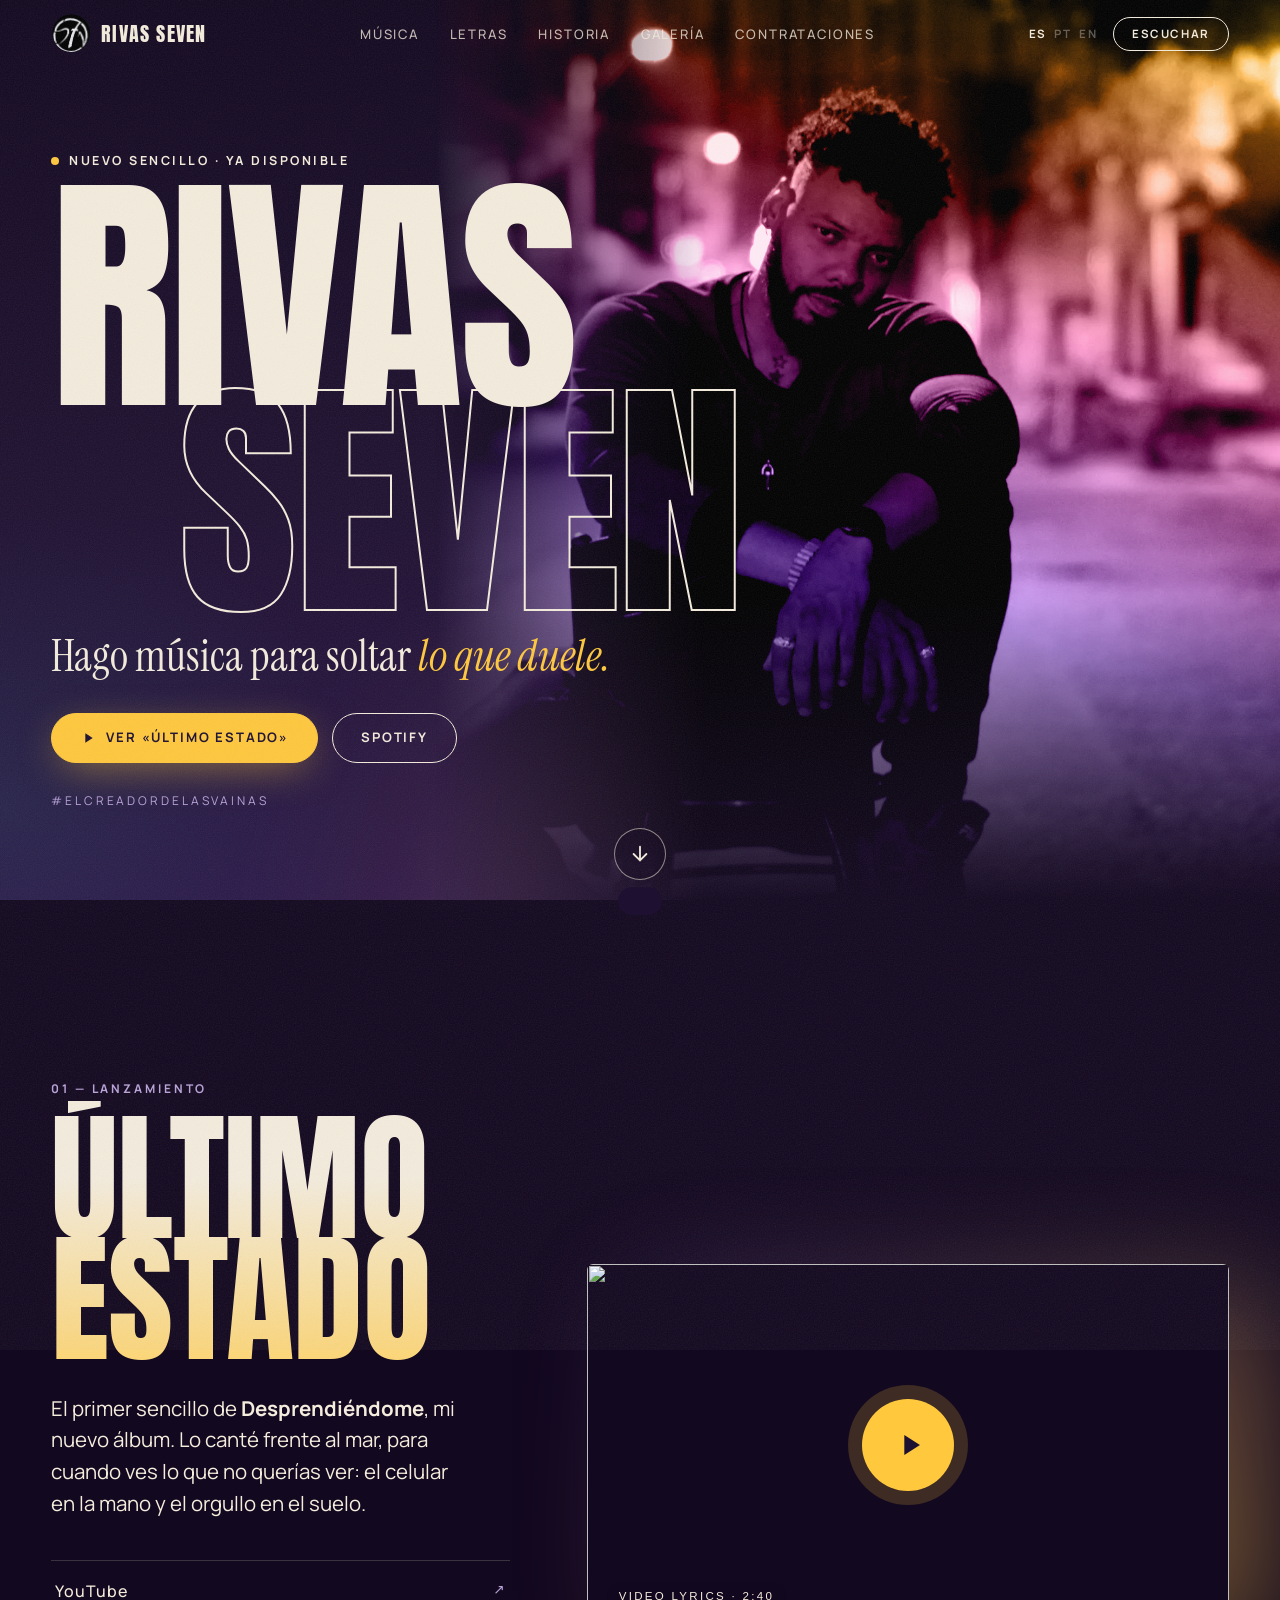
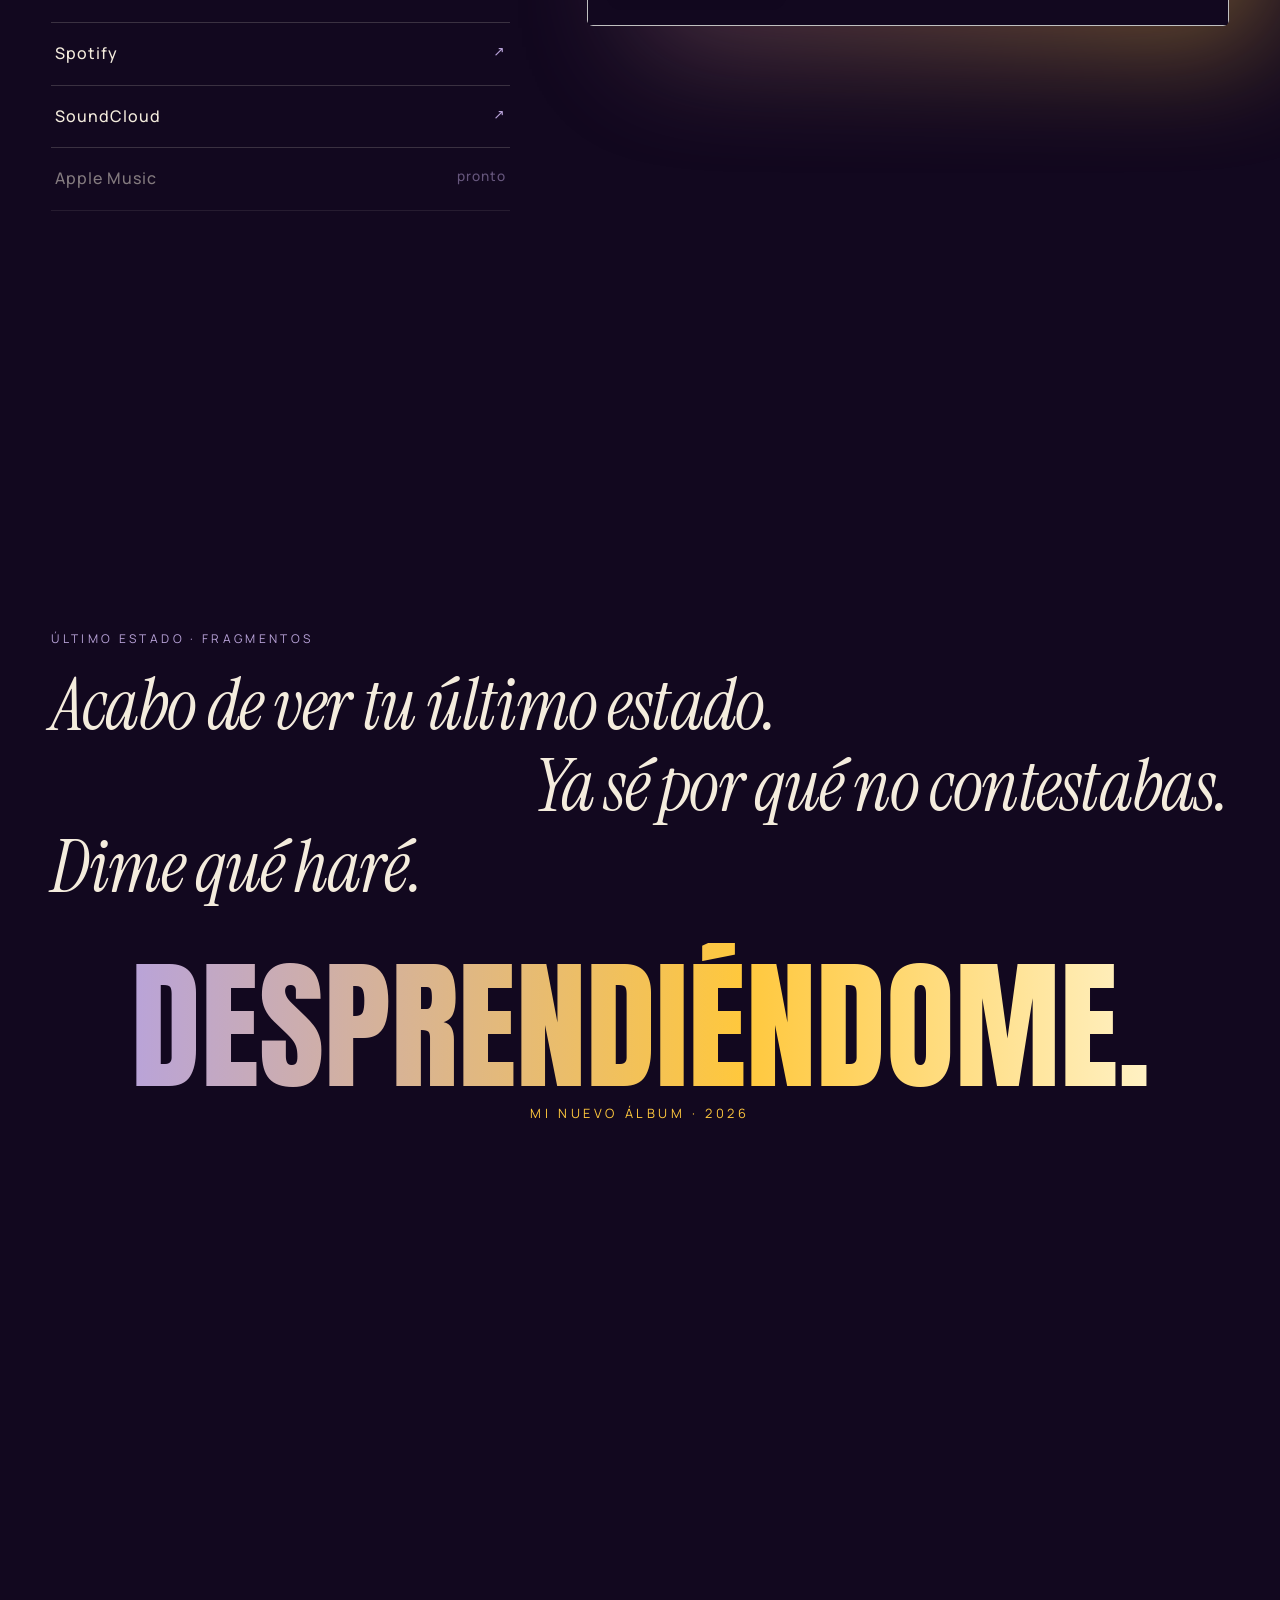
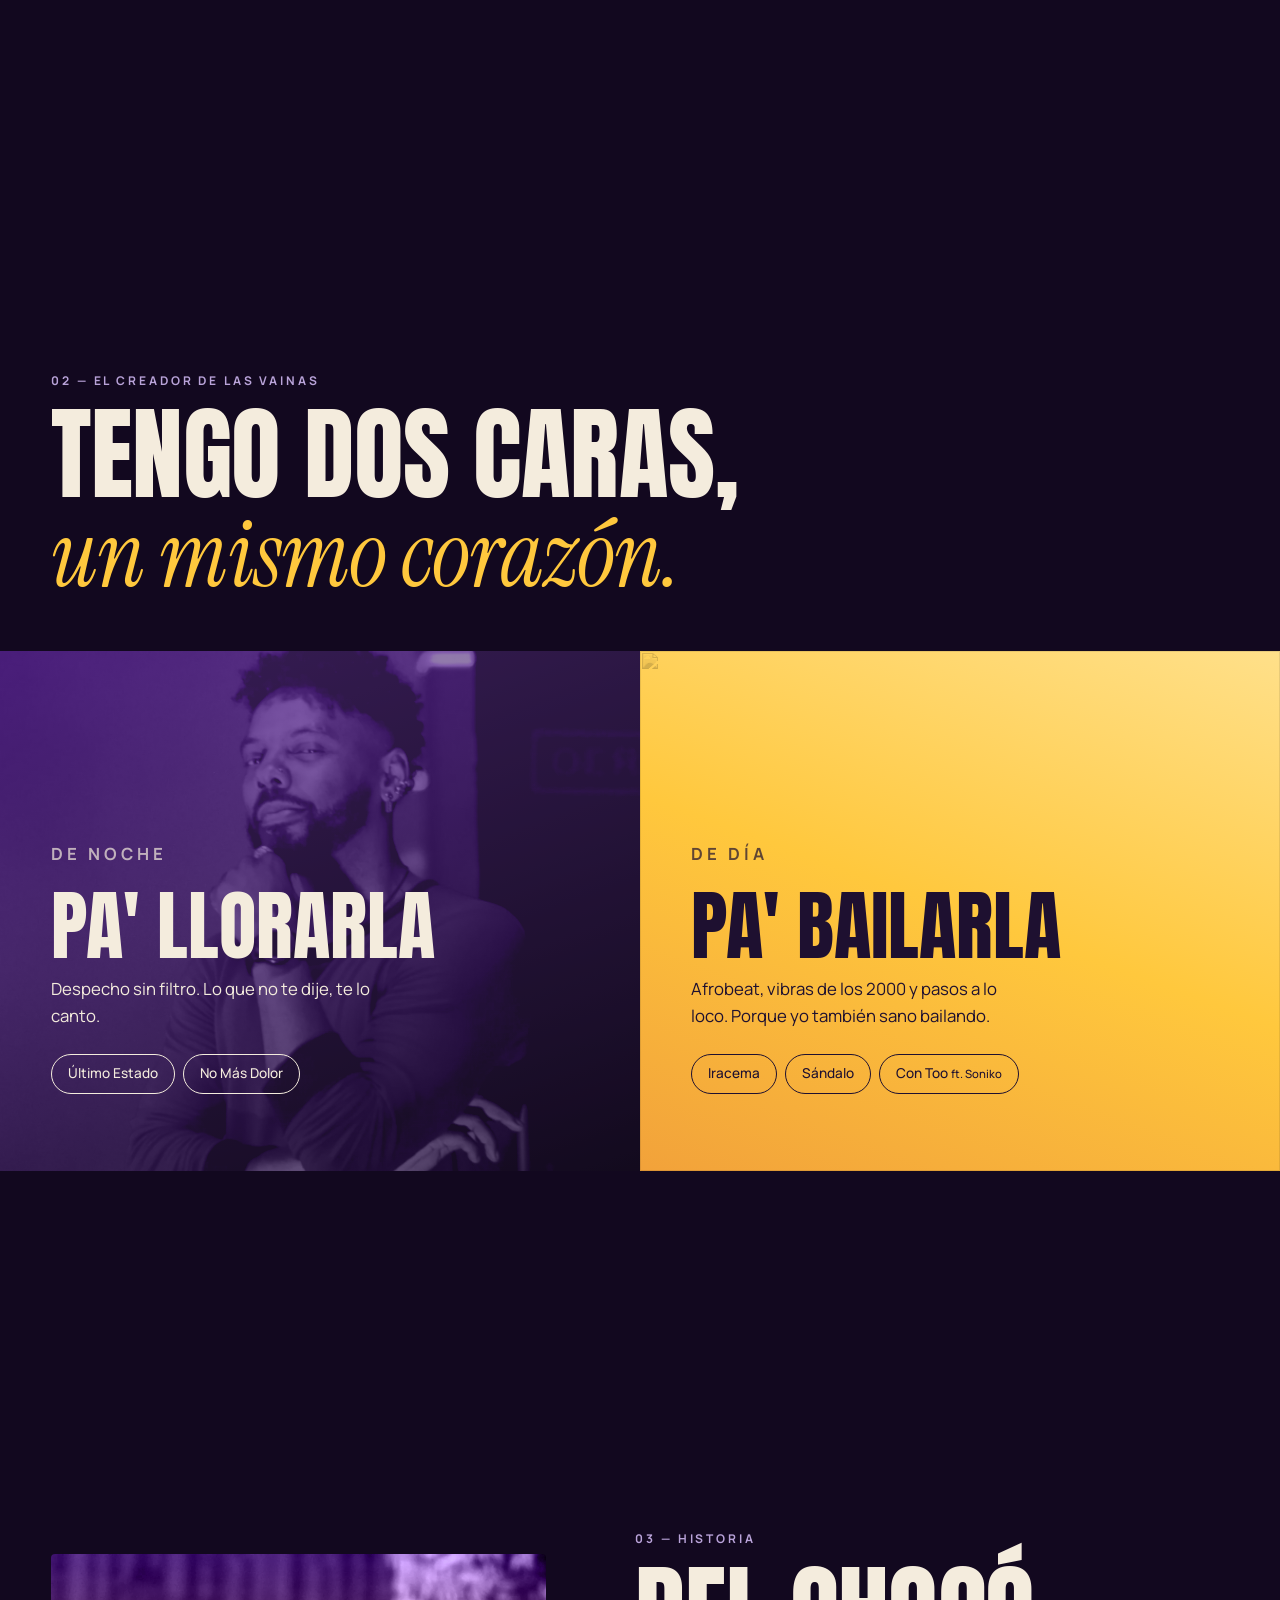
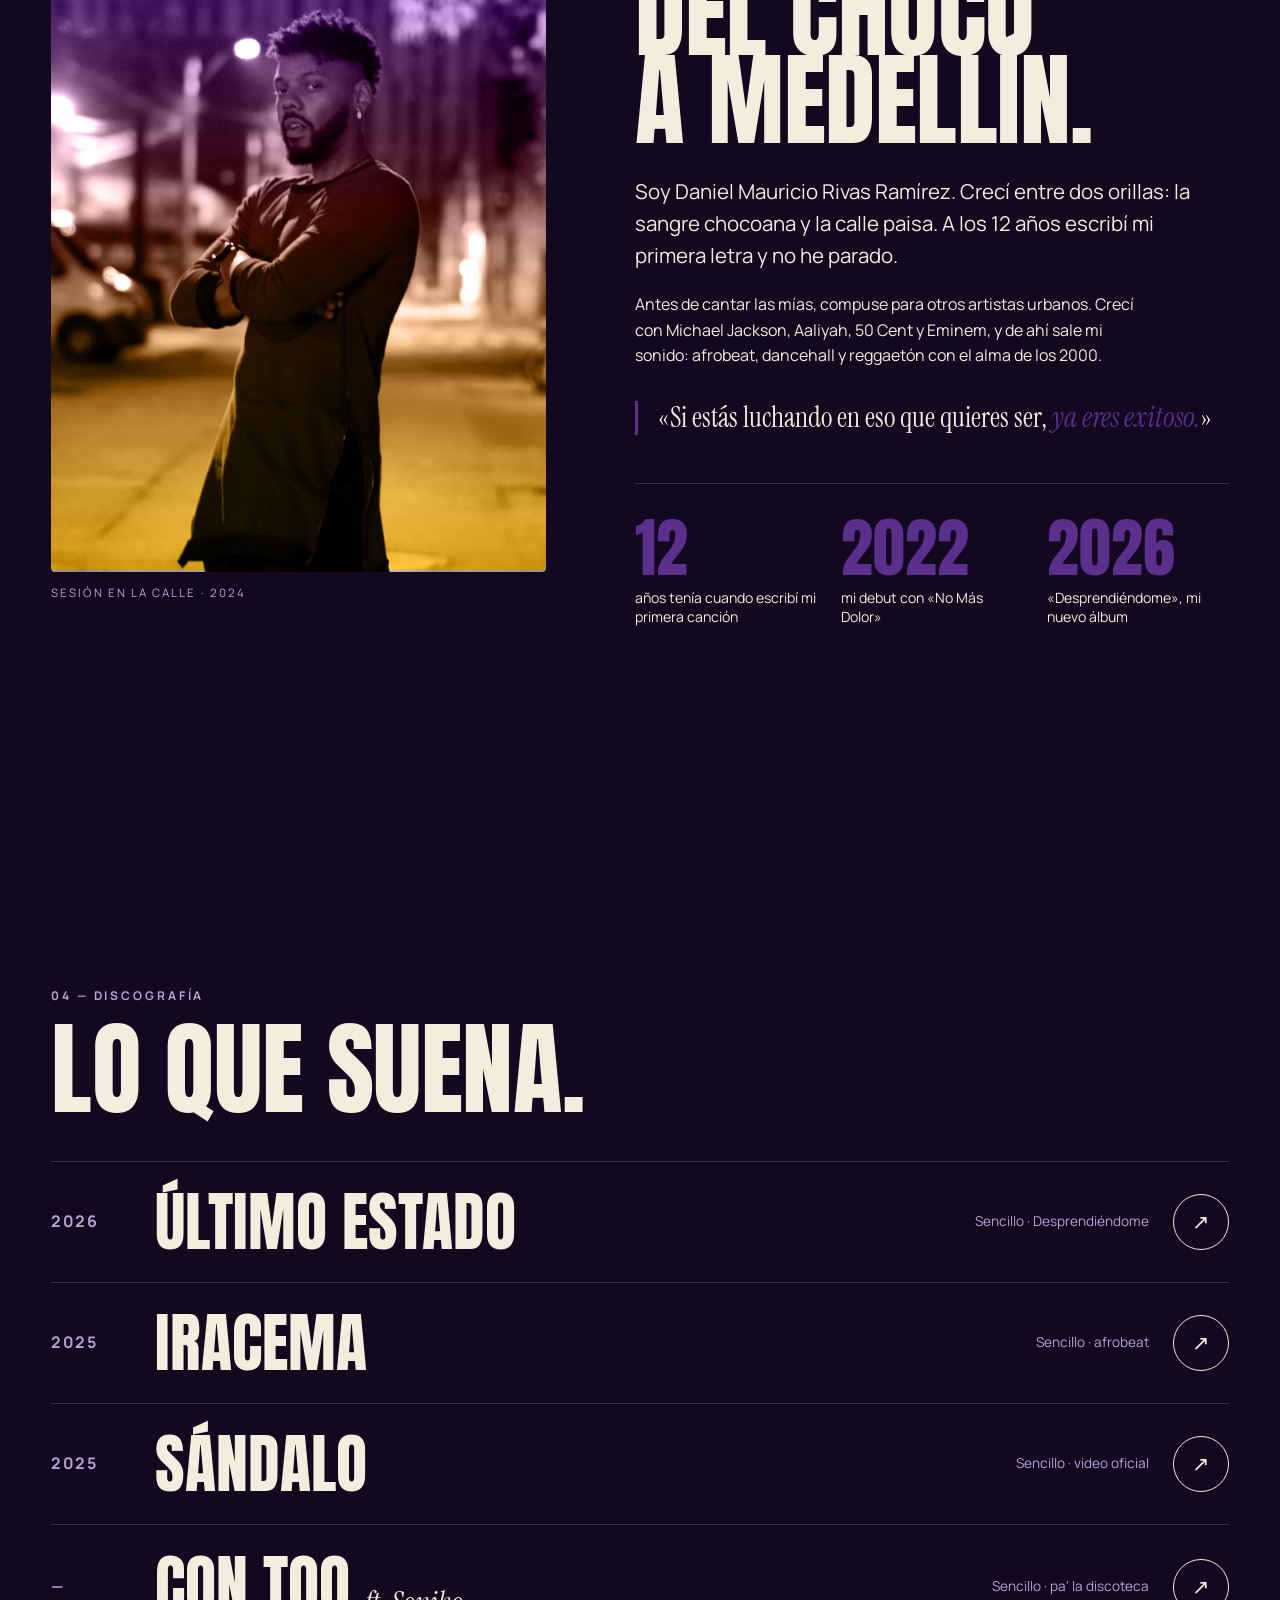
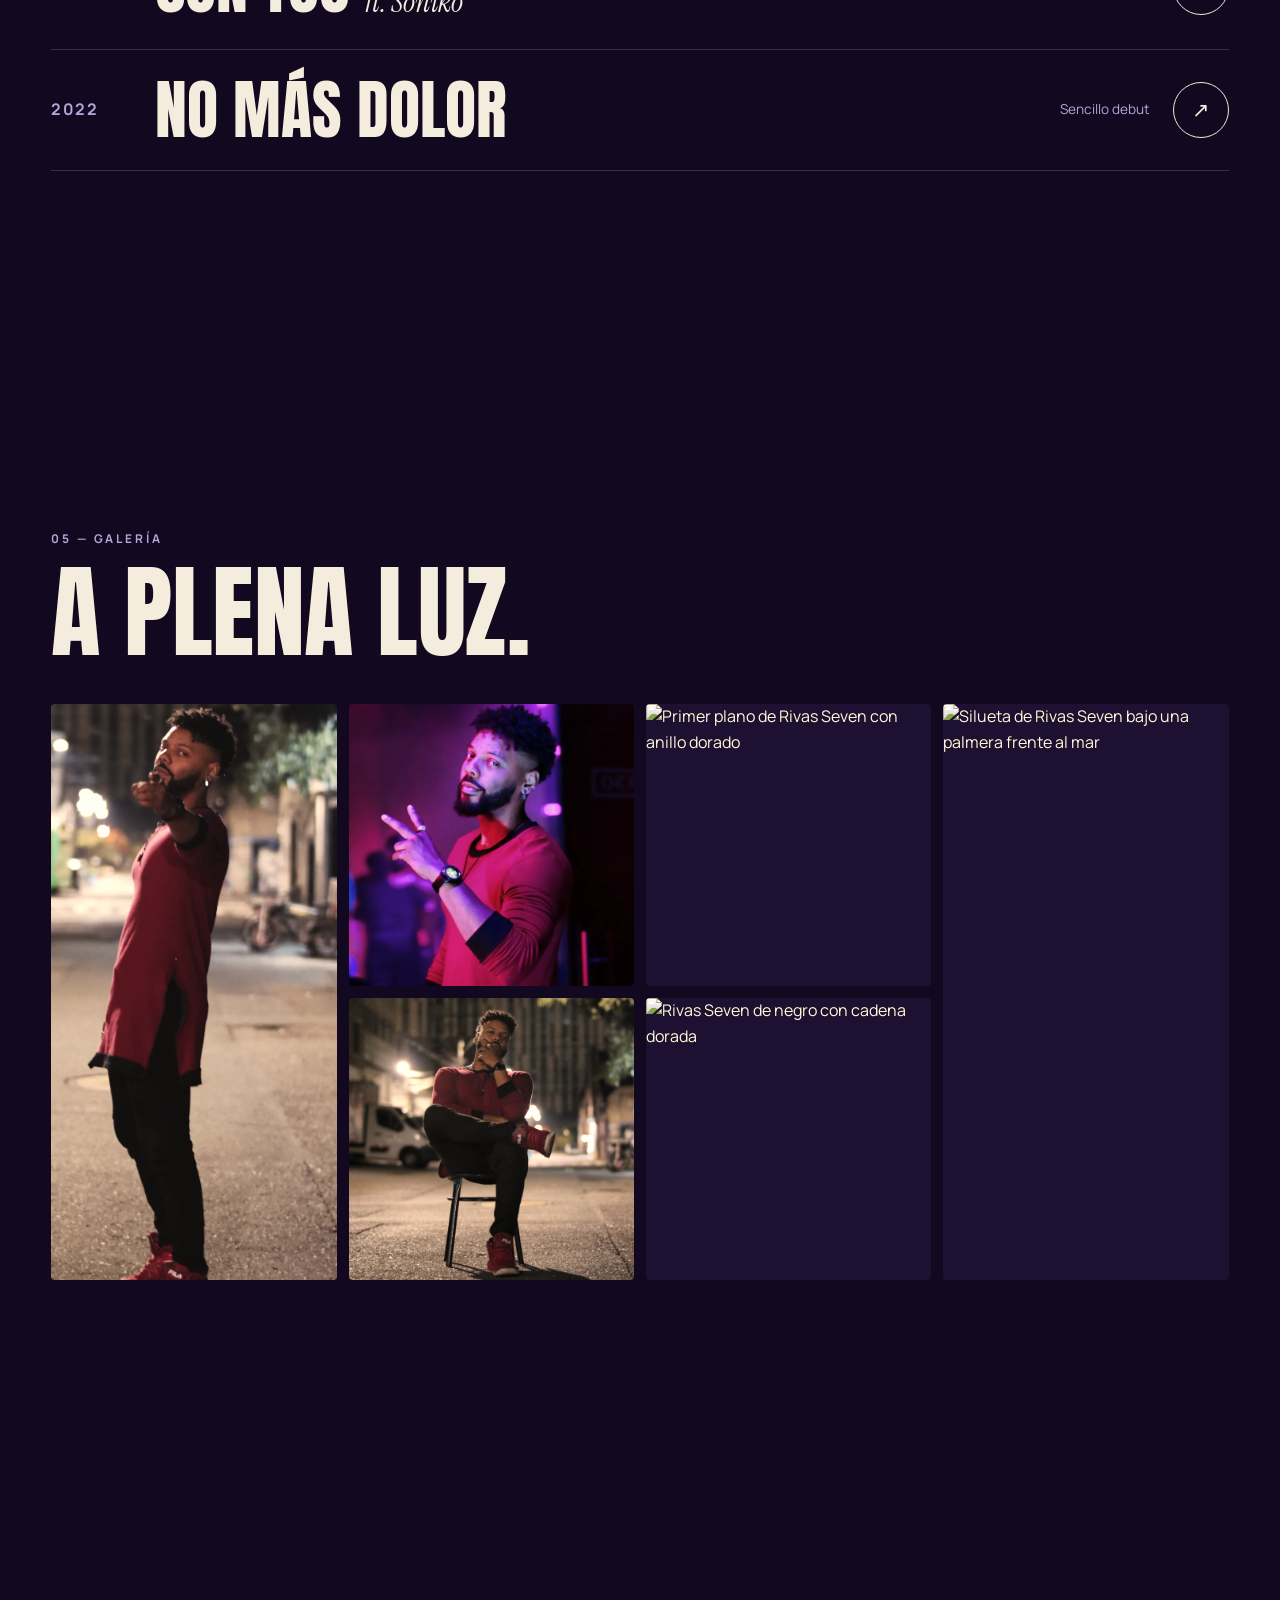
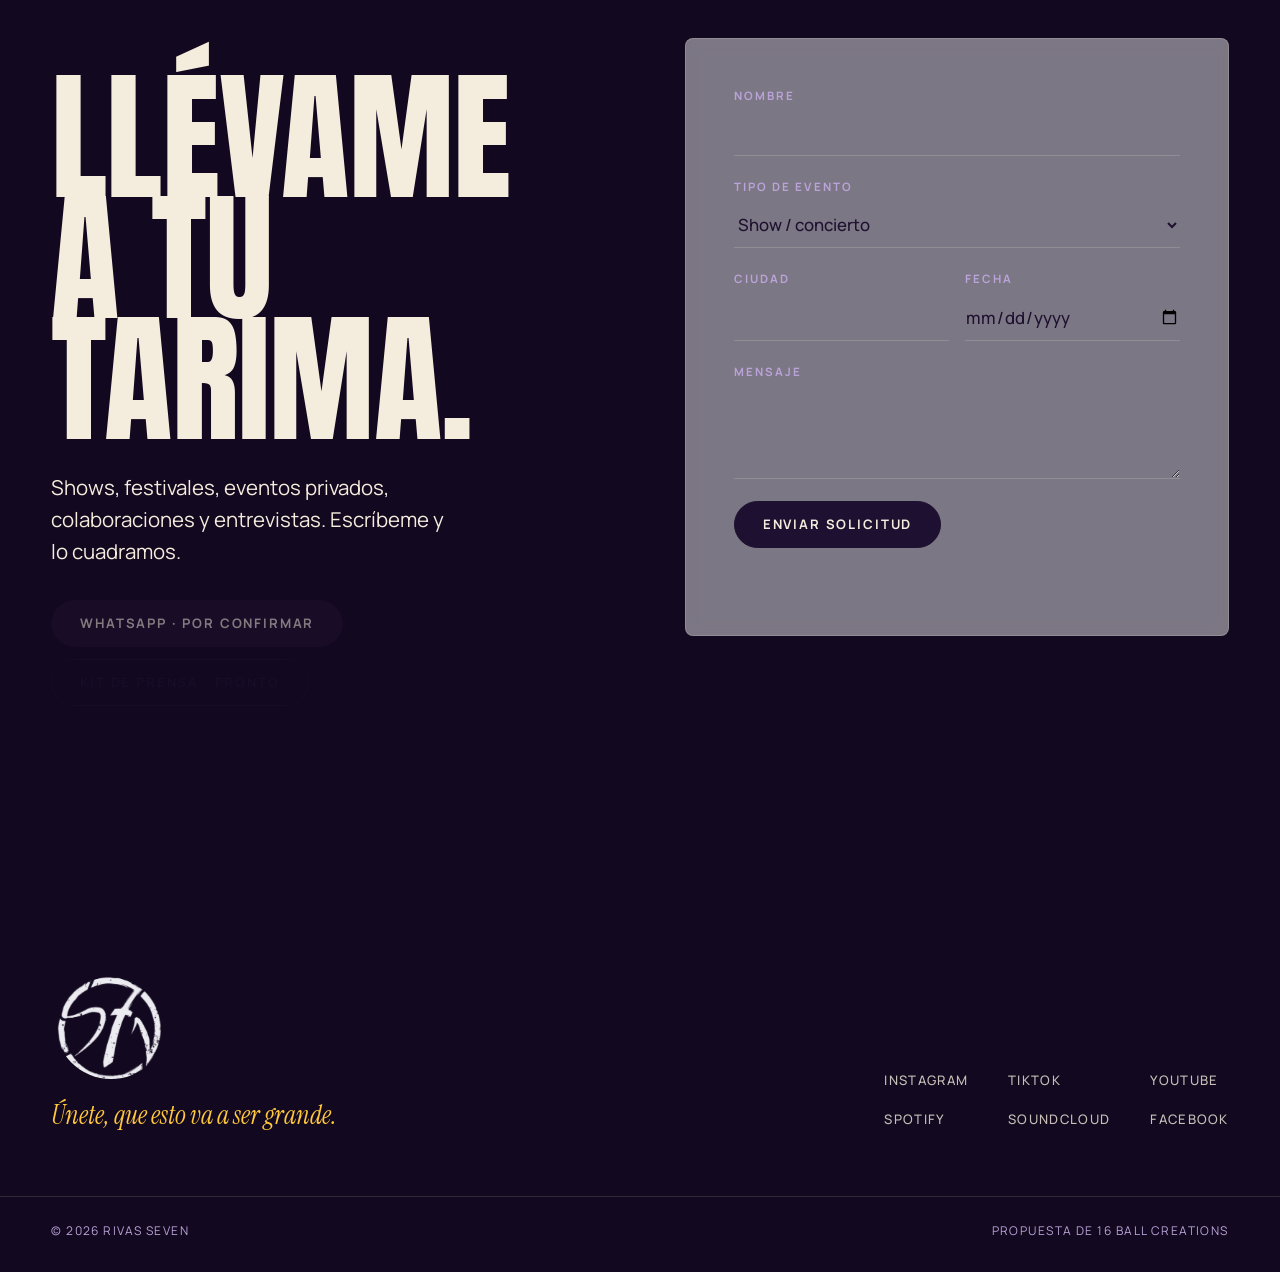
==== index.html @ 0bcccfc1 "Versión en las rutas de CSS y JS para evitar caché vieja GitHub Pages sirve los archivos con max-age" ====
<!doctype html>
<html lang="es">
<head>
  <meta charset="utf-8">
  <meta name="viewport" content="width=device-width, initial-scale=1, viewport-fit=cover">
  <meta name="robots" content="noindex, nofollow">
  <title>Rivas Seven — El creador de las vainas</title>
  <meta name="description" content="Soy Rivas Seven, cantautor de Medellín con raíces chocoanas. Despecho, duelo y superación sobre ritmo tropical urbano. Nuevo sencillo: Último Estado.">
  <meta name="theme-color" content="#12081F">
  <meta property="og:title" content="Rivas Seven — Último Estado">
  <meta property="og:description" content="El primero del álbum Desprendiéndome. Ya disponible.">
  <meta property="og:image" content="https://i.ytimg.com/vi/vY6bYel8ICk/maxres2.jpg">
  <link rel="icon" href="assets/img/logo-s7-original.png">
  <link rel="preconnect" href="https://fonts.googleapis.com">
  <link rel="preconnect" href="https://fonts.gstatic.com" crossorigin>
  <link href="https://fonts.googleapis.com/css2?family=Anton&family=Instrument+Serif:ital@0;1&family=Manrope:wght@400;500;700&display=swap" rel="stylesheet">
  <link rel="stylesheet" href="assets/css/styles.css?v=4">
</head>
<body>
  <!-- Cielo fijo: la noche violeta de fondo, el amanecer que sube y el sol -->
  <div class="sky" aria-hidden="true">
    <div class="sky__night"></div>
    <div class="sky__dawn"></div>
    <div class="sky__sun"></div>
  </div>
  <div class="grain" aria-hidden="true"></div>

  <header class="nav">
    <a class="nav__brand" href="#inicio" aria-label="Rivas Seven, inicio">
      <img class="logo" src="assets/img/logo-s7-original.png" alt="" width="40" height="40">
      <span>Rivas Seven</span>
    </a>
    <nav class="nav__links" id="menu" aria-label="Principal">
      <a href="#lanzamiento">Música</a>
      <a href="#letras">Letras</a>
      <a href="#historia">Historia</a>
      <a href="#galeria">Galería</a>
      <a href="#contacto">Contrataciones</a>
    </nav>
    <div class="nav__end">
      <div class="lang" aria-label="Idioma">
        <span class="lang__on">ES</span>
        <span class="lang__soon" title="Próximamente">PT</span>
        <span class="lang__soon" title="Próximamente">EN</span>
      </div>
      <a class="btn btn--sm" href="https://open.spotify.com/artist/31TrDR3MthlLwIb9Pq3vtr" target="_blank" rel="noopener">Escuchar</a>
      <button class="nav__toggle" aria-expanded="false" aria-controls="menu" aria-label="Abrir menú"><span></span><span></span></button>
    </div>
  </header>

  <main>
    <!-- 1 · PORTADA -->
    <section class="hero" id="inicio" data-theme="dark">
      <figure class="hero__media">
        <img src="assets/img/sesion-2024/rs-sesion-05.jpg" alt="Rivas Seven sentado en una silla en medio de la calle, de noche" fetchpriority="high">
      </figure>
      <div class="hero__content">
        <p class="eyebrow reveal"><span class="dot"></span> Nuevo sencillo · Ya disponible</p>
        <h1 class="hero__name" aria-label="Rivas Seven">
          <span class="hero__line reveal">Rivas</span>
          <span class="hero__line hero__line--outline reveal">Seven</span>
        </h1>
        <p class="hero__tag reveal">Hago música para soltar <em>lo que duele.</em></p>
        <div class="hero__cta reveal">
          <a class="btn btn--sun" href="#lanzamiento"><svg viewBox="0 0 24 24" aria-hidden="true"><path d="M8 5v14l11-7z"/></svg> Ver «Último Estado»</a>
          <a class="btn btn--ghost" href="https://open.spotify.com/artist/31TrDR3MthlLwIb9Pq3vtr" target="_blank" rel="noopener">Spotify</a>
        </div>
        <p class="hero__sign reveal">#ElCreadorDeLasVainas</p>
      </div>
          </section>


    <!-- 2 · LANZAMIENTO -->
    <section class="release section" id="lanzamiento" data-theme="dark">
      <div class="wrap release__grid">
        <div class="release__info">
          <p class="kicker reveal">01 — Lanzamiento</p>
          <h2 class="display reveal">Último<br>Estado</h2>
          <p class="lead reveal">El primer sencillo de <strong>Desprendiéndome</strong>, mi nuevo álbum. Lo canté frente al mar, para cuando ves lo que no querías ver: el celular en la mano y el orgullo en el suelo.</p>
          <ul class="platforms reveal">
            <li><a href="https://www.youtube.com/watch?v=vY6bYel8ICk" target="_blank" rel="noopener">YouTube <span>↗</span></a></li>
            <li><a href="https://open.spotify.com/artist/31TrDR3MthlLwIb9Pq3vtr" target="_blank" rel="noopener">Spotify <span>↗</span></a></li>
            <li><a href="https://soundcloud.com/sevenrivas" target="_blank" rel="noopener">SoundCloud <span>↗</span></a></li>
            <li><a class="is-pending" aria-disabled="true">Apple Music <span>pronto</span></a></li>
          </ul>
        </div>
        <div class="video reveal">
          <button class="video__poster" data-yt="vY6bYel8ICk" aria-label="Reproducir el video de Último Estado">
            <img src="https://i.ytimg.com/vi/vY6bYel8ICk/sddefault.jpg" alt="" loading="lazy">
            <span class="video__play"><svg viewBox="0 0 24 24" aria-hidden="true"><path d="M8 5v14l11-7z"/></svg></span>
            <span class="video__label">Video lyrics · 2:40</span>
          </button>
        </div>
      </div>
    </section>

    <!-- 3 · LETRAS (un solo tramo fijo; las líneas se iluminan palabra a palabra) -->
    <section class="lyrics" id="letras" data-theme="dark" aria-label="Fragmentos de Último Estado">
      <div class="lyrics__stage">
        <p class="lyrics__meta">Último Estado · fragmentos</p>
        <blockquote class="lyrics__lines">
          <p class="lyrics__line" data-line>Acabo de ver tu último estado.</p>
          <p class="lyrics__line lyrics__line--right" data-line>Ya sé por qué no contestabas.</p>
          <p class="lyrics__line" data-line>Dime qué haré.</p>
        </blockquote>
        <p class="lyrics__turn" data-line>Desprendiéndome.</p>
        <p class="lyrics__foot">Mi nuevo álbum · 2026</p>
      </div>
    </section>

    <!-- 4 · LAS DOS CARAS -->
    <section class="faces section" id="caras" data-theme="dark">
      <div class="wrap">
        <p class="kicker reveal">02 — El creador de las vainas</p>
        <h2 class="display display--md reveal">Tengo dos caras,<br><em>un mismo corazón.</em></h2>
      </div>
      <div class="faces__split">
        <article class="face face--night reveal">
          <img class="face__bg" src="assets/img/sesion-2024/rs-sesion-03.jpg" alt="" loading="lazy">
          <p class="face__tag">De noche</p>
          <h3>Pa' llorarla</h3>
          <p>Despecho sin filtro. Lo que no te dije, te lo canto.</p>
          <ul><li>Último Estado</li><li>No Más Dolor</li></ul>
        </article>
        <article class="face face--day reveal">
          <img class="face__bg" src="https://i.ytimg.com/vi/N7aWuVaJMcY/maxres2.jpg" alt="" loading="lazy">
          <p class="face__tag">De día</p>
          <h3>Pa' bailarla</h3>
          <p>Afrobeat, vibras de los 2000 y pasos a lo loco. Porque yo también sano bailando.</p>
          <ul><li>Iracema</li><li>Sándalo</li><li>Con Too <small>ft. Soniko</small></li></ul>
        </article>
      </div>
    </section>

    <!-- 5 · HISTORIA -->
    <section class="story section" id="historia" data-theme="dawn">
      <div class="wrap story__grid">
        <figure class="story__photo reveal">
          <img src="assets/img/sesion-2024/rs-sesion-07.jpg" alt="Rivas Seven de pie en la calle con los brazos cruzados" loading="lazy">
          <figcaption>Sesión en la calle · 2024</figcaption>
        </figure>
        <div class="story__text">
          <p class="kicker reveal">03 — Historia</p>
          <h2 class="display display--md reveal">Del Chocó<br>a Medellín.</h2>
          <p class="lead reveal">Soy Daniel Mauricio Rivas Ramírez. Crecí entre dos orillas: la sangre chocoana y la calle paisa. A los 12 años escribí mi primera letra y no he parado.</p>
          <p class="reveal">Antes de cantar las mías, compuse para otros artistas urbanos. Crecí con Michael Jackson, Aaliyah, 50 Cent y Eminem, y de ahí sale mi sonido: afrobeat, dancehall y reggaetón con el alma de los 2000.</p>
          <blockquote class="story__quote reveal">«Si estás luchando en eso que quieres ser, <em>ya eres exitoso.</em>»</blockquote>
          <dl class="facts reveal">
            <div><dt>12</dt><dd>años tenía cuando escribí mi primera canción</dd></div>
            <div><dt>2022</dt><dd>mi debut con «No Más Dolor»</dd></div>
            <div><dt>2026</dt><dd>«Desprendiéndome», mi nuevo álbum</dd></div>
          </dl>
        </div>
      </div>
    </section>

    <!-- 6 · DISCOGRAFÍA -->
    <section class="discs section" id="musica" data-theme="dawn">
      <div class="wrap">
        <p class="kicker reveal">04 — Discografía</p>
        <h2 class="display display--md reveal">Lo que suena.</h2>
        <ol class="disc-list">
          <li class="disc reveal">
            <span class="disc__year">2026</span>
            <span class="disc__title">Último Estado</span>
            <span class="disc__note">Sencillo · Desprendiéndome</span>
            <a class="disc__link" href="https://www.youtube.com/watch?v=vY6bYel8ICk" target="_blank" rel="noopener" aria-label="Ver Último Estado en YouTube">↗</a>
          </li>
          <li class="disc reveal">
            <span class="disc__year">2025</span>
            <span class="disc__title">Iracema</span>
            <span class="disc__note">Sencillo · afrobeat</span>
            <a class="disc__link" href="https://www.youtube.com/watch?v=N7aWuVaJMcY" target="_blank" rel="noopener" aria-label="Ver Iracema en YouTube">↗</a>
          </li>
          <li class="disc reveal">
            <span class="disc__year">2025</span>
            <span class="disc__title">Sándalo</span>
            <span class="disc__note">Sencillo · video oficial</span>
            <a class="disc__link" href="https://www.youtube.com/watch?v=POrj7cV5PLc" target="_blank" rel="noopener" aria-label="Ver Sándalo en YouTube">↗</a>
          </li>
          <li class="disc reveal">
            <span class="disc__year">—</span>
            <span class="disc__title">Con Too <small>ft. Soniko</small></span>
            <span class="disc__note">Sencillo · pa' la discoteca</span>
            <a class="disc__link" href="https://www.youtube.com/channel/UC889dgw7oIBWYKEC1c_NeDw" target="_blank" rel="noopener" aria-label="Ver Con Too en YouTube">↗</a>
          </li>
          <li class="disc reveal">
            <span class="disc__year">2022</span>
            <span class="disc__title">No Más Dolor</span>
            <span class="disc__note">Sencillo debut</span>
            <a class="disc__link" href="https://open.spotify.com/artist/31TrDR3MthlLwIb9Pq3vtr" target="_blank" rel="noopener" aria-label="Escuchar No Más Dolor en Spotify">↗</a>
          </li>
        </ol>
      </div>
    </section>

    <!-- 7 · GALERÍA -->
    <section class="gallery section" id="galeria" data-theme="light">
      <div class="wrap">
        <p class="kicker reveal">05 — Galería</p>
        <h2 class="display display--md reveal">A plena luz.</h2>
      </div>
      <div class="gallery__grid wrap">
        <figure class="shot shot--tall reveal"><img src="assets/img/sesion-2024/rs-sesion-06.jpg" alt="Rivas Seven de perfil en la calle, de noche" loading="lazy"></figure>
        <figure class="shot reveal"><img src="assets/img/sesion-2024/rs-sesion-01.jpg" alt="Rivas Seven bajo luz violeta" loading="lazy"></figure>
        <figure class="shot reveal"><img src="https://i.ytimg.com/vi/N7aWuVaJMcY/maxres1.jpg" alt="Primer plano de Rivas Seven con anillo dorado" loading="lazy"></figure>
        <figure class="shot shot--tall reveal"><img src="https://i.ytimg.com/vi/N7aWuVaJMcY/maxres3.jpg" alt="Silueta de Rivas Seven bajo una palmera frente al mar" loading="lazy" style="object-position: 38% 50%"></figure>
        <figure class="shot reveal"><img src="assets/img/sesion-2024/rs-sesion-08.jpg" alt="Rivas Seven sentado en la calle, de noche" loading="lazy"></figure>
        <figure class="shot reveal"><img src="https://i.ytimg.com/vi/POrj7cV5PLc/maxres3.jpg" alt="Rivas Seven de negro con cadena dorada" loading="lazy" style="object-position: 62% 50%"></figure>
      </div>
    </section>

    <!-- 8 · CONTRATACIONES -->
    <section class="contact section" id="contacto" data-theme="light">
      <div class="wrap contact__grid">
        <div>
          <p class="kicker reveal">06 — Contrataciones y prensa</p>
          <h2 class="display reveal">Llévame<br>a tu tarima.</h2>
          <p class="lead reveal">Shows, festivales, eventos privados, colaboraciones y entrevistas. Escríbeme y lo cuadramos.</p>
          <div class="contact__actions reveal">
            <a class="btn btn--night is-pending" aria-disabled="true">WhatsApp · por confirmar</a>
            <a class="btn btn--outline is-pending" aria-disabled="true">Kit de prensa · pronto</a>
          </div>
        </div>
        <form class="form reveal" data-demo-form>
          <label>Nombre<input name="nombre" autocomplete="name" required></label>
          <label>Tipo de evento
            <select name="tipo">
              <option>Show / concierto</option>
              <option>Evento privado</option>
              <option>Colaboración</option>
              <option>Prensa / entrevista</option>
            </select>
          </label>
          <div class="form__row">
            <label>Ciudad<input name="ciudad"></label>
            <label>Fecha<input name="fecha" type="date"></label>
          </div>
          <label>Mensaje<textarea name="mensaje" rows="3"></textarea></label>
          <button class="btn btn--night" type="submit">Enviar solicitud</button>
          <p class="form__note" role="status" aria-live="polite"></p>
        </form>
      </div>
    </section>
  </main>

  <footer class="footer" data-theme="dark">
    <div class="wrap footer__grid">
      <div class="footer__brand">
        <img class="logo logo--lg" src="assets/img/logo-s7-original.png" alt="Logo de Rivas Seven" width="120" height="120" loading="lazy">
        <p>Únete, que esto va a ser grande.</p>
      </div>
      <ul class="socials">
        <li><a href="https://www.instagram.com/rivasseven" target="_blank" rel="noopener">Instagram</a></li>
        <li><a href="https://www.tiktok.com/@sevenrivas" target="_blank" rel="noopener">TikTok</a></li>
        <li><a href="https://www.youtube.com/channel/UC889dgw7oIBWYKEC1c_NeDw" target="_blank" rel="noopener">YouTube</a></li>
        <li><a href="https://open.spotify.com/artist/31TrDR3MthlLwIb9Pq3vtr" target="_blank" rel="noopener">Spotify</a></li>
        <li><a href="https://soundcloud.com/sevenrivas" target="_blank" rel="noopener">SoundCloud</a></li>
        <li><a href="https://www.facebook.com/rivas.seven1" target="_blank" rel="noopener">Facebook</a></li>
      </ul>
    </div>
    <div class="wrap footer__base">
      <span>© 2026 Rivas Seven</span>
      <span>Propuesta de 16 Ball Creations</span>
    </div>
  </footer>

  <button class="next" type="button" aria-label="Ir a la siguiente sección">
    <svg viewBox="0 0 24 24" aria-hidden="true"><path d="M12 4v15M5 12l7 7 7-7"/></svg>
  </button>

  <div class="toast" role="status" aria-live="polite"></div>
  <script src="assets/js/main.js?v=4" defer></script>
</body>
</html>
---- assets/css/styles.css ----
/* Rivas Seven — propuesta 16 Ball Creations
   Concepto: «Del duelo a la luz». La página arranca en noche violeta y amanece en amarillo. */

:root {
  /* Paleta */
  --noche: #12081F;
  --violeta-noche: #1E1030;
  --uva: #5B2F8C;
  --lila: #B9A3D9;
  --mango: #FFC83D;
  --ambar: #D99A1E;
  --crema: #F4ECDD;
  --verde-azulado: #2E9C92;

  /* Tema activo (lo cambia main.js según la sección en pantalla) */
  --fg: var(--crema);
  --muted: var(--lila);
  --line: rgba(244, 236, 221, .18);
  --accent: var(--mango);
  --accent-ink: var(--violeta-noche);

  /* Progreso del amanecer 0 → 1 (lo escribe main.js) */
  --dawn: 0;

  --f-display: "Anton", "Impact", sans-serif;
  --f-serif: "Instrument Serif", Georgia, serif;
  --f-body: "Manrope", system-ui, sans-serif;

  --gutter: clamp(16px, 4vw, 56px);
  --maxw: 1320px;
  --ease: cubic-bezier(.2, .7, .1, 1);
}

:root[data-theme="dawn"] {
  --fg: var(--violeta-noche);
  --muted: #5A3A72;
  --line: rgba(30, 16, 48, .2);
  --accent: var(--uva);
  --accent-ink: var(--crema);
}
:root[data-theme="light"] {
  --fg: var(--violeta-noche);
  --muted: #6A4E80;
  --line: rgba(30, 16, 48, .16);
  --accent: var(--uva);
  --accent-ink: var(--crema);
}

*, *::before, *::after { box-sizing: border-box; }
html { scroll-behavior: smooth; -webkit-text-size-adjust: 100%; overflow-x: clip; }
body {
  margin: 0;
  background: var(--noche);
  color: var(--fg);
  font: 400 1rem/1.6 var(--f-body);
  overflow-x: clip;
  transition: color .6s var(--ease);
}
img { display: block; max-width: 100%; }
a { color: inherit; }
em { font-family: var(--f-serif); font-style: italic; font-weight: 400; }
::selection { background: var(--mango); color: var(--violeta-noche); }

.wrap { width: 100%; max-width: var(--maxw); margin: 0 auto; padding: 0 var(--gutter); }
.section { padding: clamp(96px, 14vw, 180px) 0; position: relative; }

/* ───────── Cielo fijo ───────── */
.sky { position: fixed; inset: 0; z-index: -2; overflow: hidden; pointer-events: none; }
.sky__night {
  position: absolute; inset: 0;
  background:
    radial-gradient(60vmax 50vmax at 85% 10%, rgba(91, 47, 140, .55), transparent 60%),
    radial-gradient(50vmax 40vmax at 0% 90%, rgba(46, 156, 146, .12), transparent 60%),
    linear-gradient(180deg, var(--noche) 0%, var(--violeta-noche) 55%, #2A1446 100%);
}
.sky__dawn {
  position: absolute; left: 0; right: 0; bottom: 0; height: 220%;
  background: linear-gradient(180deg,
    rgba(91, 47, 140, 0) 0%,
    rgba(122, 58, 140, .75) 14%,
    #B8578A 24%,
    #F2A23A 34%,
    var(--mango) 44%,
    #FBE3A6 58%,
    var(--crema) 70%,
    var(--crema) 100%);
  transform: translate3d(0, calc((1 - var(--dawn)) * 100%), 0);
  will-change: transform;
}
.sky__sun {
  position: absolute; left: 50%; bottom: 0;
  width: 90vmin; aspect-ratio: 1; border-radius: 50%;
  background: radial-gradient(circle, #FFF1C4 0%, var(--mango) 22%, rgba(255, 200, 61, .35) 45%, rgba(255, 200, 61, 0) 70%);
  transform: translate3d(-50%, calc(55% - var(--dawn) * 60vh), 0);
  opacity: calc(.1 + var(--dawn) * .9);
  mix-blend-mode: screen;
  will-change: transform, opacity;
}
.grain {
  position: fixed; inset: -50%; z-index: 50; pointer-events: none; opacity: .09;
  background-image: url("data:image/svg+xml,%3Csvg xmlns='http://www.w3.org/2000/svg' width='220' height='220'%3E%3Cfilter id='n'%3E%3CfeTurbulence type='fractalNoise' baseFrequency='.85' numOctaves='3' stitchTiles='stitch'/%3E%3C/filter%3E%3Crect width='100%25' height='100%25' filter='url(%23n)'/%3E%3C/svg%3E");
  animation: grain 1.2s steps(6) infinite;
}
@keyframes grain {
  0% { transform: translate(0, 0); } 20% { transform: translate(-3%, 2%); } 40% { transform: translate(2%, -3%); }
  60% { transform: translate(-2%, -1%); } 80% { transform: translate(3%, 3%); } 100% { transform: translate(0, 0); }
}

/* ───────── Logo (PNG blanco sobre negro: se funde con el fondo) ───────── */
.logo { clip-path: circle(47% at 50% 48%); mix-blend-mode: screen; transition: filter .6s; }
:root[data-theme="dawn"] .nav .logo,
:root[data-theme="light"] .nav .logo { filter: invert(1); mix-blend-mode: multiply; }
.logo--lg { width: 120px; height: 120px; }

/* ───────── Navegación ───────── */
.nav {
  position: fixed; inset: 0 0 auto; z-index: 40;
  display: flex; align-items: center; justify-content: space-between; gap: 24px;
  padding: 14px var(--gutter);
  transition: background .4s, backdrop-filter .4s, box-shadow .4s;
}
.nav.is-scrolled {
  background: color-mix(in srgb, var(--noche) 55%, transparent);
  backdrop-filter: blur(14px) saturate(1.2);
  -webkit-backdrop-filter: blur(14px) saturate(1.2);
  box-shadow: 0 1px 0 var(--line);
}
:root[data-theme="dawn"] .nav.is-scrolled,
:root[data-theme="light"] .nav.is-scrolled { background: color-mix(in srgb, var(--crema) 70%, transparent); }
.nav__brand { display: flex; align-items: center; gap: 10px; text-decoration: none; font: 400 1.25rem/1 var(--f-display); letter-spacing: .06em; text-transform: uppercase; }
.nav__links { display: flex; gap: clamp(16px, 2.4vw, 36px); }
.nav__links a { text-decoration: none; font-size: .82rem; font-weight: 500; letter-spacing: .14em; text-transform: uppercase; opacity: .78; transition: opacity .2s; }
.nav__links a:hover { opacity: 1; }
.nav__end { display: flex; align-items: center; gap: 16px; }
.lang { display: flex; gap: 8px; font-size: .72rem; font-weight: 700; letter-spacing: .12em; }
.lang__soon { opacity: .35; cursor: help; }
.nav__toggle { display: none; }

/* ───────── Botones ───────── */
.btn {
  --b-bg: transparent; --b-fg: var(--fg); --b-bd: var(--fg);
  display: inline-flex; align-items: center; gap: 10px;
  padding: 16px 28px; border-radius: 999px;
  background: var(--b-bg); color: var(--b-fg); border: 1.5px solid var(--b-bd);
  font: 700 .82rem/1 var(--f-body); letter-spacing: .14em; text-transform: uppercase; text-decoration: none;
  cursor: pointer; transition: transform .25s var(--ease), background .25s, color .25s;
}
.btn:hover { transform: translateY(-2px); }
.btn svg { width: 16px; height: 16px; fill: currentColor; }
.btn--sm { padding: 10px 18px; font-size: .72rem; }
.btn--sun { --b-bg: var(--mango); --b-fg: var(--violeta-noche); --b-bd: var(--mango); box-shadow: 0 10px 40px -10px rgba(255, 200, 61, .6); }
.btn--ghost:hover { --b-bg: var(--fg); --b-fg: var(--noche); }
.btn--night { --b-bg: var(--violeta-noche); --b-fg: var(--crema); --b-bd: var(--violeta-noche); }
.btn--outline { --b-fg: var(--violeta-noche); --b-bd: var(--violeta-noche); }
.is-pending { opacity: .5; cursor: not-allowed; }
.is-pending:hover { transform: none; }

/* ───────── Tipografía compartida ───────── */
.kicker { margin: 0 0 20px; font-size: .75rem; font-weight: 700; letter-spacing: .24em; text-transform: uppercase; color: var(--muted); }
.display {
  margin: 0 0 32px;
  font: 400 clamp(3.6rem, 11vw, 10rem)/.86 var(--f-display);
  text-transform: uppercase; letter-spacing: -.005em;
}
.display--md { font-size: clamp(3rem, 8vw, 7rem); }
.display em { text-transform: none; font-size: .9em; letter-spacing: -.01em; color: var(--accent); }
.lead { font-size: clamp(1.1rem, 1.6vw, 1.35rem); line-height: 1.55; max-width: 34ch; }
.eyebrow { display: inline-flex; align-items: center; gap: 10px; margin: 0 0 24px; font-size: .78rem; font-weight: 700; letter-spacing: .2em; text-transform: uppercase; }
.dot { width: 8px; height: 8px; border-radius: 50%; background: var(--mango); box-shadow: 0 0 0 0 rgba(255, 200, 61, .7); animation: pulse 2s infinite; }
@keyframes pulse { 70% { box-shadow: 0 0 0 12px rgba(255, 200, 61, 0); } 100% { box-shadow: 0 0 0 0 rgba(255, 200, 61, 0); } }

/* ───────── 1 · Portada ───────── */
.hero { position: relative; min-height: 100svh; display: flex; align-items: flex-end; padding: 120px var(--gutter) clamp(72px, 10vh, 120px); overflow: hidden; }
.hero__media { position: absolute; inset: 0; margin: 0; z-index: -1; }
.hero__media img {
  width: 100%; height: 100%; object-fit: cover; object-position: 50% 45%;
  filter: grayscale(1) contrast(1.15) brightness(.95);
  transform: scale(1.06); animation: breathe 18s ease-in-out infinite alternate;
}
/* Duotono violeta → mango sobre la foto en blanco y negro */
.hero__media::before {
  content: ""; position: absolute; inset: 0; z-index: 1;
  background: linear-gradient(200deg, var(--mango) 0%, #B8578A 35%, var(--uva) 60%, var(--violeta-noche) 100%);
  mix-blend-mode: color;
}
.hero__media::after {
  content: ""; position: absolute; inset: 0; z-index: 2;
  background:
    linear-gradient(90deg, rgba(18, 8, 31, .92) 0%, rgba(18, 8, 31, .55) 45%, rgba(18, 8, 31, 0) 75%),
    linear-gradient(0deg, var(--noche) 0%, rgba(18, 8, 31, 0) 40%);
}
@media (min-width: 901px) {
  .hero__media { left: 34%; overflow: hidden; -webkit-mask-image: linear-gradient(90deg, transparent 0%, #000 32%); mask-image: linear-gradient(90deg, transparent 0%, #000 32%); }
  .hero__media::after { background: linear-gradient(0deg, var(--noche) 0%, rgba(18, 8, 31, 0) 35%); }
}
@keyframes breathe { to { transform: scale(1.14) translateX(-1.5%); } }
.hero__content { position: relative; max-width: var(--maxw); width: 100%; margin: 0 auto; }
.hero__name { margin: 0; font: 400 clamp(5.2rem, 20vw, 18rem)/.8 var(--f-display); text-transform: uppercase; letter-spacing: -.01em; }
.hero__line { display: block; }
.hero__line--outline { color: transparent; -webkit-text-stroke: 2px var(--crema); padding-left: .5em; }
.hero__tag { margin: 28px 0 32px; font: 400 clamp(1.6rem, 3.4vw, 2.8rem)/1.1 var(--f-serif); }
.hero__tag em { color: var(--mango); }
.hero__cta { display: flex; flex-wrap: wrap; gap: 14px; }
.hero__sign { margin: 28px 0 0; font-size: .75rem; letter-spacing: .24em; text-transform: uppercase; color: var(--lila); }

/* ───────── 2 · Lanzamiento ───────── */
.release__grid { display: grid; grid-template-columns: 5fr 7fr; gap: clamp(32px, 6vw, 96px); align-items: center; }
.release .display { padding-top: .12em; margin-top: -.12em; background: linear-gradient(180deg, var(--crema) 30%, var(--mango) 140%); -webkit-background-clip: text; background-clip: text; color: transparent; }
.platforms { list-style: none; margin: 40px 0 0; padding: 0; border-top: 1px solid var(--line); }
.platforms a { display: flex; justify-content: space-between; padding: 18px 4px; border-bottom: 1px solid var(--line); text-decoration: none; font-weight: 500; letter-spacing: .06em; transition: padding .3s var(--ease), color .3s; }
.platforms a:not(.is-pending):hover { padding-left: 16px; color: var(--mango); }
.platforms span { color: var(--muted); font-size: .85rem; }
.video { position: relative; }
.video::before { content: ""; position: absolute; inset: 8% -6% -6% 8%; background: linear-gradient(135deg, var(--uva), var(--mango)); filter: blur(60px); opacity: .45; z-index: -1; }
.video__poster, .video iframe { display: block; width: 100%; aspect-ratio: 16 / 9; border: 0; border-radius: 6px; overflow: hidden; }
.video__poster { position: relative; padding: 0; cursor: pointer; background: var(--noche); }
.video__poster img { width: 100%; height: 100%; object-fit: cover; transition: transform .8s var(--ease), filter .8s; filter: saturate(.8); }
.video__poster:hover img { transform: scale(1.04); filter: saturate(1.1); }
.video__play { position: absolute; left: 50%; top: 50%; width: 92px; height: 92px; margin: -46px 0 0 -46px; border-radius: 50%; display: grid; place-items: center; background: var(--mango); color: var(--violeta-noche); box-shadow: 0 0 0 14px rgba(255, 200, 61, .18); transition: transform .3s var(--ease); }
.video__poster:hover .video__play { transform: scale(1.08); }
.video__play svg { width: 34px; fill: currentColor; margin-left: 4px; }
.video__label { position: absolute; left: 20px; bottom: 16px; font-size: .72rem; letter-spacing: .2em; text-transform: uppercase; color: var(--crema); background: rgba(18, 8, 31, .6); padding: 8px 12px; border-radius: 999px; }

/* ───────── 3 · Letras ───────── */
.lyrics { height: 170vh; height: 170svh; position: relative; }
.lyrics__stage { position: sticky; top: 0; height: 100vh; height: 100svh; display: flex; flex-direction: column; justify-content: center; gap: clamp(8px, 1.5vh, 16px); padding: 72px var(--gutter) 0; max-width: var(--maxw); margin: 0 auto; }
.lyrics__meta { margin: 0 0 8px; font-size: .75rem; letter-spacing: .28em; text-transform: uppercase; color: var(--lila); }
.lyrics__lines { margin: 0; display: grid; gap: clamp(4px, 1vh, 12px); }
.lyrics__line { margin: 0; font: italic 400 clamp(2.2rem, 5.6vw, 5.6rem)/1 var(--f-serif); letter-spacing: -.02em; }
.lyrics__line--right { text-align: right; }
.lyrics .w { opacity: .14; transition: opacity .3s linear; }
.lyrics .w.on { opacity: 1; }
.lyrics__turn { margin: clamp(12px, 3vh, 32px) 0 0; text-align: center; font: 400 clamp(3.2rem, 11vw, 11rem)/.9 var(--f-display); text-transform: uppercase; }
.lyrics__turn .w { display: inline-block; padding-top: .14em; background: linear-gradient(90deg, var(--lila), var(--mango) 60%, #FFF1C4); -webkit-background-clip: text; background-clip: text; color: transparent; }
.lyrics__foot { margin: 0; text-align: center; font-size: .8rem; letter-spacing: .28em; text-transform: uppercase; color: var(--mango); }

/* ───────── 4 · Dos caras ───────── */
/* Las letras ya dejan aire arriba: la sección siguiente arranca más cerca */
.faces.section { padding-top: clamp(24px, 4vw, 64px); }
.faces__split { display: grid; grid-template-columns: 1fr 1fr; margin-top: 56px; }
.face { position: relative; isolation: isolate; overflow: hidden; padding: clamp(40px, 6vw, 88px) var(--gutter); min-height: 520px; display: flex; flex-direction: column; justify-content: flex-end; }
.face--night { background: linear-gradient(160deg, var(--uva), var(--violeta-noche)); color: var(--crema); }
.face--day { background: linear-gradient(200deg, #FFE08A, var(--mango) 50%, #F2A23A); color: var(--violeta-noche); }
.face__bg { position: absolute; inset: 0; z-index: -1; width: 100%; height: 100%; object-fit: cover; filter: grayscale(1) contrast(1.1); transition: transform 1.2s var(--ease); }
.face--night .face__bg { mix-blend-mode: luminosity; opacity: .38; object-position: 80% 30%; }
.face--day .face__bg { mix-blend-mode: multiply; opacity: .4; object-position: 60% 30%; }
.face:hover .face__bg { transform: scale(1.05); }
.face__tag { margin: 0 0 12px; font-size: .75rem; font-weight: 700; letter-spacing: .24em; text-transform: uppercase; opacity: .7; }
.face h3 { margin: 0 0 16px; font: 400 clamp(3rem, 6vw, 5.5rem)/.9 var(--f-display); text-transform: uppercase; }
.face p { max-width: 32ch; margin: 0 0 24px; font-size: 1.05rem; }
.face ul { list-style: none; margin: 0; padding: 0; display: flex; flex-wrap: wrap; gap: 8px; }
.face li { padding: 8px 16px; border: 1px solid currentColor; border-radius: 999px; font-size: .85rem; font-weight: 500; }

/* ───────── 5 · Historia ───────── */
.story__grid { display: grid; grid-template-columns: 5fr 6fr; gap: clamp(32px, 7vw, 112px); align-items: center; }
.story__photo { margin: 0; position: relative; }
.story__photo img { width: 100%; aspect-ratio: 4 / 5; object-fit: cover; object-position: 35% 50%; border-radius: 4px; filter: grayscale(1) contrast(1.1); }
.story__photo::before { content: ""; position: absolute; inset: 0 0 32px; z-index: 1; border-radius: 4px; background: linear-gradient(180deg, var(--uva), var(--mango)); mix-blend-mode: color; pointer-events: none; }
.story__photo figcaption { margin-top: 12px; font-size: .72rem; letter-spacing: .18em; text-transform: uppercase; color: var(--muted); }
.story__text p:not(.kicker) { max-width: 52ch; }
.story__quote { margin: 32px 0 0; padding-left: 20px; border-left: 3px solid var(--uva); font: 400 clamp(1.4rem, 2.2vw, 1.9rem)/1.2 var(--f-serif); }
.story__quote em { color: var(--uva); }
.facts { display: grid; grid-template-columns: repeat(3, 1fr); gap: 24px; margin: 48px 0 0; padding-top: 32px; border-top: 1px solid var(--line); }
.facts dt { font: 400 clamp(2.6rem, 5vw, 4.2rem)/1 var(--f-display); color: var(--uva); }
.facts dd { margin: 8px 0 0; font-size: .88rem; line-height: 1.4; }

/* ───────── 6 · Discografía ───────── */
.disc-list { list-style: none; margin: 48px 0 0; padding: 0; border-top: 1px solid var(--line); }
.disc { display: grid; grid-template-columns: 80px 1fr auto 56px; align-items: center; gap: 24px; padding: 28px 0; border-bottom: 1px solid var(--line); transition: padding .4s var(--ease); }
.disc:hover { padding-left: 16px; }
.disc__year { font-weight: 700; letter-spacing: .1em; color: var(--muted); }
.disc__title { font: 400 clamp(2rem, 5vw, 4.4rem)/1 var(--f-display); text-transform: uppercase; }
.disc__title small { font: italic 400 .45em var(--f-serif); text-transform: none; }
.disc__note { font-size: .85rem; color: var(--muted); }
.disc__link { width: 56px; height: 56px; border-radius: 50%; border: 1.5px solid var(--fg); display: grid; place-items: center; text-decoration: none; font-size: 1.3rem; transition: background .3s, color .3s; }
.disc__link:hover { background: var(--fg); color: var(--crema); }

/* ───────── 7 · Galería ───────── */
.gallery__grid { display: grid; grid-template-columns: repeat(4, 1fr); grid-auto-rows: clamp(180px, 22vw, 300px); grid-auto-flow: dense; gap: 12px; margin-top: 48px; }
.shot { margin: 0; position: relative; overflow: hidden; border-radius: 4px; background: var(--violeta-noche); }
.shot img { width: 100%; height: 100%; object-fit: cover; filter: sepia(.35) saturate(1.2) hue-rotate(-12deg); transition: transform 1s var(--ease); }
.shot:hover img { transform: scale(1.05); }
.shot--tall { grid-row: span 2; }
.shot--wide { grid-column: span 2; }

/* ───────── 8 · Contrataciones ───────── */
.contact__grid { display: grid; grid-template-columns: 1fr 1fr; gap: clamp(40px, 7vw, 112px); align-items: start; }
.contact__actions { display: flex; flex-wrap: wrap; gap: 12px; margin-top: 32px; }
.form { display: grid; gap: 22px; padding: clamp(24px, 4vw, 48px); background: rgba(255, 255, 255, .45); border: 1px solid var(--line); border-radius: 8px; backdrop-filter: blur(8px); }
.form label { display: grid; gap: 6px; font-size: .72rem; font-weight: 700; letter-spacing: .18em; text-transform: uppercase; color: var(--muted); }
.form input, .form select, .form textarea { width: 100%; padding: 10px 0; border: 0; border-bottom: 1.5px solid var(--line); background: transparent; color: var(--violeta-noche); font: 500 1.05rem/1.4 var(--f-body); letter-spacing: 0; text-transform: none; border-radius: 0; }
.form input:focus, .form select:focus, .form textarea:focus { outline: none; border-color: var(--uva); }
.form__row { display: grid; grid-template-columns: 1fr 1fr; gap: 16px; }
.form .btn { justify-self: start; }
.form__note { margin: 0; font-size: .85rem; color: var(--uva); min-height: 1.2em; }

/* ───────── Pie ───────── */
.footer { position: relative; background: var(--noche); color: var(--crema); padding: 80px 0 32px; }
.footer__grid { display: flex; justify-content: space-between; align-items: flex-end; gap: 40px; flex-wrap: wrap; }
.footer__brand p { margin: 16px 0 0; font: italic 400 1.6rem/1.2 var(--f-serif); color: var(--mango); }
.socials { list-style: none; margin: 0; padding: 0; display: grid; grid-template-columns: repeat(3, auto); gap: 14px 40px; }
.socials a { text-decoration: none; font-weight: 500; letter-spacing: .1em; text-transform: uppercase; font-size: .82rem; opacity: .8; }
.socials a:hover { opacity: 1; color: var(--mango); }
.footer__base { display: flex; justify-content: space-between; gap: 16px; flex-wrap: wrap; margin-top: 64px; padding-top: 24px; border-top: 1px solid rgba(244, 236, 221, .14); font-size: .75rem; letter-spacing: .12em; text-transform: uppercase; color: var(--lila); }

/* ───────── Botón «siguiente sección» ───────── */
.next {
  position: fixed; left: 50%; bottom: 20px; z-index: 45;
  width: 52px; height: 52px; border-radius: 50%; padding: 0;
  display: grid; place-items: center; cursor: pointer;
  color: var(--fg); background: color-mix(in srgb, var(--noche) 35%, transparent);
  border: 1.5px solid color-mix(in srgb, var(--fg) 55%, transparent);
  backdrop-filter: blur(10px); -webkit-backdrop-filter: blur(10px);
  transform: translateX(-50%); transition: background .3s, color .6s, border-color .6s, transform .3s var(--ease);
}
:root[data-theme="dawn"] .next, :root[data-theme="light"] .next { background: color-mix(in srgb, var(--crema) 55%, transparent); }
.next:hover { background: var(--mango); color: var(--violeta-noche); border-color: var(--mango); }
.next svg { width: 22px; height: 22px; fill: none; stroke: currentColor; stroke-width: 2; stroke-linecap: round; stroke-linejoin: round; transition: transform .4s var(--ease); animation: nudge 2.4s var(--ease) infinite; }
.next.is-last svg { transform: rotate(180deg); animation: none; }
@keyframes nudge { 0%, 60%, 100% { translate: 0 0; } 30% { translate: 0 4px; } }
.nav.is-open ~ .next { opacity: 0; pointer-events: none; }

.toast { position: fixed; left: 50%; bottom: 24px; z-index: 60; transform: translate(-50%, 140%); padding: 14px 22px; border-radius: 999px; background: var(--violeta-noche); color: var(--crema); font-size: .9rem; transition: transform .4s var(--ease); }
.toast.show { transform: translate(-50%, 0); }

/* ───────── Aparición ───────── */
.reveal { opacity: 0; transform: translateY(28px); transition: opacity 1s var(--ease), transform 1s var(--ease); }
.reveal.in { opacity: 1; transform: none; }
.hero .reveal:nth-child(2) { transition-delay: .1s; }
.hero__line:nth-child(2) { transition-delay: .2s; }
.hero .reveal:nth-child(3) { transition-delay: .35s; }
.hero .reveal:nth-child(4) { transition-delay: .5s; }
.hero .reveal:nth-child(5) { transition-delay: .65s; }

/* ───────── Responsive ───────── */
@media (max-width: 900px) {
  .nav__links {
    position: fixed; inset: 0; z-index: -1; flex-direction: column; justify-content: center; align-items: flex-start; gap: 8px;
    padding: 0 var(--gutter); background: var(--noche); color: var(--crema);
    opacity: 0; pointer-events: none; transition: opacity .35s var(--ease);
  }
  .nav__links a { font: 400 clamp(2.6rem, 12vw, 4rem)/1.1 var(--f-display); letter-spacing: .02em; opacity: 1; }
  .nav.is-open .nav__links { opacity: 1; pointer-events: auto; }
  .nav.is-open { color: var(--crema); }
  .nav.is-open .logo { filter: none !important; mix-blend-mode: screen !important; }
  .nav__toggle { display: grid; gap: 6px; width: 44px; height: 44px; place-content: center; padding: 0; border: 0; background: none; color: inherit; cursor: pointer; }
  .nav__toggle span { display: block; width: 24px; height: 2px; background: currentColor; transition: transform .3s var(--ease); }
  .nav.is-open .nav__toggle span:first-child { transform: translateY(4px) rotate(45deg); }
  .nav.is-open .nav__toggle span:last-child { transform: translateY(-4px) rotate(-45deg); }
  .lang { display: none; }
  .release__grid, .story__grid, .contact__grid { grid-template-columns: 1fr; }
  .faces__split { grid-template-columns: 1fr; }
  .face { min-height: 340px; }
  .gallery__grid { grid-template-columns: 1fr 1fr; }
  .disc { grid-template-columns: 1fr 48px; gap: 4px 16px; }
  .disc__year { grid-column: 1; grid-row: 1; font-size: .8rem; }
  .disc__title { grid-column: 1; grid-row: 2; }
  .disc__note { grid-column: 1; grid-row: 3; }
  .disc__link { grid-column: 2; grid-row: 1 / span 3; width: 48px; height: 48px; }
  .hero__media img { object-position: 78% 40%; }
  .hero__media::after { background: linear-gradient(0deg, var(--noche) 5%, rgba(18, 8, 31, .7) 45%, rgba(18, 8, 31, .15) 100%); }
}
@media (max-width: 560px) {
  .section { padding: 72px 0; }
  .nav { padding-top: 10px; padding-bottom: 10px; }
  .nav__end { gap: 8px; }

  /* Portada: la cara arriba, el texto sobre el cuerpo y aire para el botón inferior */
  .hero { padding-bottom: 104px; }
  .hero__media img { object-position: 35% 12%; }
  .hero__tag { margin: 20px 0 24px; }
  .hero__cta { flex-wrap: nowrap; gap: 10px; }
  .hero__cta .btn { padding: 14px 18px; font-size: .74rem; letter-spacing: .1em; white-space: nowrap; }
  .hero__sign { margin-top: 20px; }

  /* Letras: «Desprendiéndome.» cabe completo en el ancho */
  .lyrics__turn { font-size: calc((100vw - 2 * var(--gutter)) / 7.6); }

  .face { min-height: 380px; }
  .story__grid { gap: 32px; }
  .facts { grid-template-columns: repeat(3, minmax(0, 1fr)); gap: 12px; }
  .facts dt { font-size: 2.2rem; }
  .facts dd { font-size: .76rem; hyphens: auto; overflow-wrap: anywhere; }
  .disc { padding: 22px 0; }
  .contact__actions .btn { width: 100%; justify-content: center; }
  .form { padding: 24px 20px; }
  .footer { padding-bottom: calc(96px + env(safe-area-inset-bottom)); }
  .footer__base { flex-direction: column; gap: 6px; }

  .next { width: 46px; height: 46px; bottom: calc(14px + env(safe-area-inset-bottom)); }
  .nav__brand span { display: none; }
  .form__row { grid-template-columns: repeat(2, minmax(0, 1fr)); gap: 12px; }
  .socials { grid-template-columns: repeat(2, auto); }
  .shot--wide { grid-column: span 2; }
  .hero__line--outline { -webkit-text-stroke-width: 1.5px; }
  .lyrics { height: 160vh; height: 160svh; }
  .lyrics__line--right { text-align: left; }
}

@media (max-width: 360px) {
  .hero__cta { flex-wrap: wrap; }
  .hero__name { font-size: 4.6rem; }
}

@media (prefers-reduced-motion: reduce) {
  html { scroll-behavior: auto; }
  *, *::before, *::after { animation: none !important; transition: none !important; }
  .reveal { opacity: 1; transform: none; }
  .lyrics .w { opacity: 1; }
}
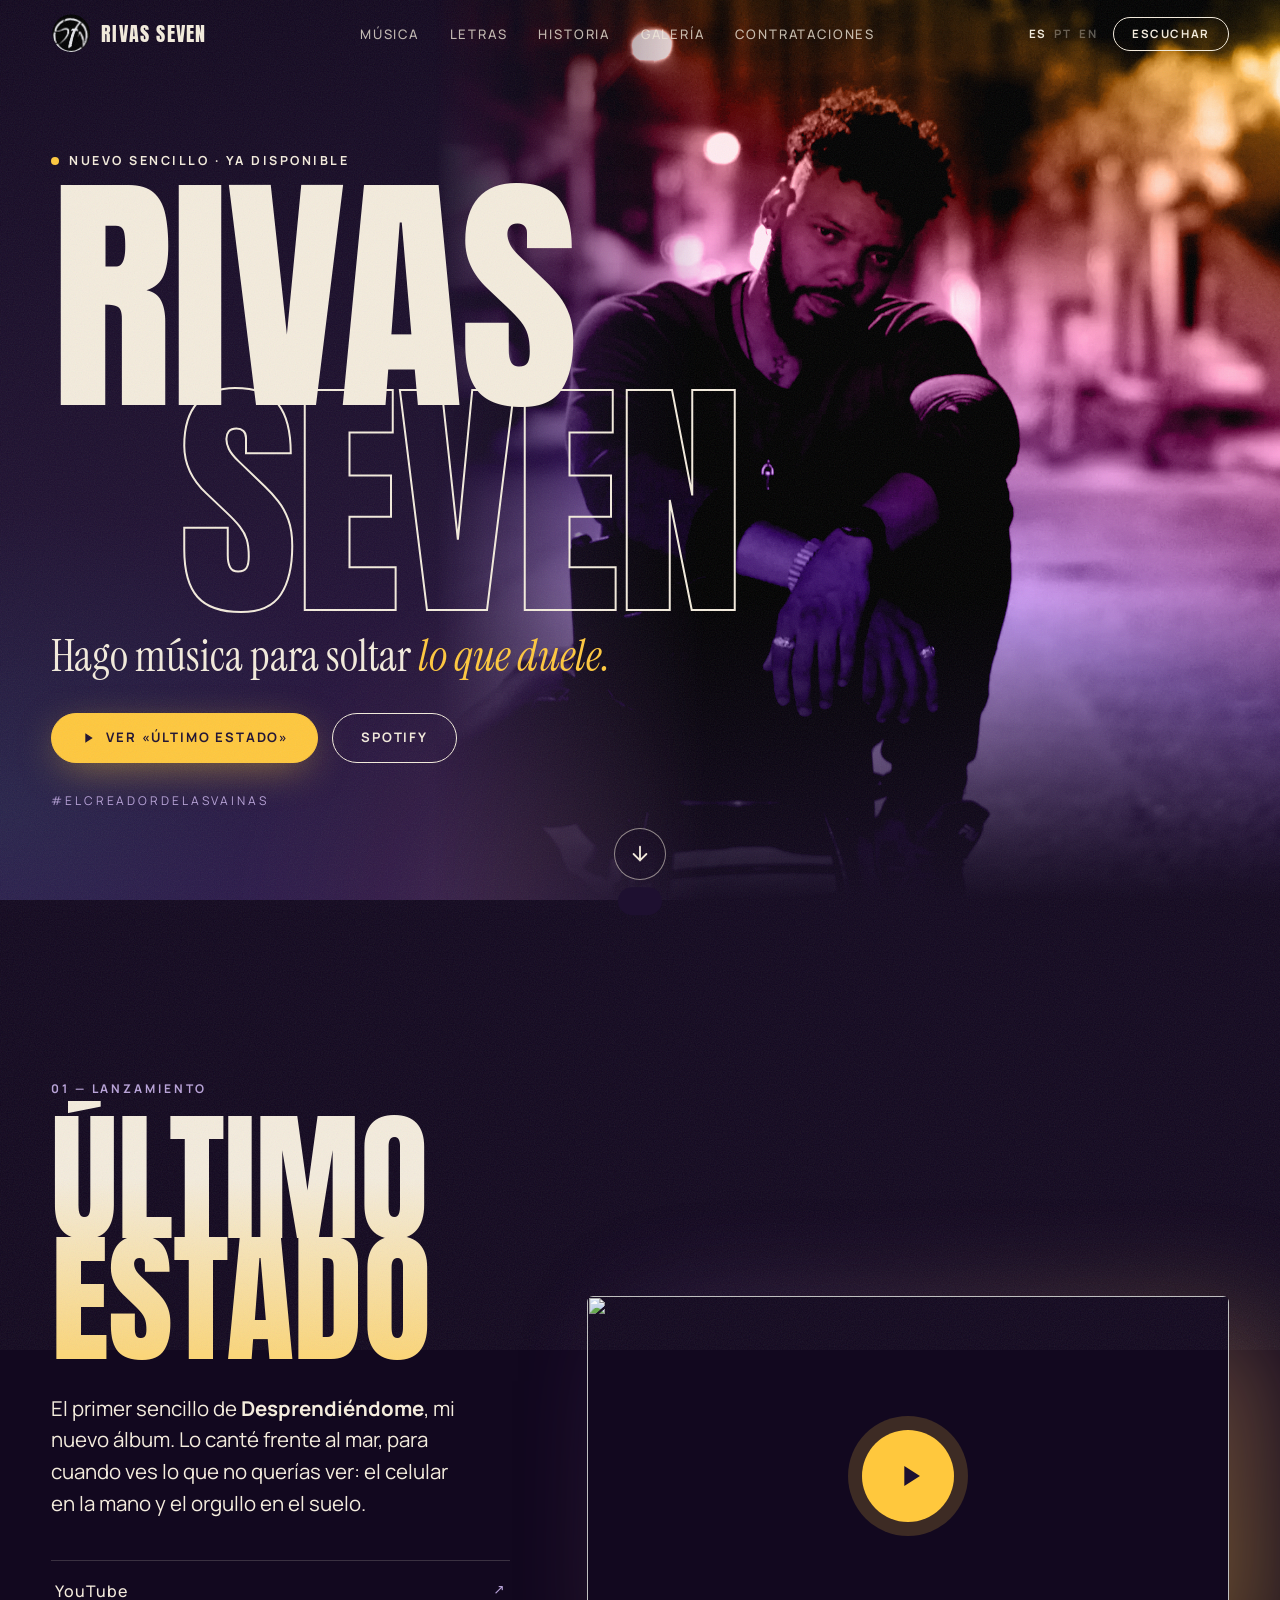
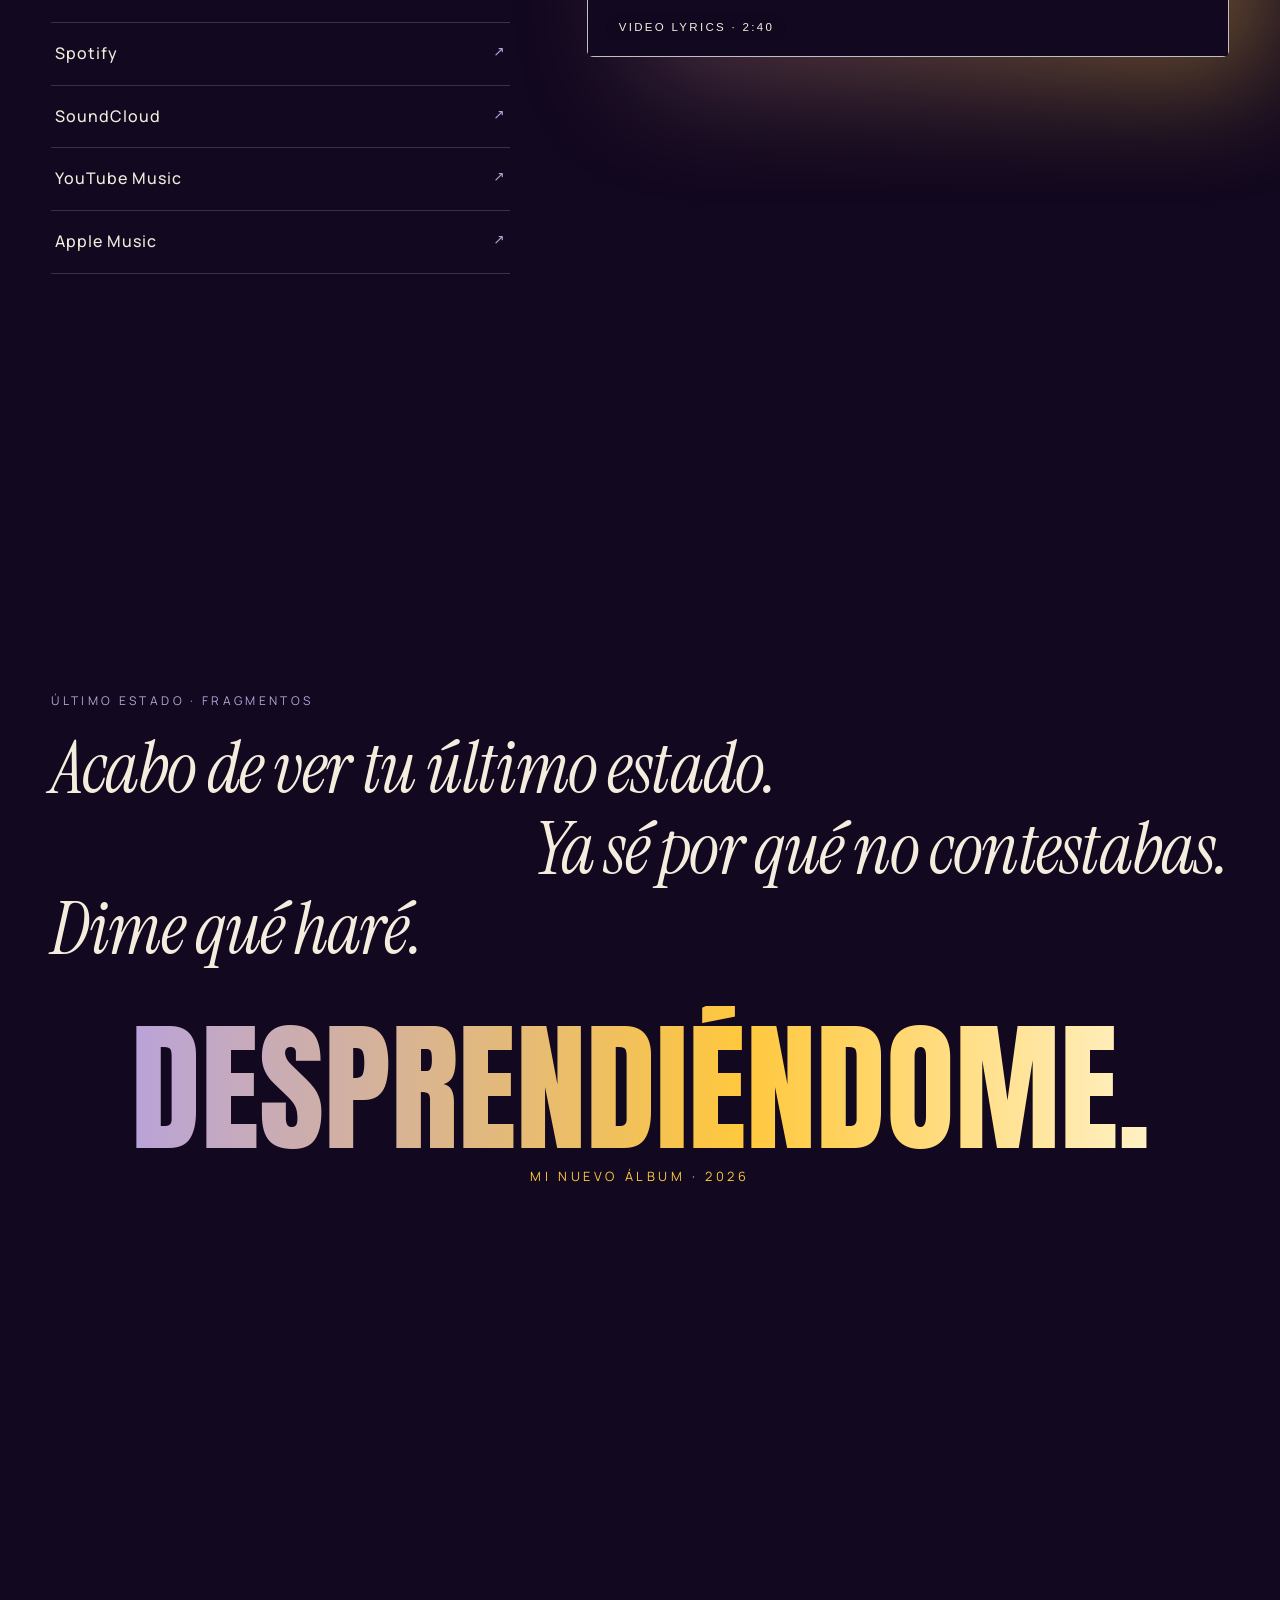
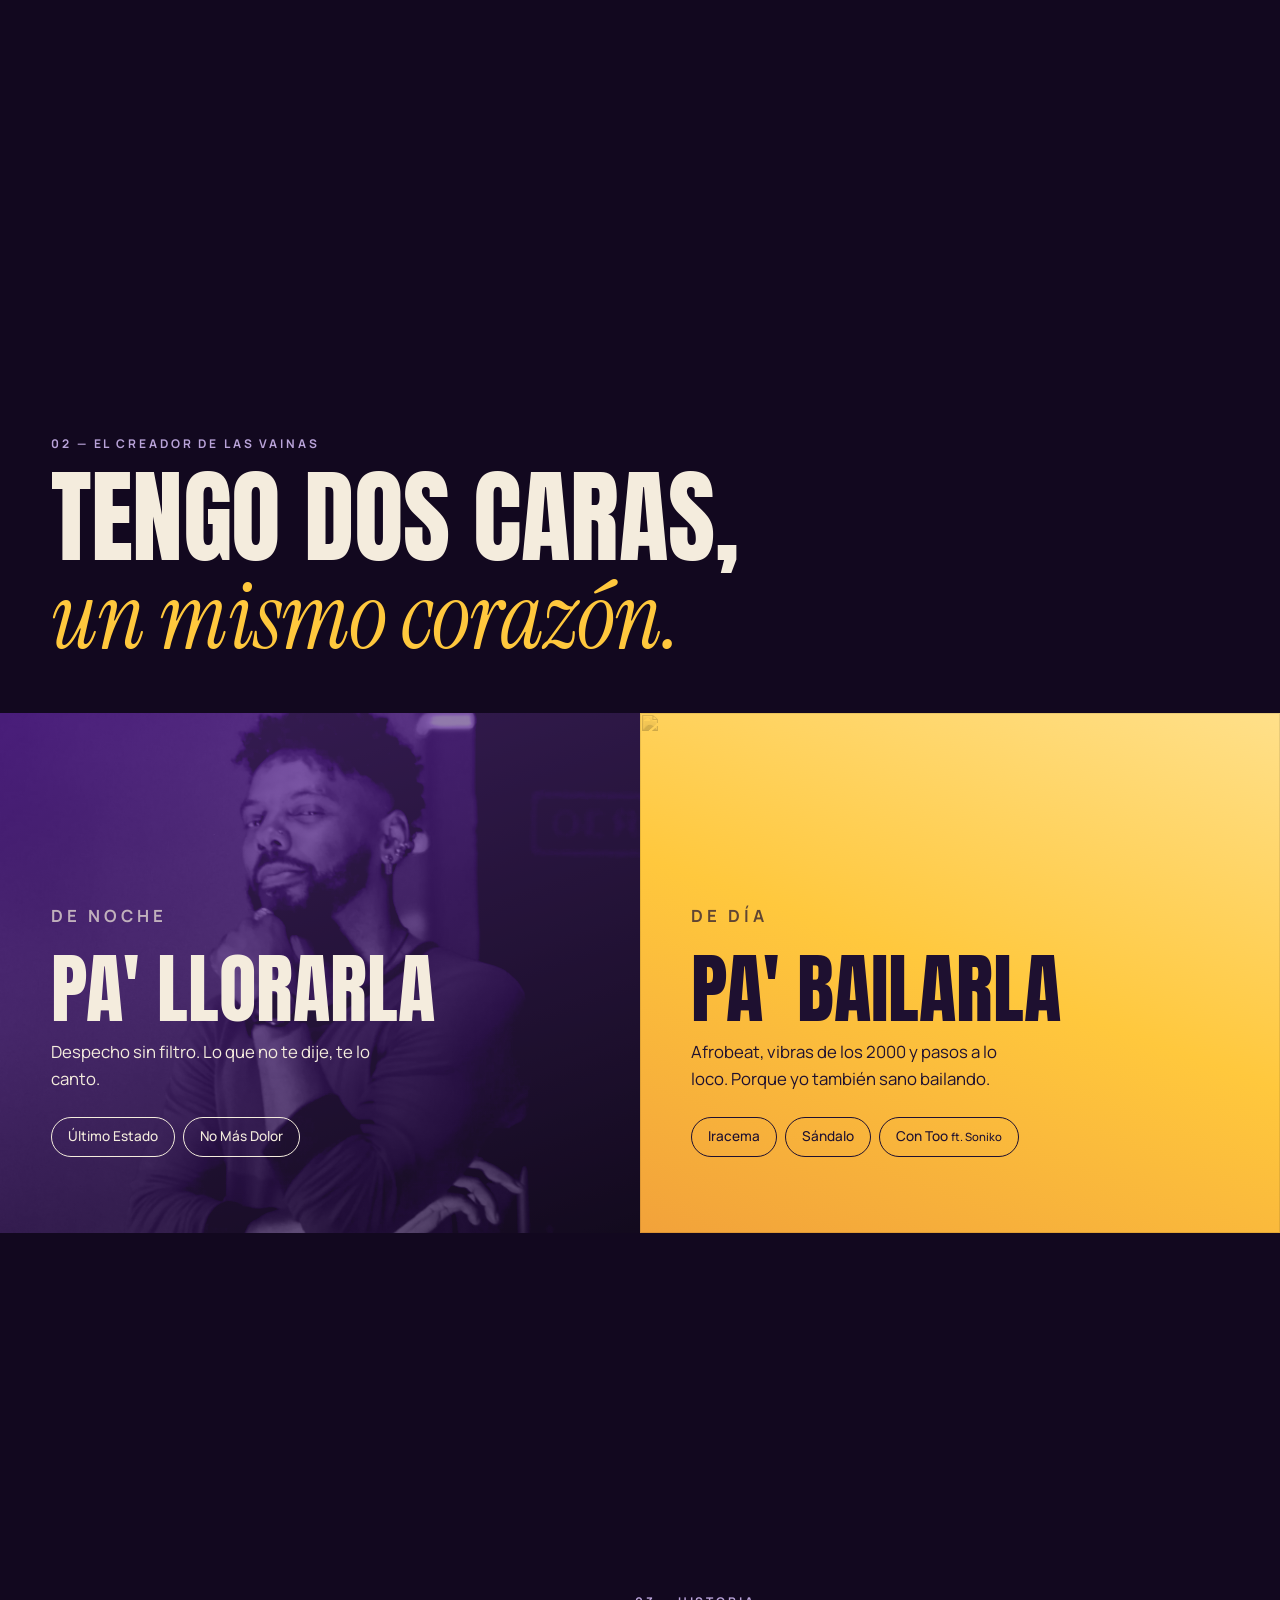
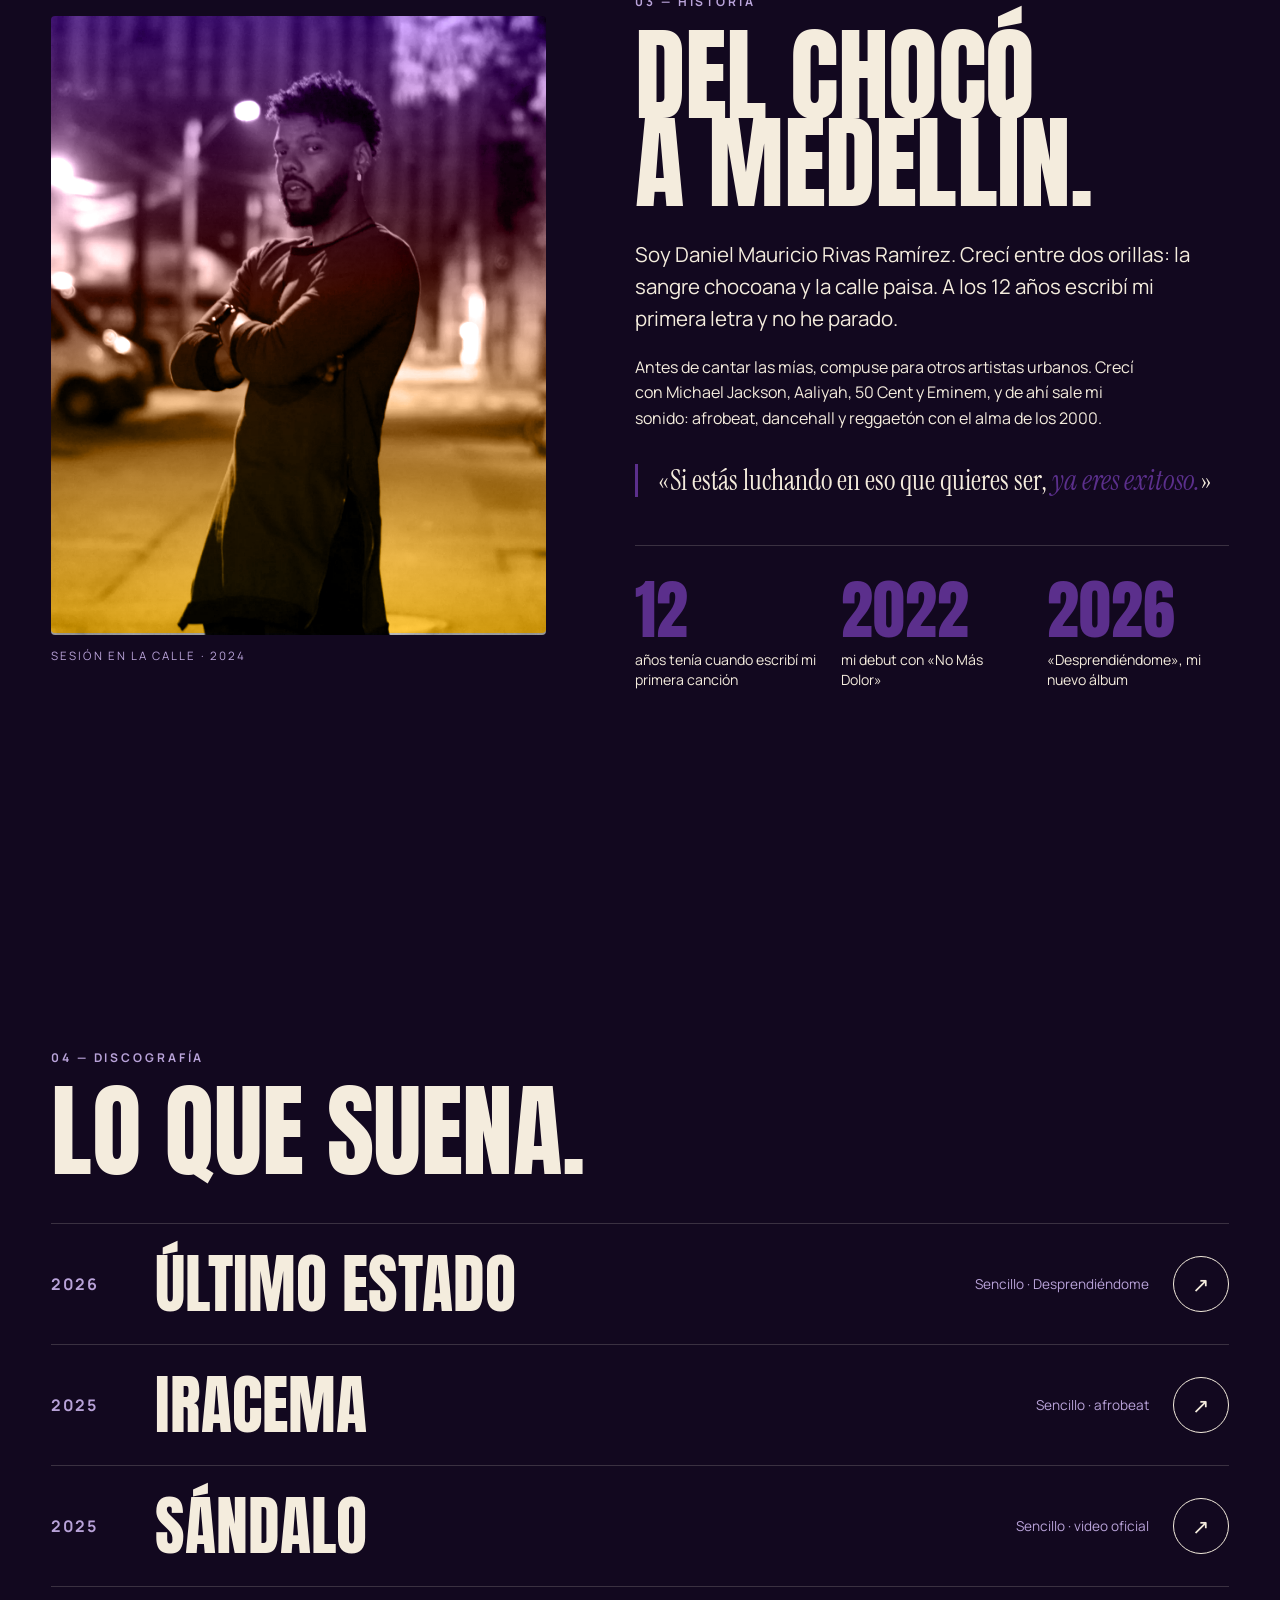
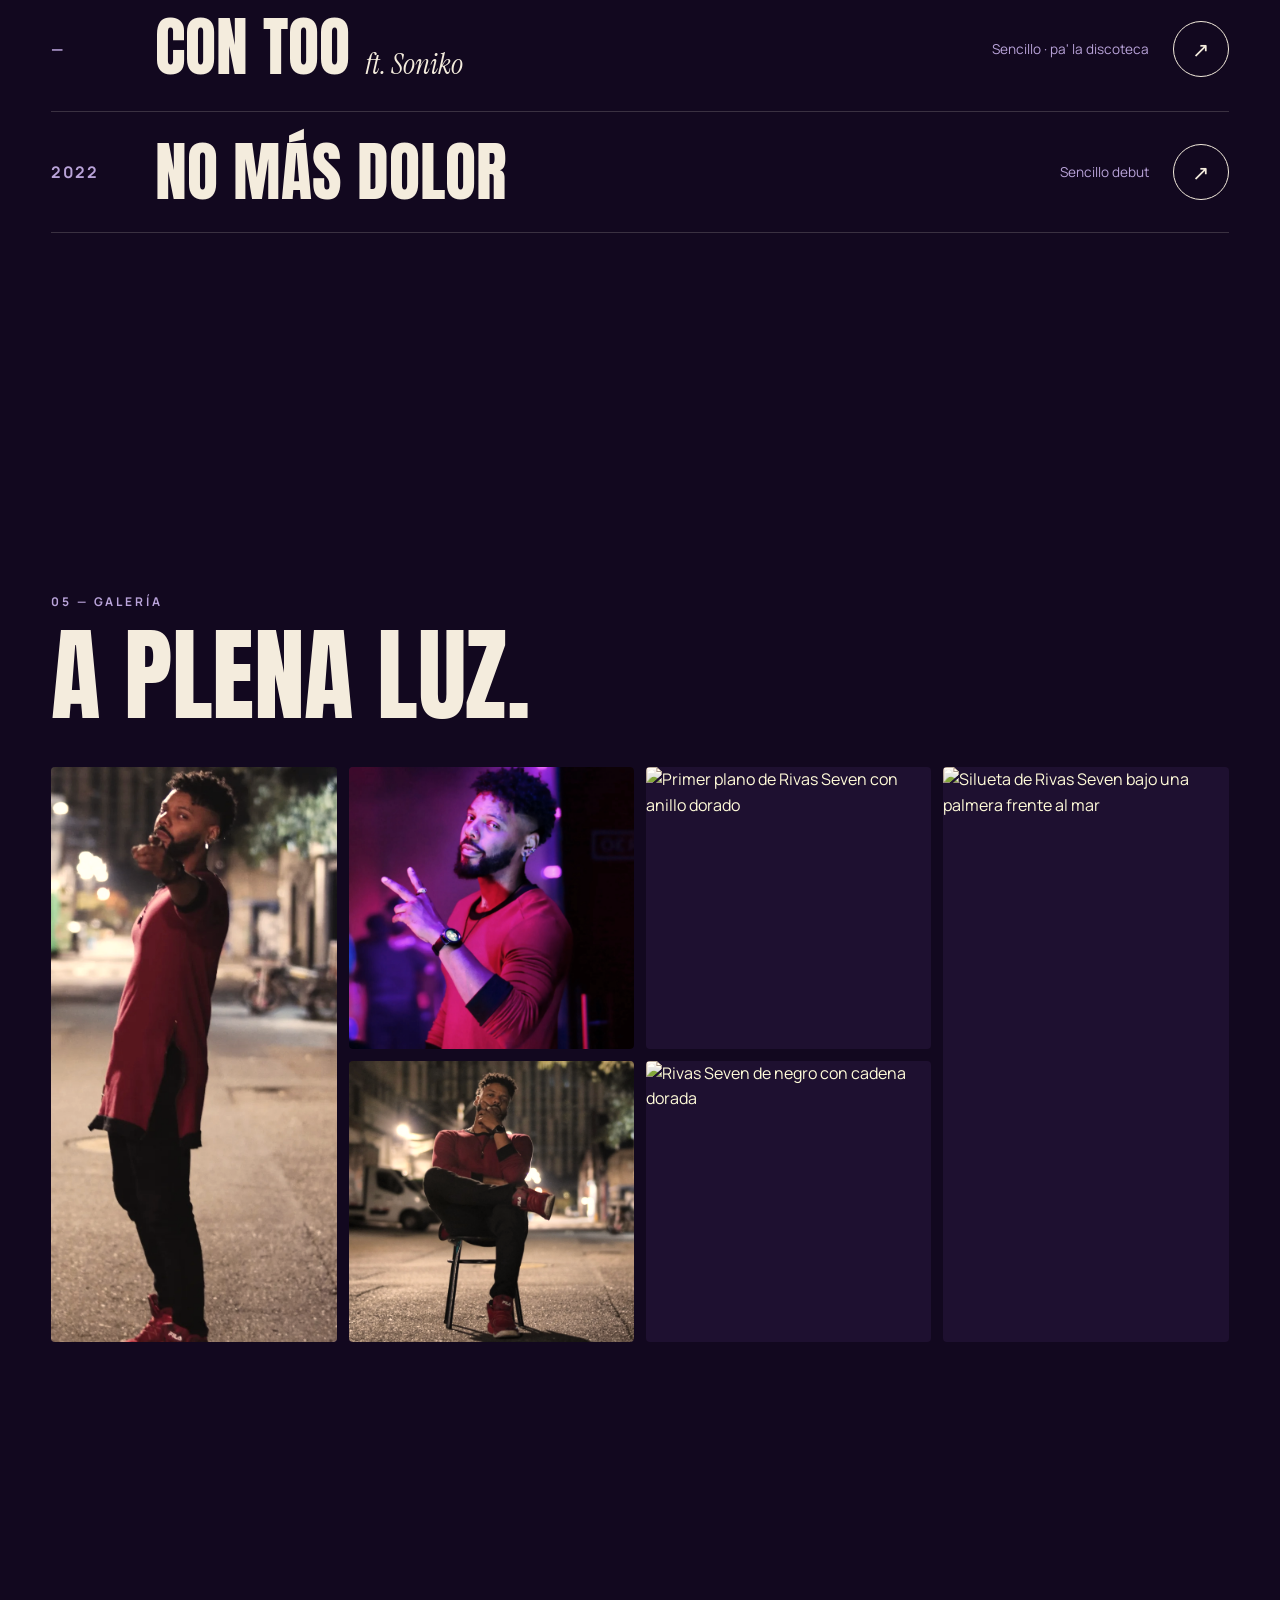
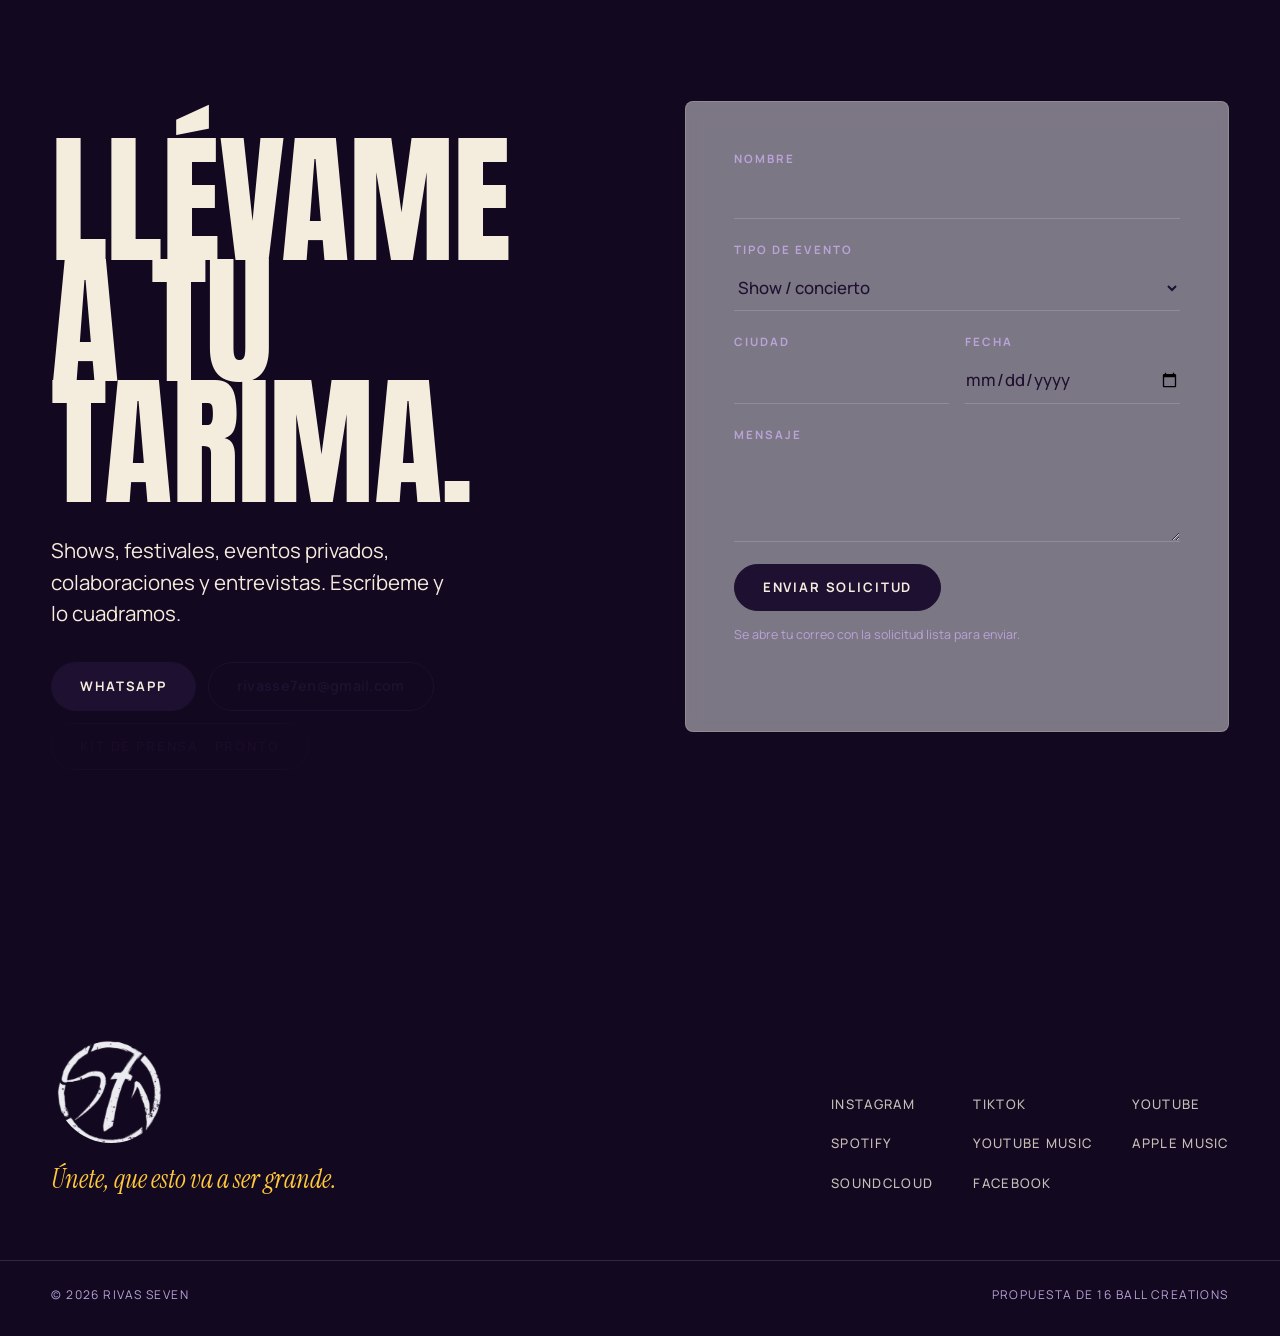
==== commit cb41c231: "Enlaces oficiales, WhatsApp y correo de contrataciones - Spotify con el perfil oficial (6YUF1P1IFRbF" ====
--- a/index.html
+++ b/index.html
@@ -14,7 +14,7 @@
   <link rel="preconnect" href="https://fonts.googleapis.com">
   <link rel="preconnect" href="https://fonts.gstatic.com" crossorigin>
   <link href="https://fonts.googleapis.com/css2?family=Anton&family=Instrument+Serif:ital@0;1&family=Manrope:wght@400;500;700&display=swap" rel="stylesheet">
-  <link rel="stylesheet" href="assets/css/styles.css?v=4">
+  <link rel="stylesheet" href="assets/css/styles.css?v=5">
 </head>
 <body>
   <!-- Cielo fijo: la noche violeta de fondo, el amanecer que sube y el sol -->
@@ -43,7 +43,7 @@
         <span class="lang__soon" title="Próximamente">PT</span>
         <span class="lang__soon" title="Próximamente">EN</span>
       </div>
-      <a class="btn btn--sm" href="https://open.spotify.com/artist/31TrDR3MthlLwIb9Pq3vtr" target="_blank" rel="noopener">Escuchar</a>
+      <a class="btn btn--sm" href="https://open.spotify.com/artist/6YUF1P1IFRbFpZ4d5OzjZp" target="_blank" rel="noopener">Escuchar</a>
       <button class="nav__toggle" aria-expanded="false" aria-controls="menu" aria-label="Abrir menú"><span></span><span></span></button>
     </div>
   </header>
@@ -63,7 +63,7 @@
         <p class="hero__tag reveal">Hago música para soltar <em>lo que duele.</em></p>
         <div class="hero__cta reveal">
           <a class="btn btn--sun" href="#lanzamiento"><svg viewBox="0 0 24 24" aria-hidden="true"><path d="M8 5v14l11-7z"/></svg> Ver «Último Estado»</a>
-          <a class="btn btn--ghost" href="https://open.spotify.com/artist/31TrDR3MthlLwIb9Pq3vtr" target="_blank" rel="noopener">Spotify</a>
+          <a class="btn btn--ghost" href="https://open.spotify.com/artist/6YUF1P1IFRbFpZ4d5OzjZp" target="_blank" rel="noopener">Spotify</a>
         </div>
         <p class="hero__sign reveal">#ElCreadorDeLasVainas</p>
       </div>
@@ -79,9 +79,10 @@
           <p class="lead reveal">El primer sencillo de <strong>Desprendiéndome</strong>, mi nuevo álbum. Lo canté frente al mar, para cuando ves lo que no querías ver: el celular en la mano y el orgullo en el suelo.</p>
           <ul class="platforms reveal">
             <li><a href="https://www.youtube.com/watch?v=vY6bYel8ICk" target="_blank" rel="noopener">YouTube <span>↗</span></a></li>
-            <li><a href="https://open.spotify.com/artist/31TrDR3MthlLwIb9Pq3vtr" target="_blank" rel="noopener">Spotify <span>↗</span></a></li>
+            <li><a href="https://open.spotify.com/artist/6YUF1P1IFRbFpZ4d5OzjZp" target="_blank" rel="noopener">Spotify <span>↗</span></a></li>
             <li><a href="https://soundcloud.com/sevenrivas" target="_blank" rel="noopener">SoundCloud <span>↗</span></a></li>
-            <li><a class="is-pending" aria-disabled="true">Apple Music <span>pronto</span></a></li>
+            <li><a href="https://music.youtube.com/channel/UCDO9CcWB3xydVqA3aUYBrKQ" target="_blank" rel="noopener">YouTube Music <span>↗</span></a></li>
+            <li><a href="https://music.apple.com/es/artist/rivas-seven/1716807733" target="_blank" rel="noopener">Apple Music <span>↗</span></a></li>
           </ul>
         </div>
         <div class="video reveal">
@@ -188,7 +189,7 @@
             <span class="disc__year">2022</span>
             <span class="disc__title">No Más Dolor</span>
             <span class="disc__note">Sencillo debut</span>
-            <a class="disc__link" href="https://open.spotify.com/artist/31TrDR3MthlLwIb9Pq3vtr" target="_blank" rel="noopener" aria-label="Escuchar No Más Dolor en Spotify">↗</a>
+            <a class="disc__link" href="https://open.spotify.com/artist/6YUF1P1IFRbFpZ4d5OzjZp" target="_blank" rel="noopener" aria-label="Escuchar No Más Dolor en Spotify">↗</a>
           </li>
         </ol>
       </div>
@@ -218,11 +219,12 @@
           <h2 class="display reveal">Llévame<br>a tu tarima.</h2>
           <p class="lead reveal">Shows, festivales, eventos privados, colaboraciones y entrevistas. Escríbeme y lo cuadramos.</p>
           <div class="contact__actions reveal">
-            <a class="btn btn--night is-pending" aria-disabled="true">WhatsApp · por confirmar</a>
+            <a class="btn btn--night" href="https://wa.me/573166992531?text=Hola%20Rivas%20Seven%2C%20quiero%20hablar%20de%20una%20contrataci%C3%B3n" target="_blank" rel="noopener">WhatsApp</a>
+            <a class="btn btn--outline btn--email" href="mailto:rivasse7en@gmail.com?subject=Solicitud%20de%20contrataci%C3%B3n">rivasse7en@gmail.com</a>
             <a class="btn btn--outline is-pending" aria-disabled="true">Kit de prensa · pronto</a>
           </div>
         </div>
-        <form class="form reveal" data-demo-form>
+        <form class="form reveal" data-mail-form data-to="rivasse7en@gmail.com">
           <label>Nombre<input name="nombre" autocomplete="name" required></label>
           <label>Tipo de evento
             <select name="tipo">
@@ -238,6 +240,7 @@
           </div>
           <label>Mensaje<textarea name="mensaje" rows="3"></textarea></label>
           <button class="btn btn--night" type="submit">Enviar solicitud</button>
+          <p class="form__hint">Se abre tu correo con la solicitud lista para enviar.</p>
           <p class="form__note" role="status" aria-live="polite"></p>
         </form>
       </div>
@@ -254,9 +257,11 @@
         <li><a href="https://www.instagram.com/rivasseven" target="_blank" rel="noopener">Instagram</a></li>
         <li><a href="https://www.tiktok.com/@sevenrivas" target="_blank" rel="noopener">TikTok</a></li>
         <li><a href="https://www.youtube.com/channel/UC889dgw7oIBWYKEC1c_NeDw" target="_blank" rel="noopener">YouTube</a></li>
-        <li><a href="https://open.spotify.com/artist/31TrDR3MthlLwIb9Pq3vtr" target="_blank" rel="noopener">Spotify</a></li>
+        <li><a href="https://open.spotify.com/artist/6YUF1P1IFRbFpZ4d5OzjZp" target="_blank" rel="noopener">Spotify</a></li>
+        <li><a href="https://music.youtube.com/channel/UCDO9CcWB3xydVqA3aUYBrKQ" target="_blank" rel="noopener">YouTube Music</a></li>
+        <li><a href="https://music.apple.com/es/artist/rivas-seven/1716807733" target="_blank" rel="noopener">Apple Music</a></li>
         <li><a href="https://soundcloud.com/sevenrivas" target="_blank" rel="noopener">SoundCloud</a></li>
-        <li><a href="https://www.facebook.com/rivas.seven1" target="_blank" rel="noopener">Facebook</a></li>
+        <li><a href="https://www.facebook.com/share/1d1JmTCosF/" target="_blank" rel="noopener">Facebook</a></li>
       </ul>
     </div>
     <div class="wrap footer__base">
@@ -270,6 +275,6 @@
   </button>
 
   <div class="toast" role="status" aria-live="polite"></div>
-  <script src="assets/js/main.js?v=4" defer></script>
+  <script src="assets/js/main.js?v=5" defer></script>
 </body>
 </html>
--- a/assets/css/styles.css
+++ b/assets/css/styles.css
@@ -292,6 +292,8 @@
 .form input:focus, .form select:focus, .form textarea:focus { outline: none; border-color: var(--uva); }
 .form__row { display: grid; grid-template-columns: 1fr 1fr; gap: 16px; }
 .form .btn { justify-self: start; }
+.btn--email { text-transform: none; letter-spacing: .02em; font-size: .9rem; }
+.form__hint { margin: -8px 0 0; font-size: .78rem; color: var(--muted); }
 .form__note { margin: 0; font-size: .85rem; color: var(--uva); min-height: 1.2em; }
 
 /* ───────── Pie ───────── */
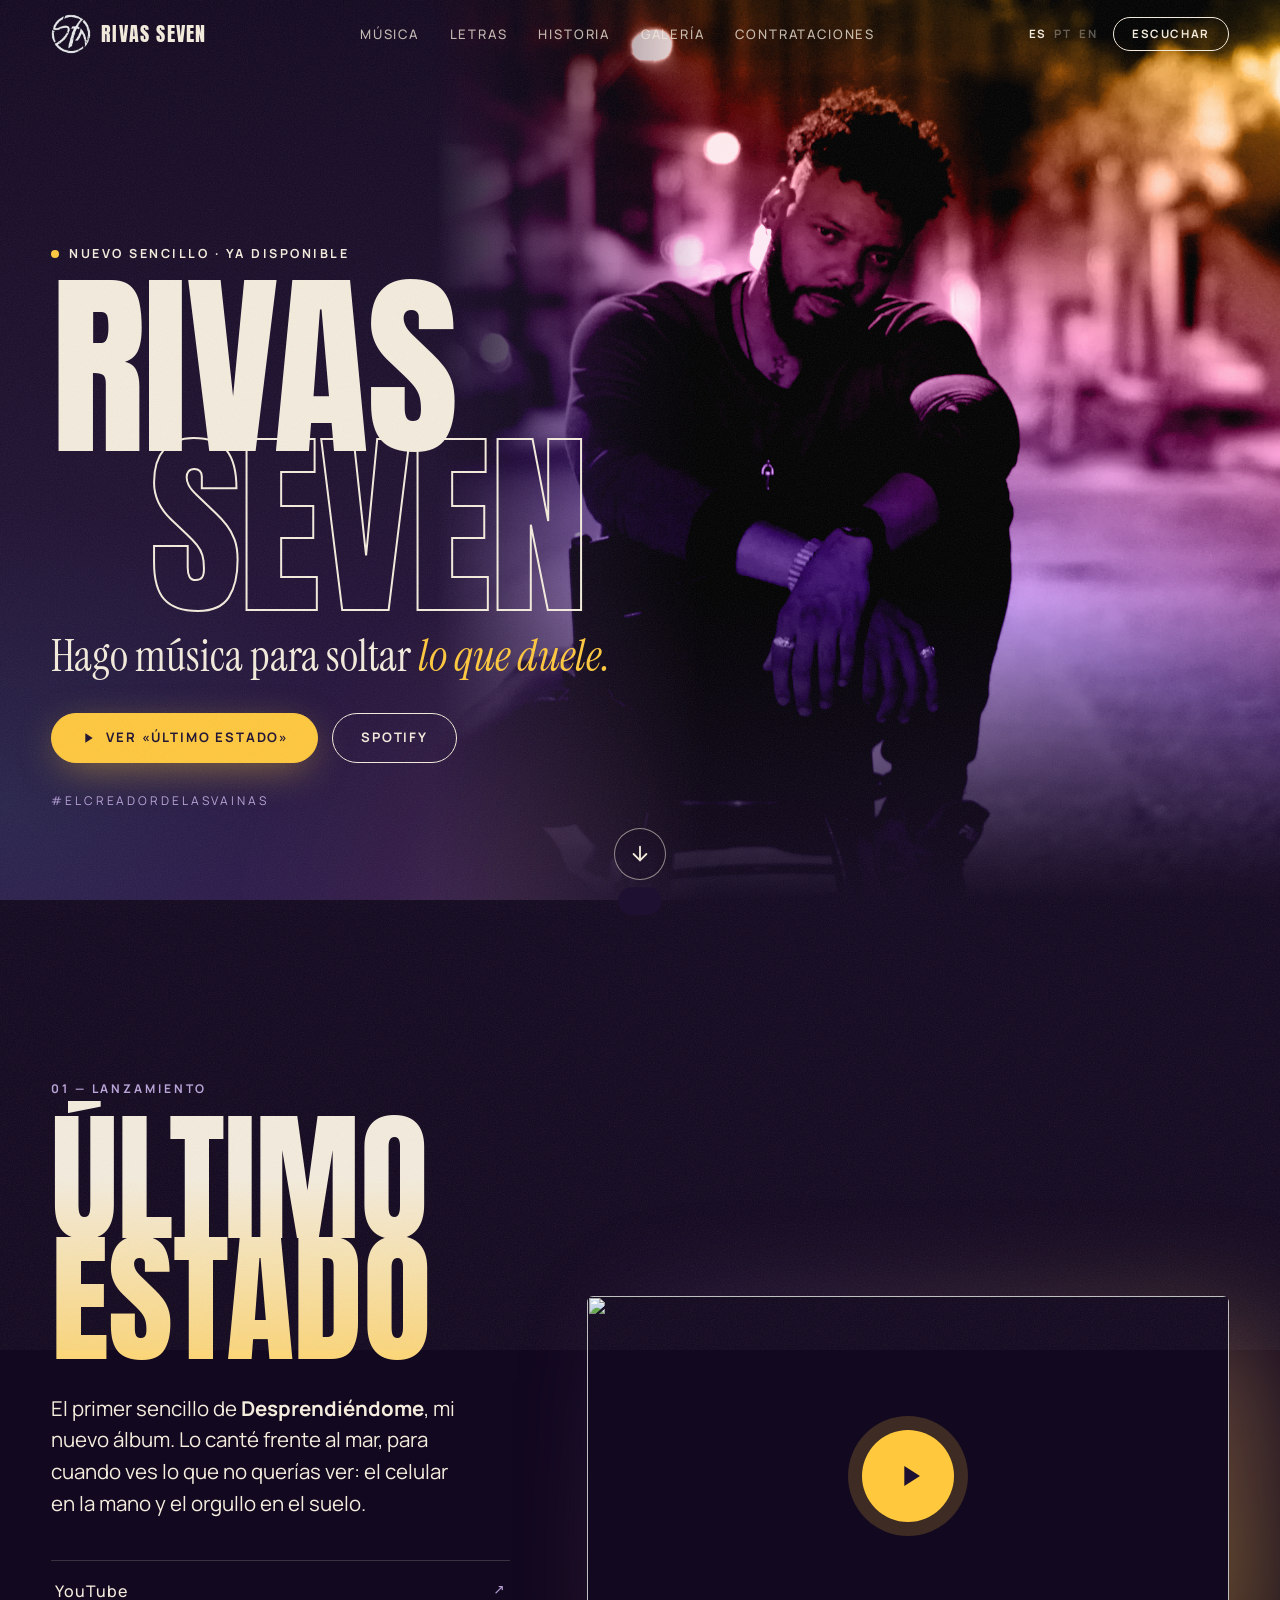
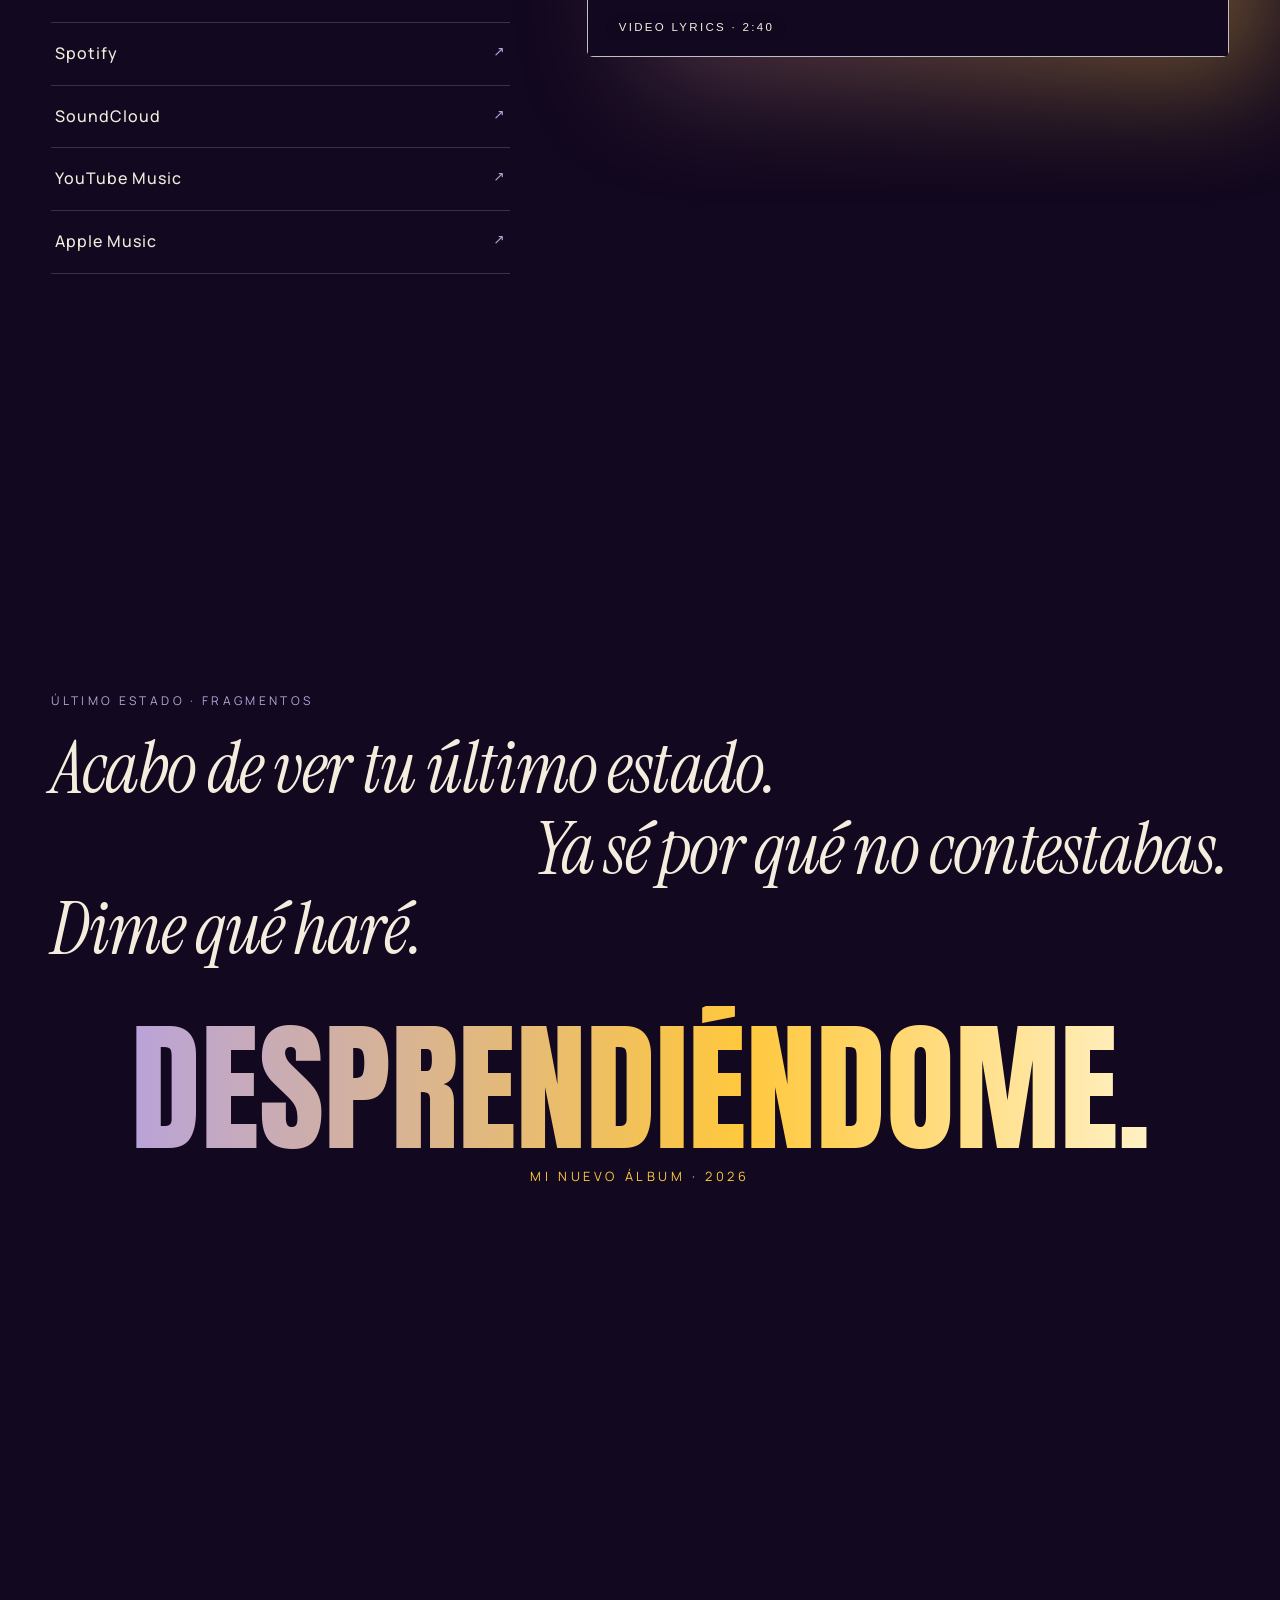
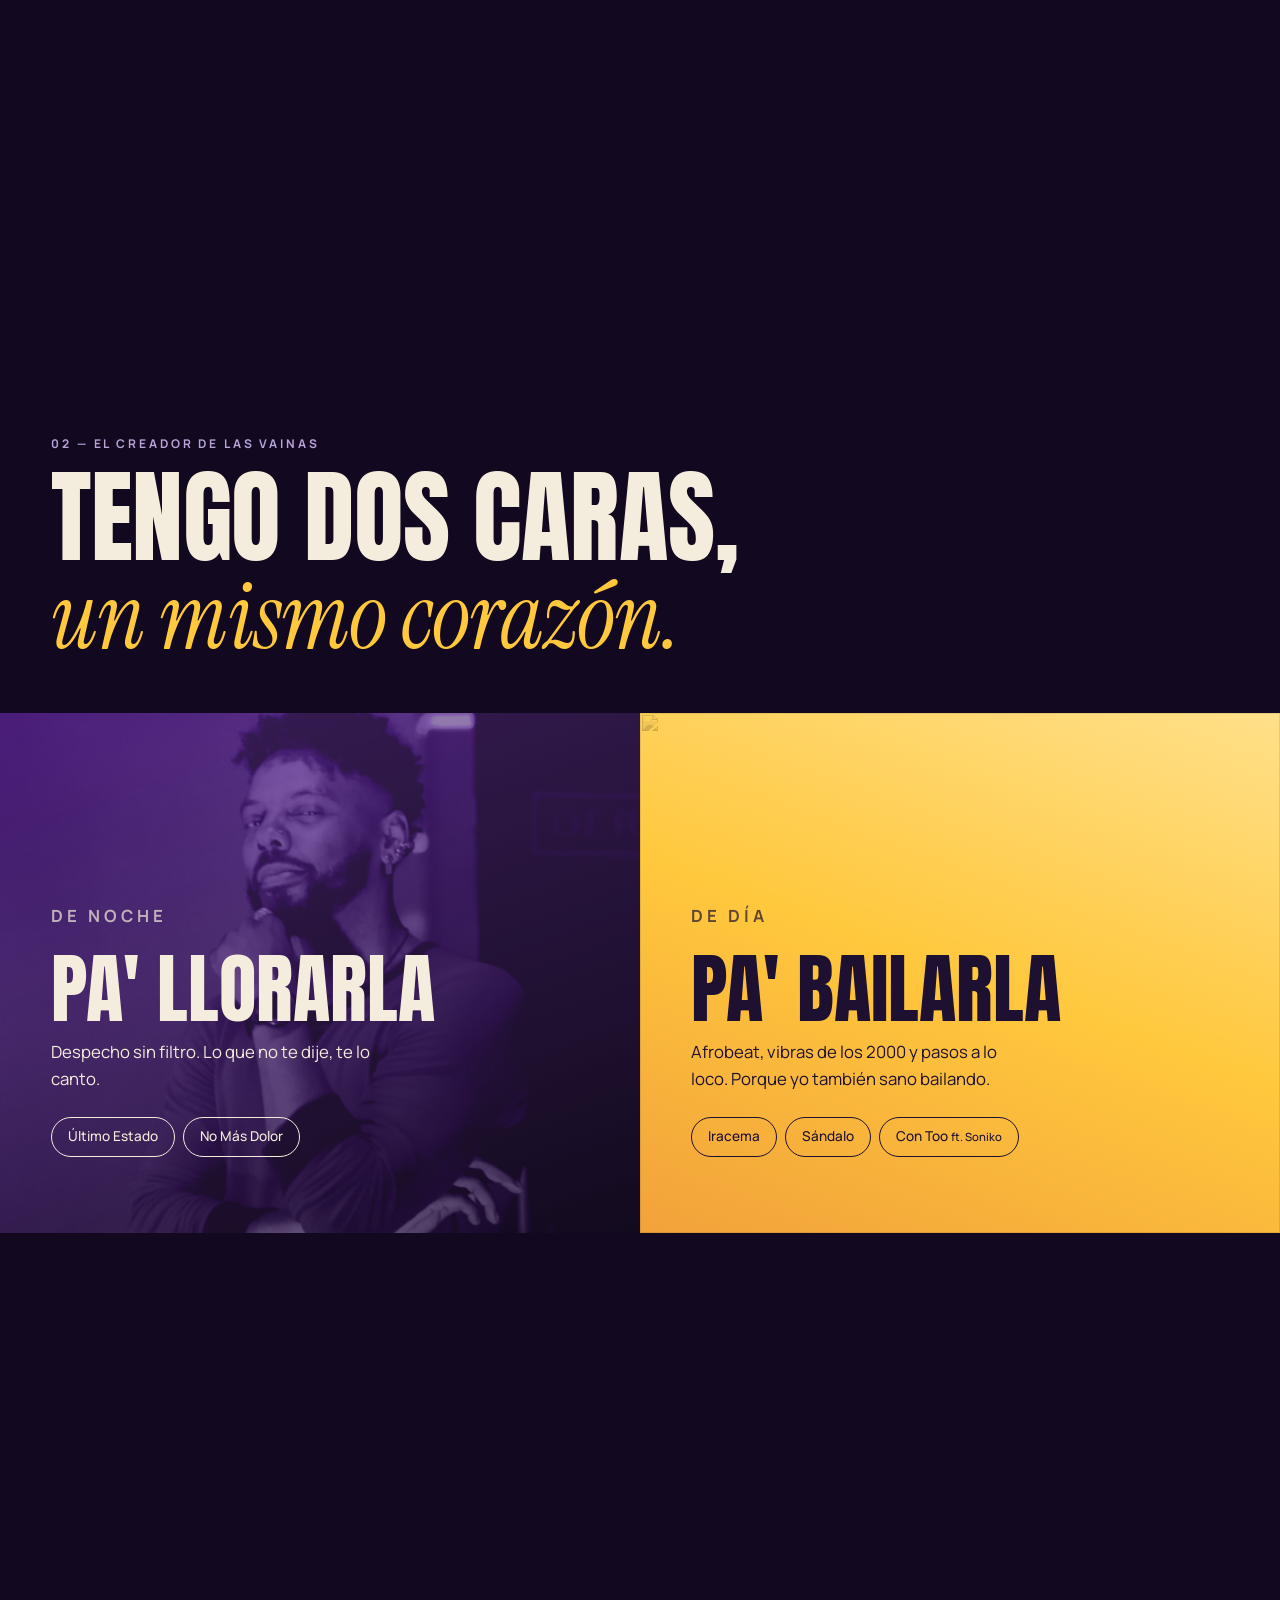
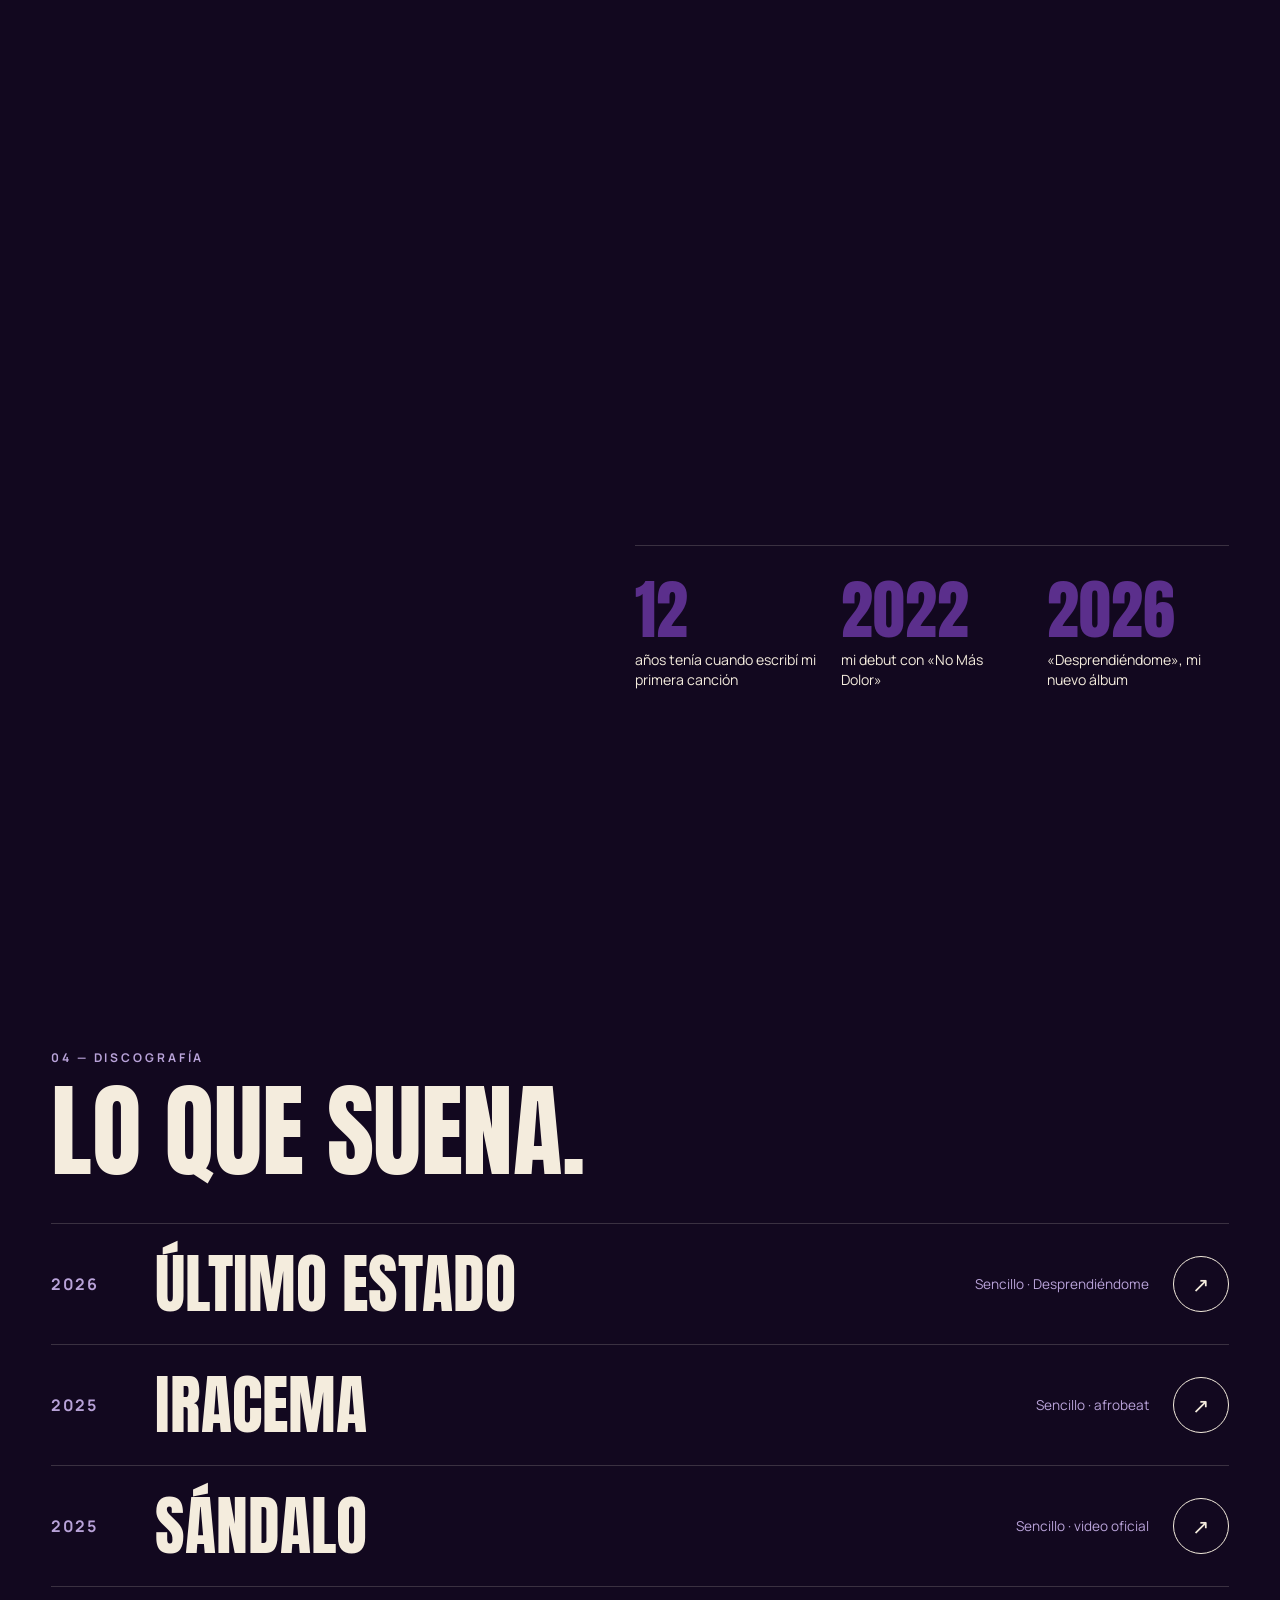
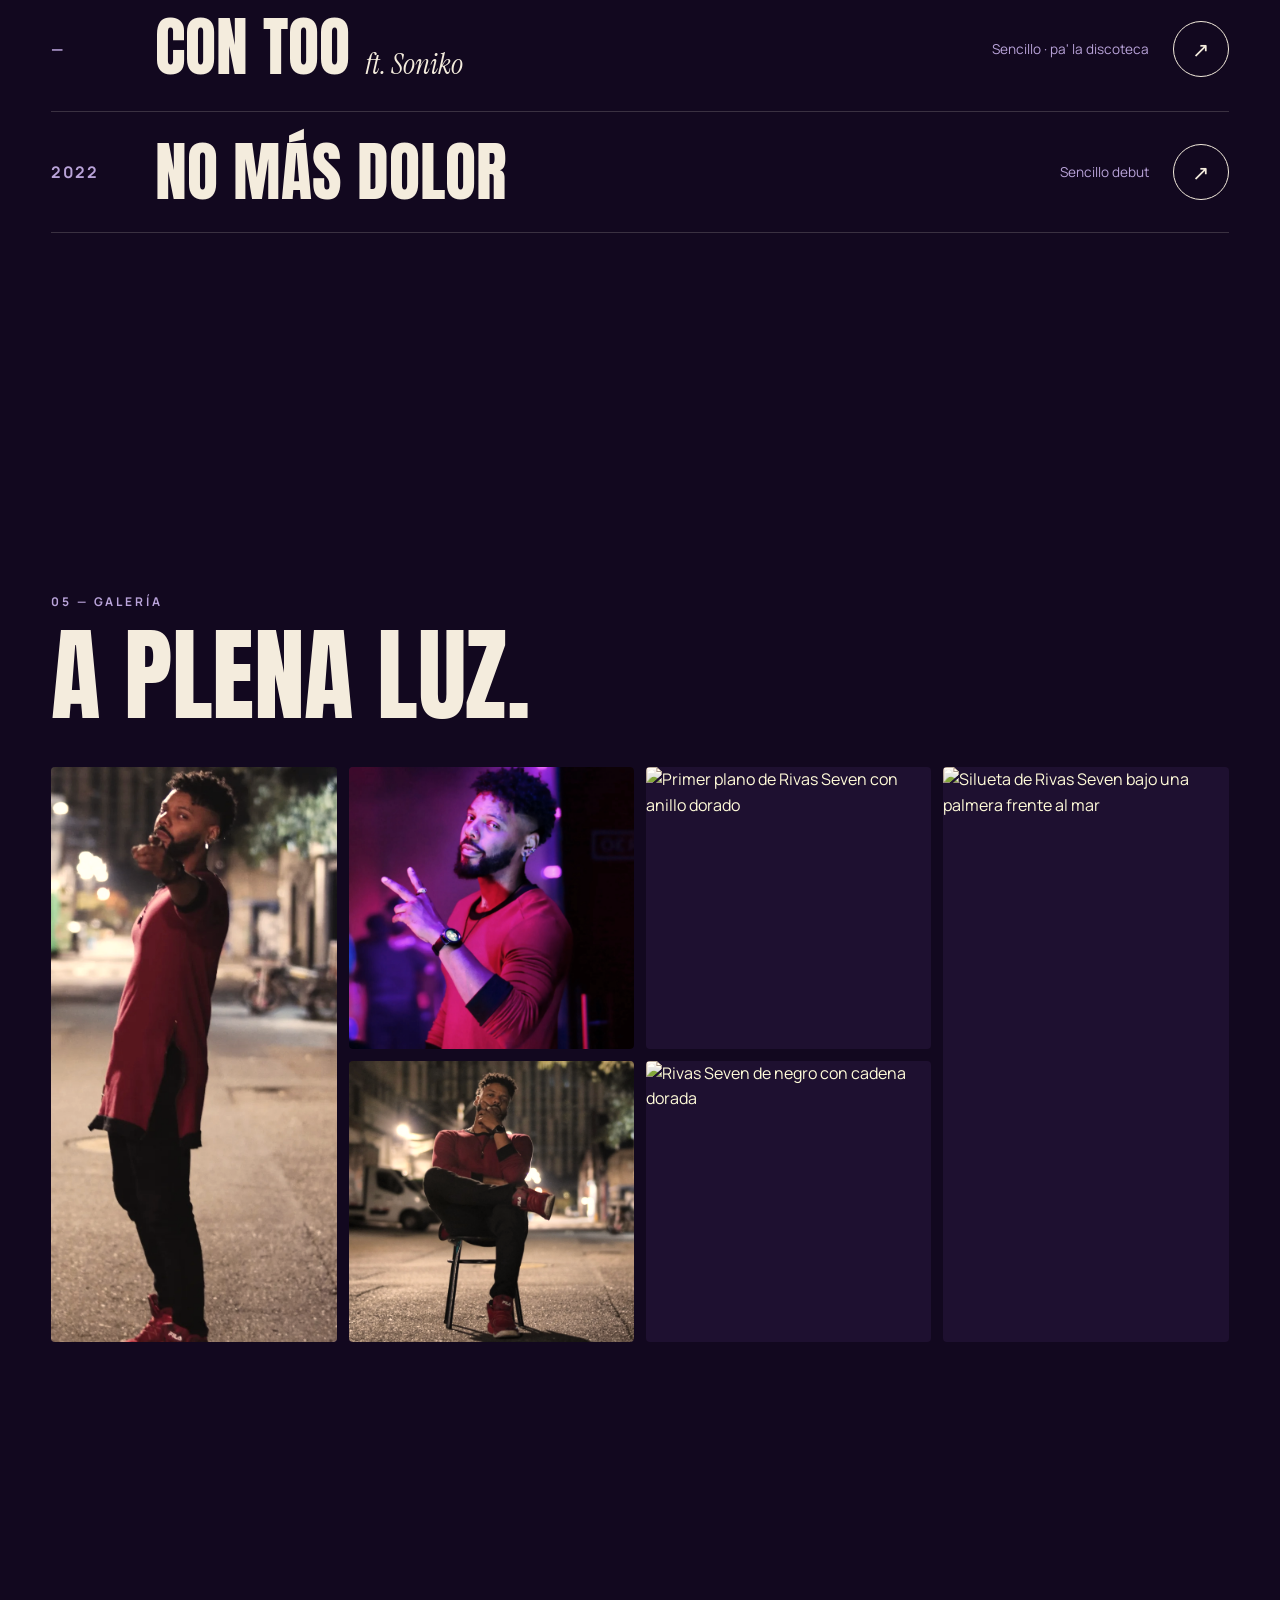
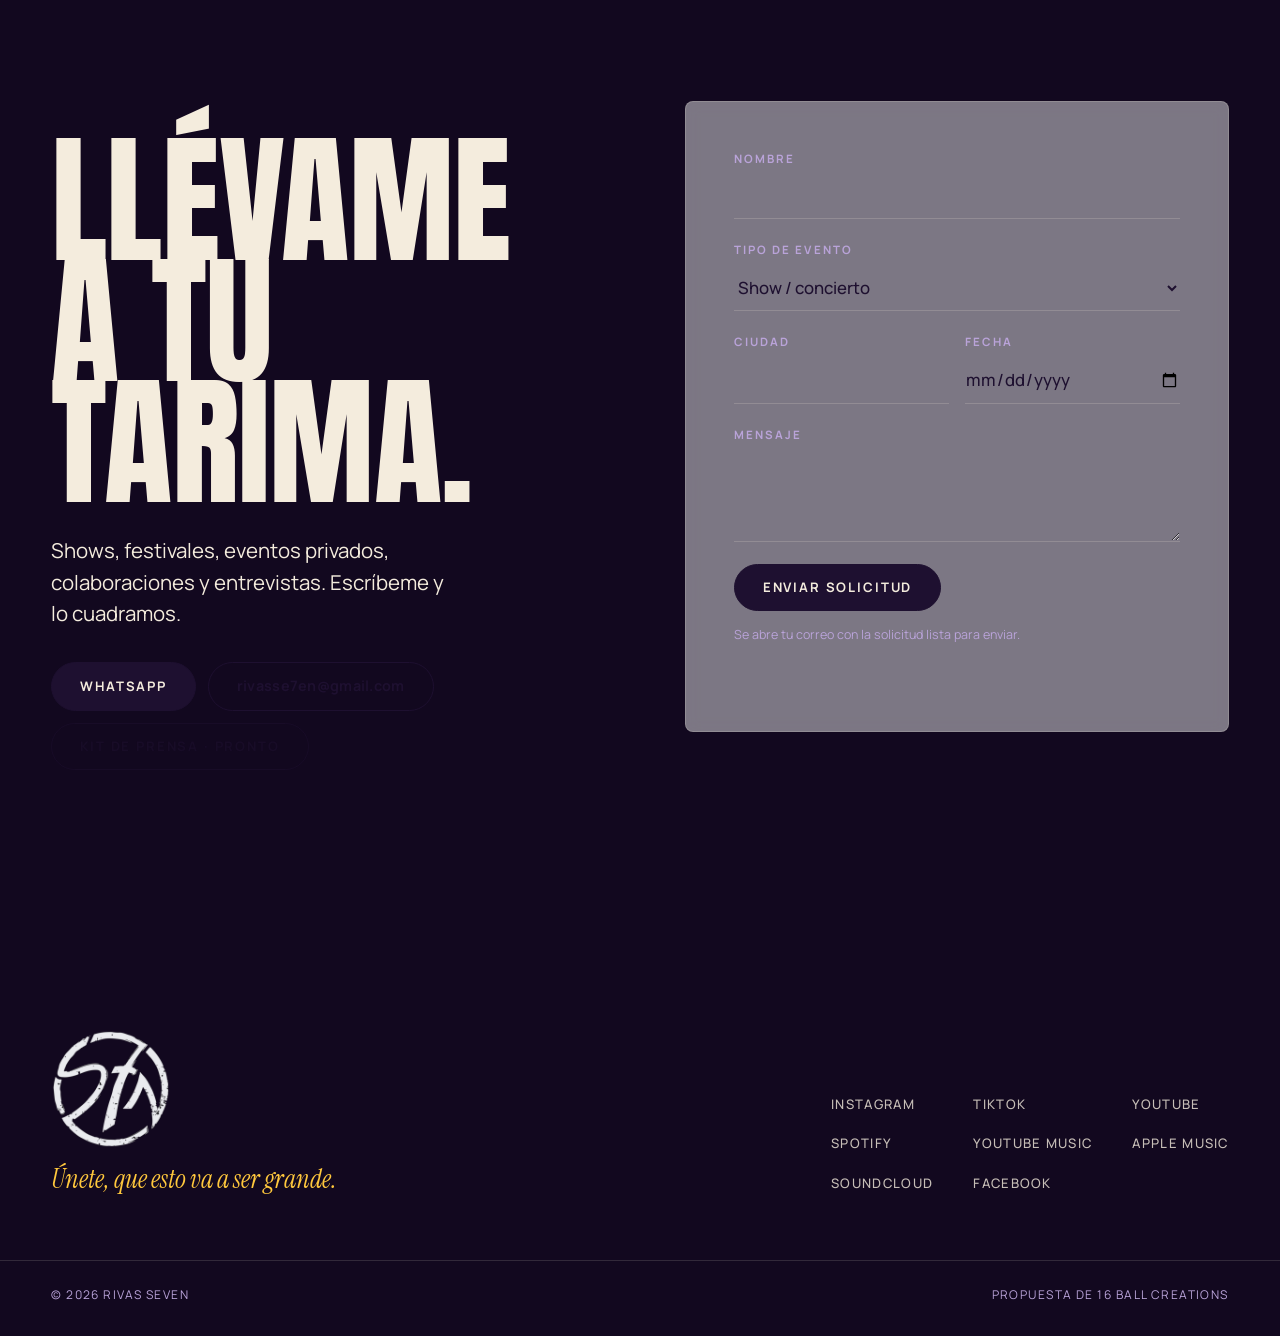
==== commit 927d389f: "Logo oficial y animación del logo en la portada - Logo recortado al círculo (sin márgenes ni manchas" ====
--- a/index.html
+++ b/index.html
@@ -10,11 +10,12 @@
   <meta property="og:title" content="Rivas Seven — Último Estado">
   <meta property="og:description" content="El primero del álbum Desprendiéndome. Ya disponible.">
   <meta property="og:image" content="https://i.ytimg.com/vi/vY6bYel8ICk/maxres2.jpg">
-  <link rel="icon" href="assets/img/logo-s7-original.png">
+  <link rel="icon" type="image/png" sizes="64x64" href="assets/img/favicon-64.png">
+  <link rel="apple-touch-icon" href="assets/img/apple-touch-icon.png">
   <link rel="preconnect" href="https://fonts.googleapis.com">
   <link rel="preconnect" href="https://fonts.gstatic.com" crossorigin>
   <link href="https://fonts.googleapis.com/css2?family=Anton&family=Instrument+Serif:ital@0;1&family=Manrope:wght@400;500;700&display=swap" rel="stylesheet">
-  <link rel="stylesheet" href="assets/css/styles.css?v=5">
+  <link rel="stylesheet" href="assets/css/styles.css?v=6">
 </head>
 <body>
   <!-- Cielo fijo: la noche violeta de fondo, el amanecer que sube y el sol -->
@@ -27,7 +28,7 @@
 
   <header class="nav">
     <a class="nav__brand" href="#inicio" aria-label="Rivas Seven, inicio">
-      <img class="logo" src="assets/img/logo-s7-original.png" alt="" width="40" height="40">
+      <img class="logo" src="assets/img/logo-s7-512.png" alt="" width="40" height="40">
       <span>Rivas Seven</span>
     </a>
     <nav class="nav__links" id="menu" aria-label="Principal">
@@ -55,6 +56,11 @@
         <img src="assets/img/sesion-2024/rs-sesion-05.jpg" alt="Rivas Seven sentado en una silla en medio de la calle, de noche" fetchpriority="high">
       </figure>
       <div class="hero__content">
+        <div class="hero__mark" aria-hidden="true">
+          <video class="hero__anim" muted playsinline autoplay preload="auto" width="480" height="480">
+            <source src="assets/video/logo-animacion.mp4" type="video/mp4">
+          </video>
+        </div>
         <p class="eyebrow reveal"><span class="dot"></span> Nuevo sencillo · Ya disponible</p>
         <h1 class="hero__name" aria-label="Rivas Seven">
           <span class="hero__line reveal">Rivas</span>
@@ -250,7 +256,7 @@
   <footer class="footer" data-theme="dark">
     <div class="wrap footer__grid">
       <div class="footer__brand">
-        <img class="logo logo--lg" src="assets/img/logo-s7-original.png" alt="Logo de Rivas Seven" width="120" height="120" loading="lazy">
+        <img class="logo logo--lg" src="assets/img/logo-s7-512.png" alt="Logo de Rivas Seven" width="120" height="120" loading="lazy">
         <p>Únete, que esto va a ser grande.</p>
       </div>
       <ul class="socials">
@@ -275,6 +281,6 @@
   </button>
 
   <div class="toast" role="status" aria-live="polite"></div>
-  <script src="assets/js/main.js?v=5" defer></script>
+  <script src="assets/js/main.js?v=6" defer></script>
 </body>
 </html>
--- a/assets/css/styles.css
+++ b/assets/css/styles.css
@@ -107,9 +107,9 @@
 }
 
 /* ───────── Logo (PNG blanco sobre negro: se funde con el fondo) ───────── */
-.logo { clip-path: circle(47% at 50% 48%); mix-blend-mode: screen; transition: filter .6s; }
+.logo { transition: filter .6s; }
 :root[data-theme="dawn"] .nav .logo,
-:root[data-theme="light"] .nav .logo { filter: invert(1); mix-blend-mode: multiply; }
+:root[data-theme="light"] .nav .logo { filter: invert(1); }
 .logo--lg { width: 120px; height: 120px; }
 
 /* ───────── Navegación ───────── */
@@ -170,7 +170,7 @@
 @keyframes pulse { 70% { box-shadow: 0 0 0 12px rgba(255, 200, 61, 0); } 100% { box-shadow: 0 0 0 0 rgba(255, 200, 61, 0); } }
 
 /* ───────── 1 · Portada ───────── */
-.hero { position: relative; min-height: 100svh; display: flex; align-items: flex-end; padding: 120px var(--gutter) clamp(72px, 10vh, 120px); overflow: hidden; }
+.hero { position: relative; min-height: 100svh; display: flex; align-items: flex-end; padding: 96px var(--gutter) clamp(72px, 10vh, 120px); overflow: hidden; }
 .hero__media { position: absolute; inset: 0; margin: 0; z-index: -1; }
 .hero__media img {
   width: 100%; height: 100%; object-fit: cover; object-position: 50% 45%;
@@ -194,8 +194,13 @@
   .hero__media::after { background: linear-gradient(0deg, var(--noche) 0%, rgba(18, 8, 31, 0) 35%); }
 }
 @keyframes breathe { to { transform: scale(1.14) translateX(-1.5%); } }
+/* Animación del logo sobre el nombre. El video es blanco sobre negro: screen deja ver solo el trazo.
+   El logo ocupa el 70 % central del cuadro, los márgenes negativos lo alinean con el texto. */
+.hero__mark { --mark: clamp(104px, min(12vw, 17vh), 200px); width: var(--mark); aspect-ratio: 1; margin: calc(var(--mark) * -.12) 0 calc(var(--mark) * -.1) calc(var(--mark) * -.147); }
+.hero__anim, .hero__mark img { display: block; width: 100%; height: 100%; mix-blend-mode: screen; }
+.hero__mark img { padding: 14.7%; mix-blend-mode: normal; }
 .hero__content { position: relative; max-width: var(--maxw); width: 100%; margin: 0 auto; }
-.hero__name { margin: 0; font: 400 clamp(5.2rem, 20vw, 18rem)/.8 var(--f-display); text-transform: uppercase; letter-spacing: -.01em; }
+.hero__name { margin: 0; font: 400 clamp(5.2rem, min(19vw, 22vh), 18rem)/.8 var(--f-display); text-transform: uppercase; letter-spacing: -.01em; }
 .hero__line { display: block; }
 .hero__line--outline { color: transparent; -webkit-text-stroke: 2px var(--crema); padding-left: .5em; }
 .hero__tag { margin: 28px 0 32px; font: 400 clamp(1.6rem, 3.4vw, 2.8rem)/1.1 var(--f-serif); }
@@ -344,7 +349,7 @@
   .nav__links a { font: 400 clamp(2.6rem, 12vw, 4rem)/1.1 var(--f-display); letter-spacing: .02em; opacity: 1; }
   .nav.is-open .nav__links { opacity: 1; pointer-events: auto; }
   .nav.is-open { color: var(--crema); }
-  .nav.is-open .logo { filter: none !important; mix-blend-mode: screen !important; }
+  .nav.is-open .logo { filter: none !important; }
   .nav__toggle { display: grid; gap: 6px; width: 44px; height: 44px; place-content: center; padding: 0; border: 0; background: none; color: inherit; cursor: pointer; }
   .nav__toggle span { display: block; width: 24px; height: 2px; background: currentColor; transition: transform .3s var(--ease); }
   .nav.is-open .nav__toggle span:first-child { transform: translateY(4px) rotate(45deg); }
@@ -369,6 +374,7 @@
 
   /* Portada: la cara arriba, el texto sobre el cuerpo y aire para el botón inferior */
   .hero { padding-bottom: 104px; }
+  .hero__mark { --mark: 104px; }
   .hero__media img { object-position: 35% 12%; }
   .hero__tag { margin: 20px 0 24px; }
   .hero__cta { flex-wrap: nowrap; gap: 10px; }
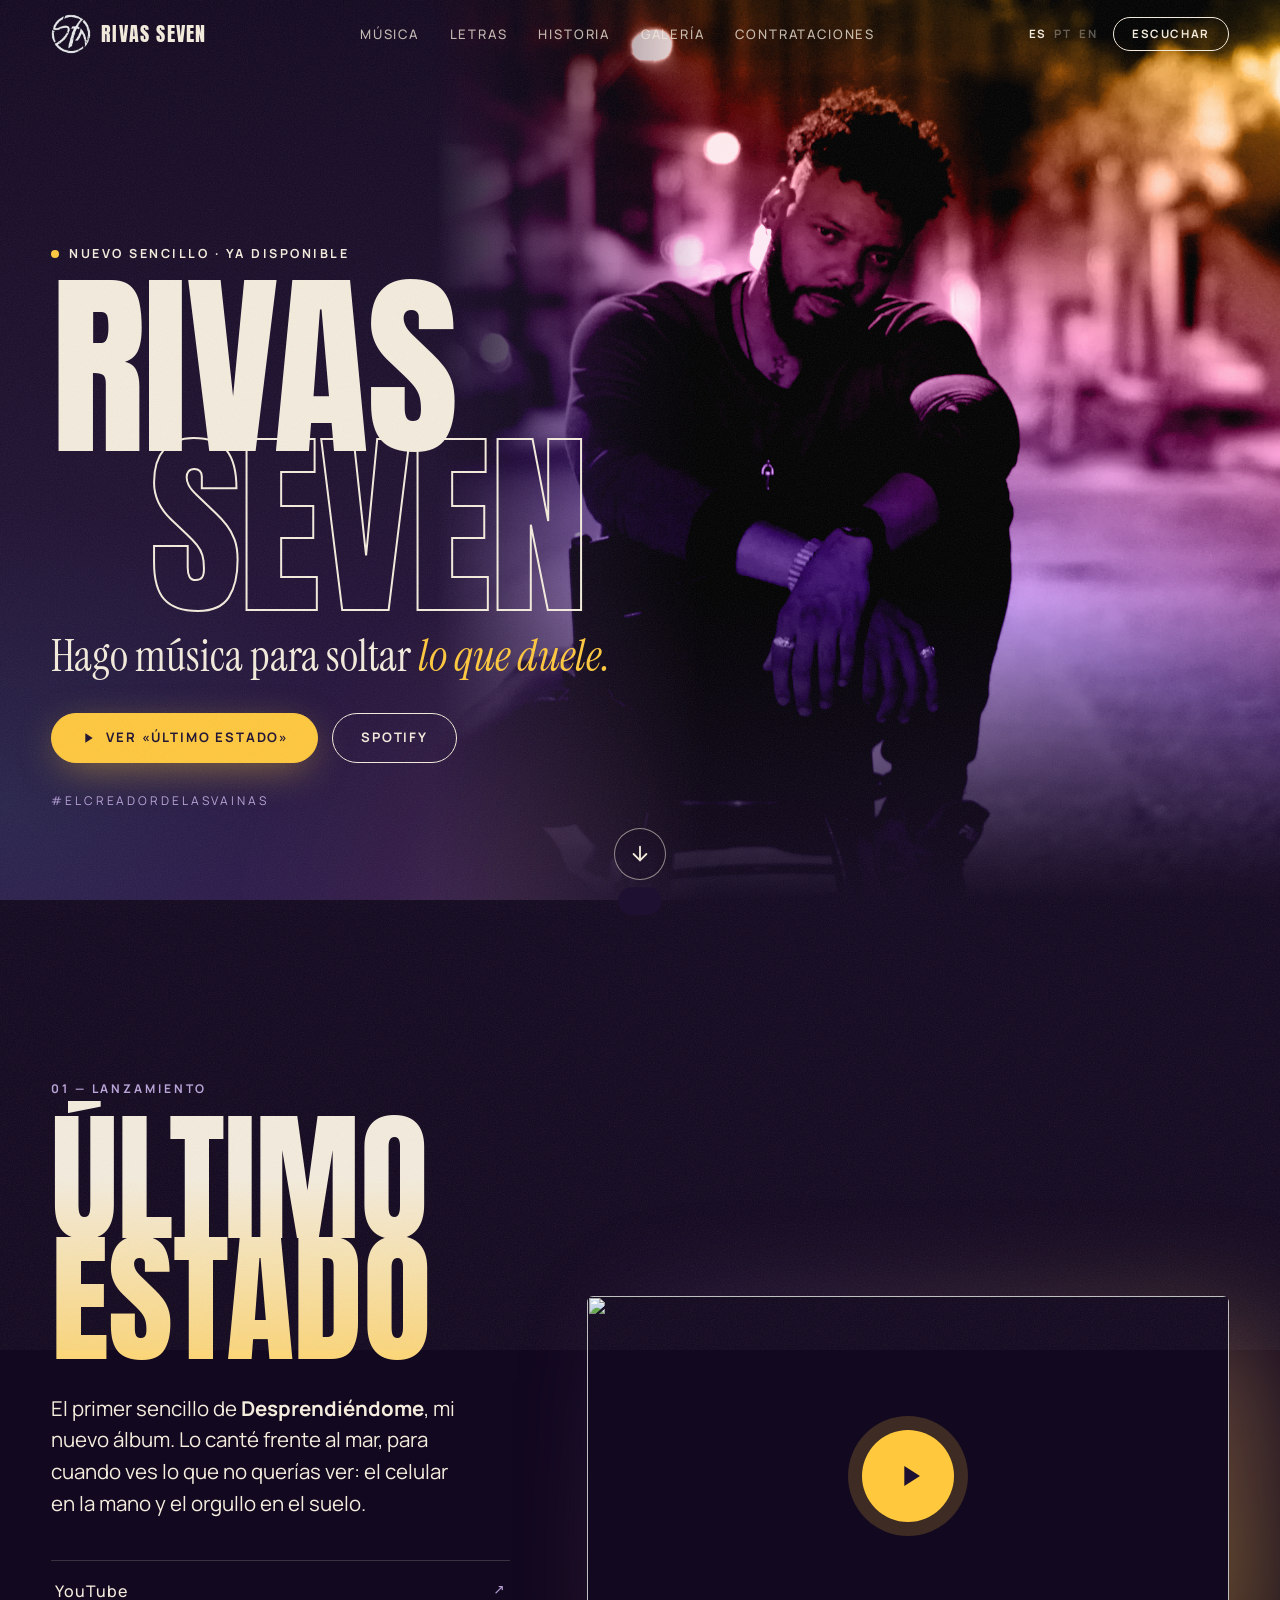
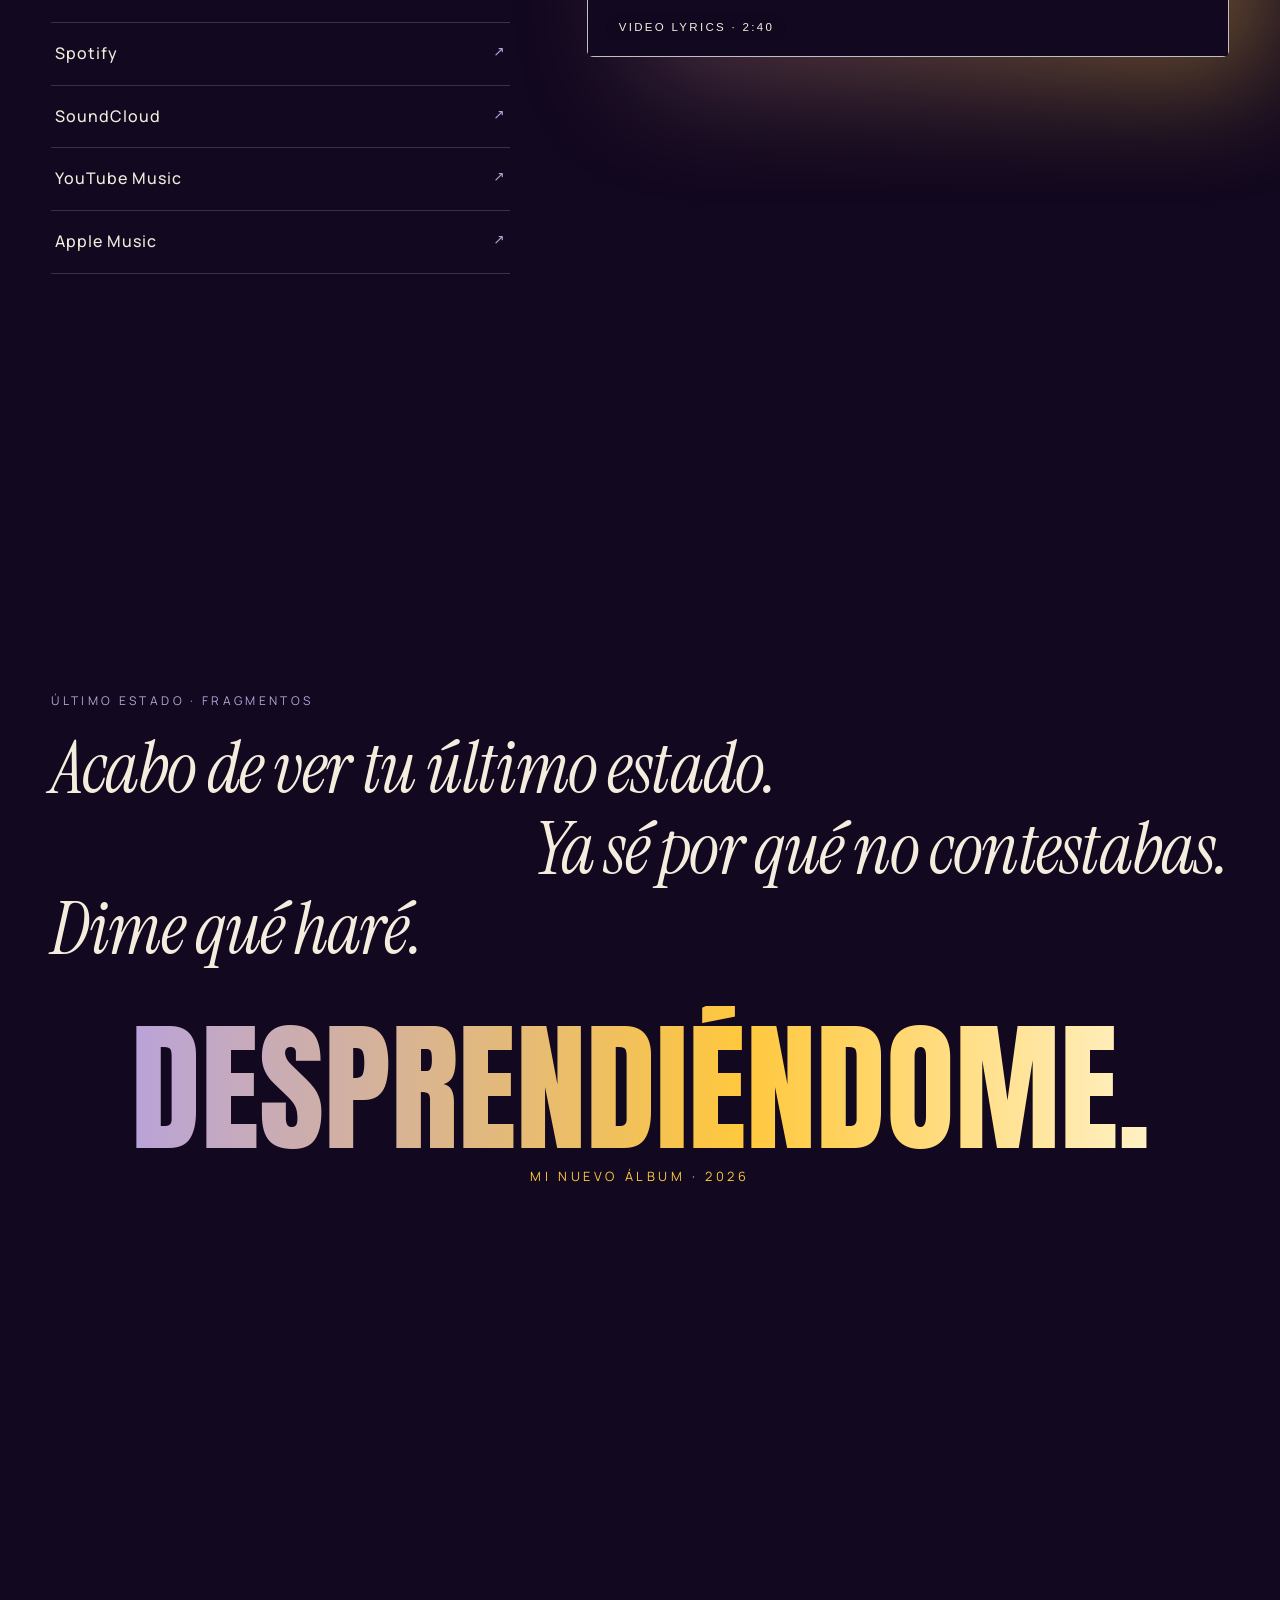
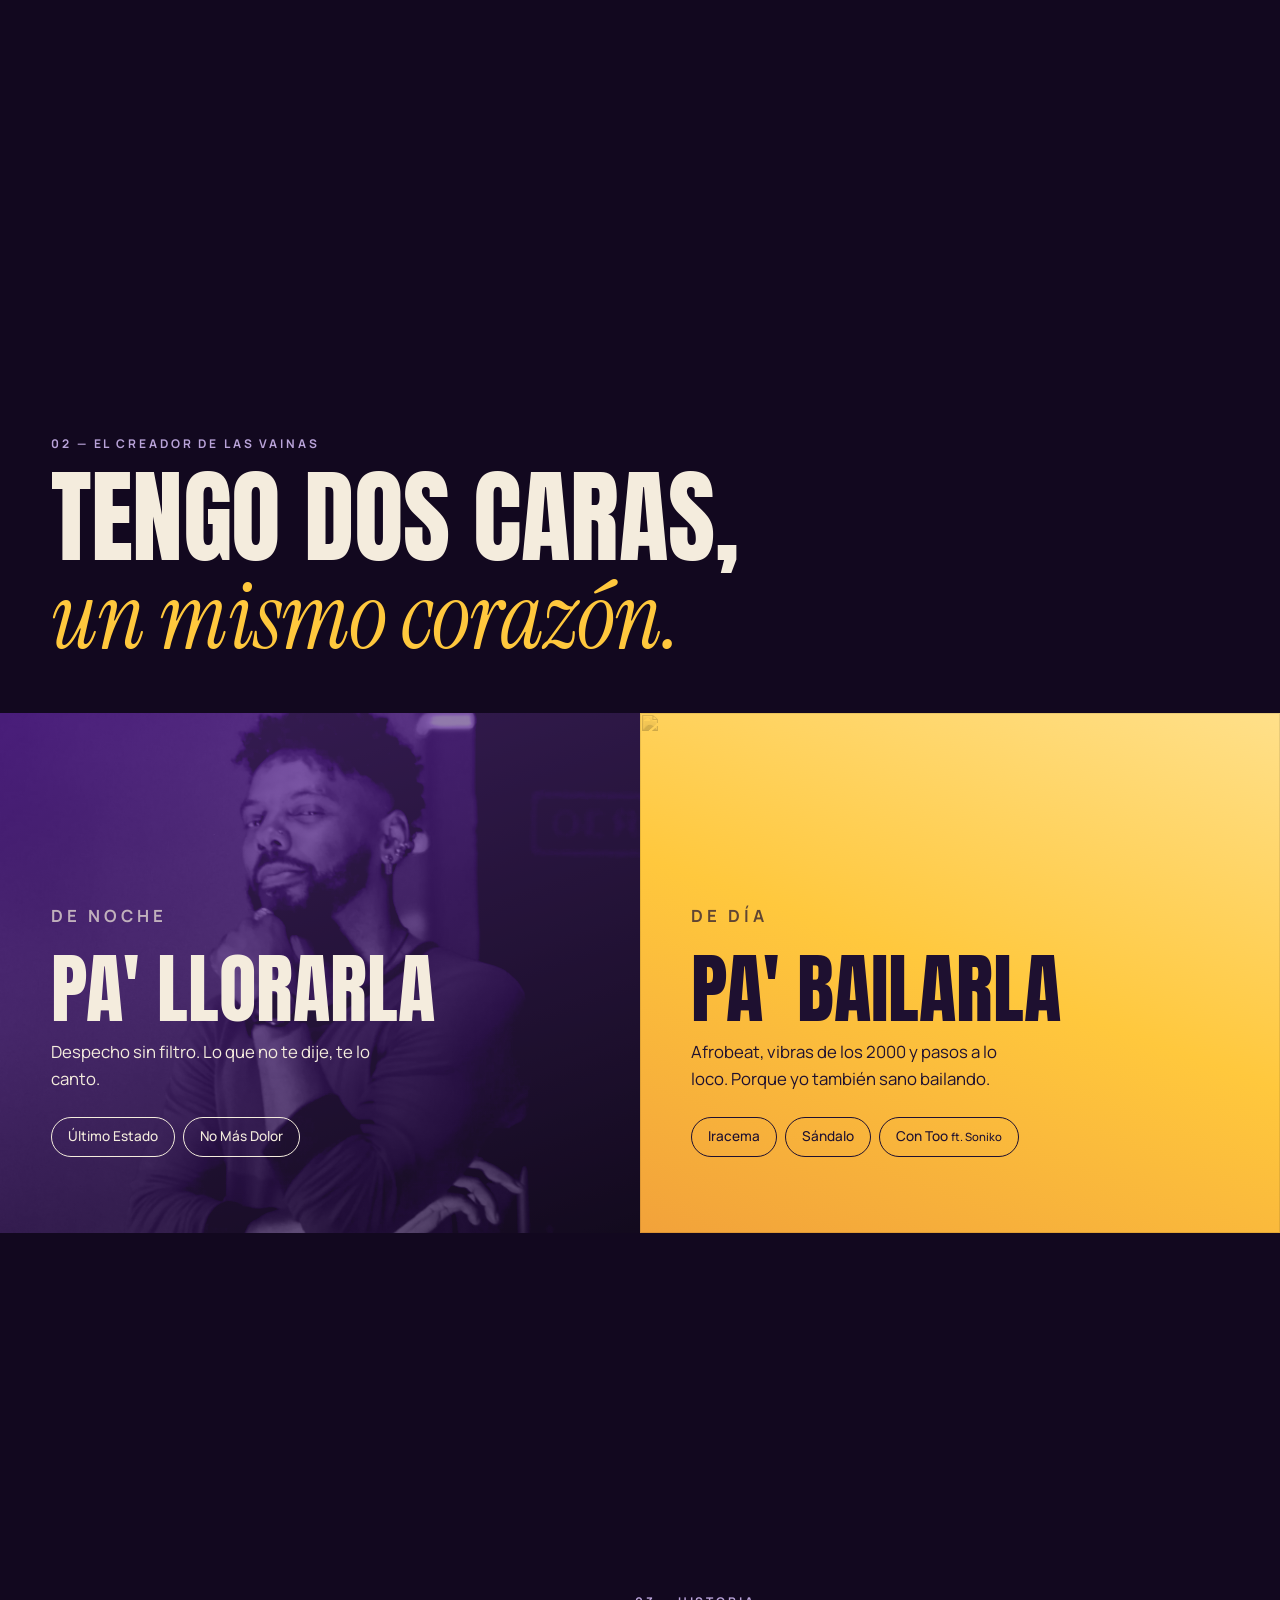
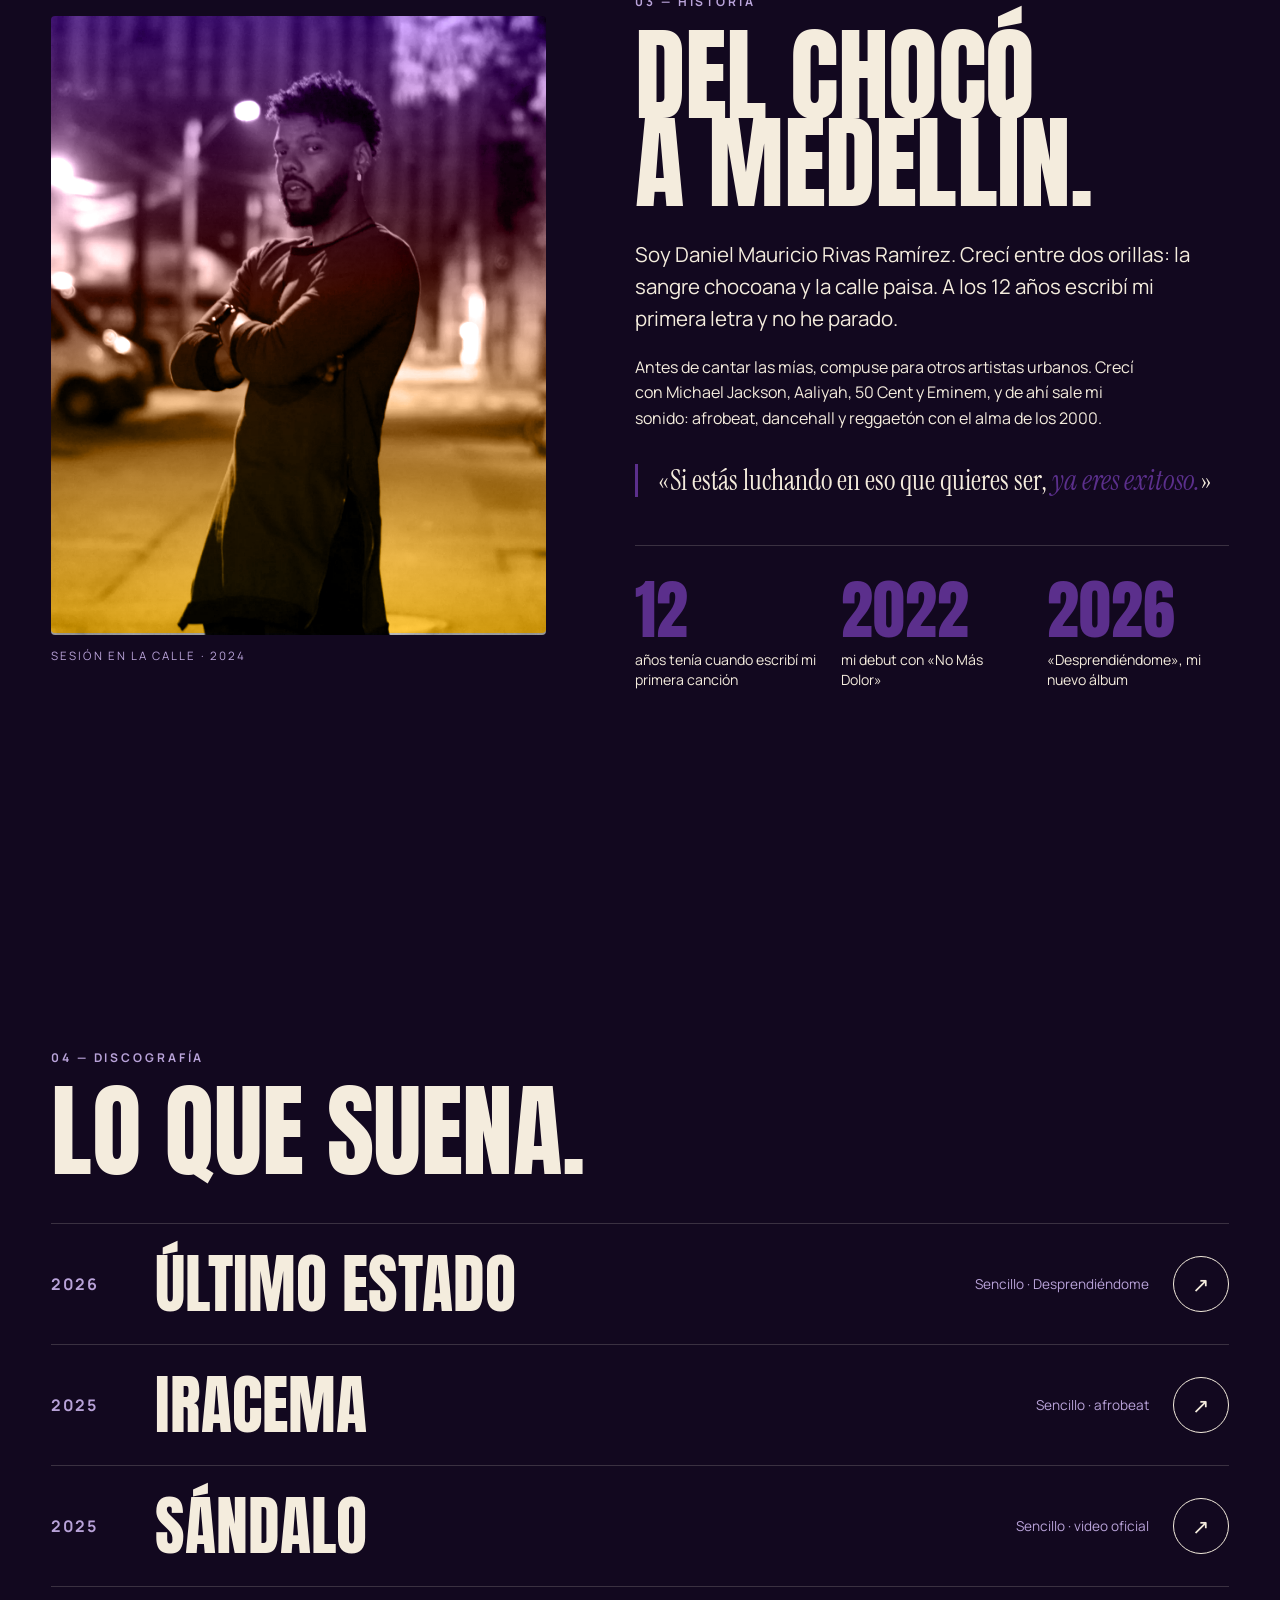
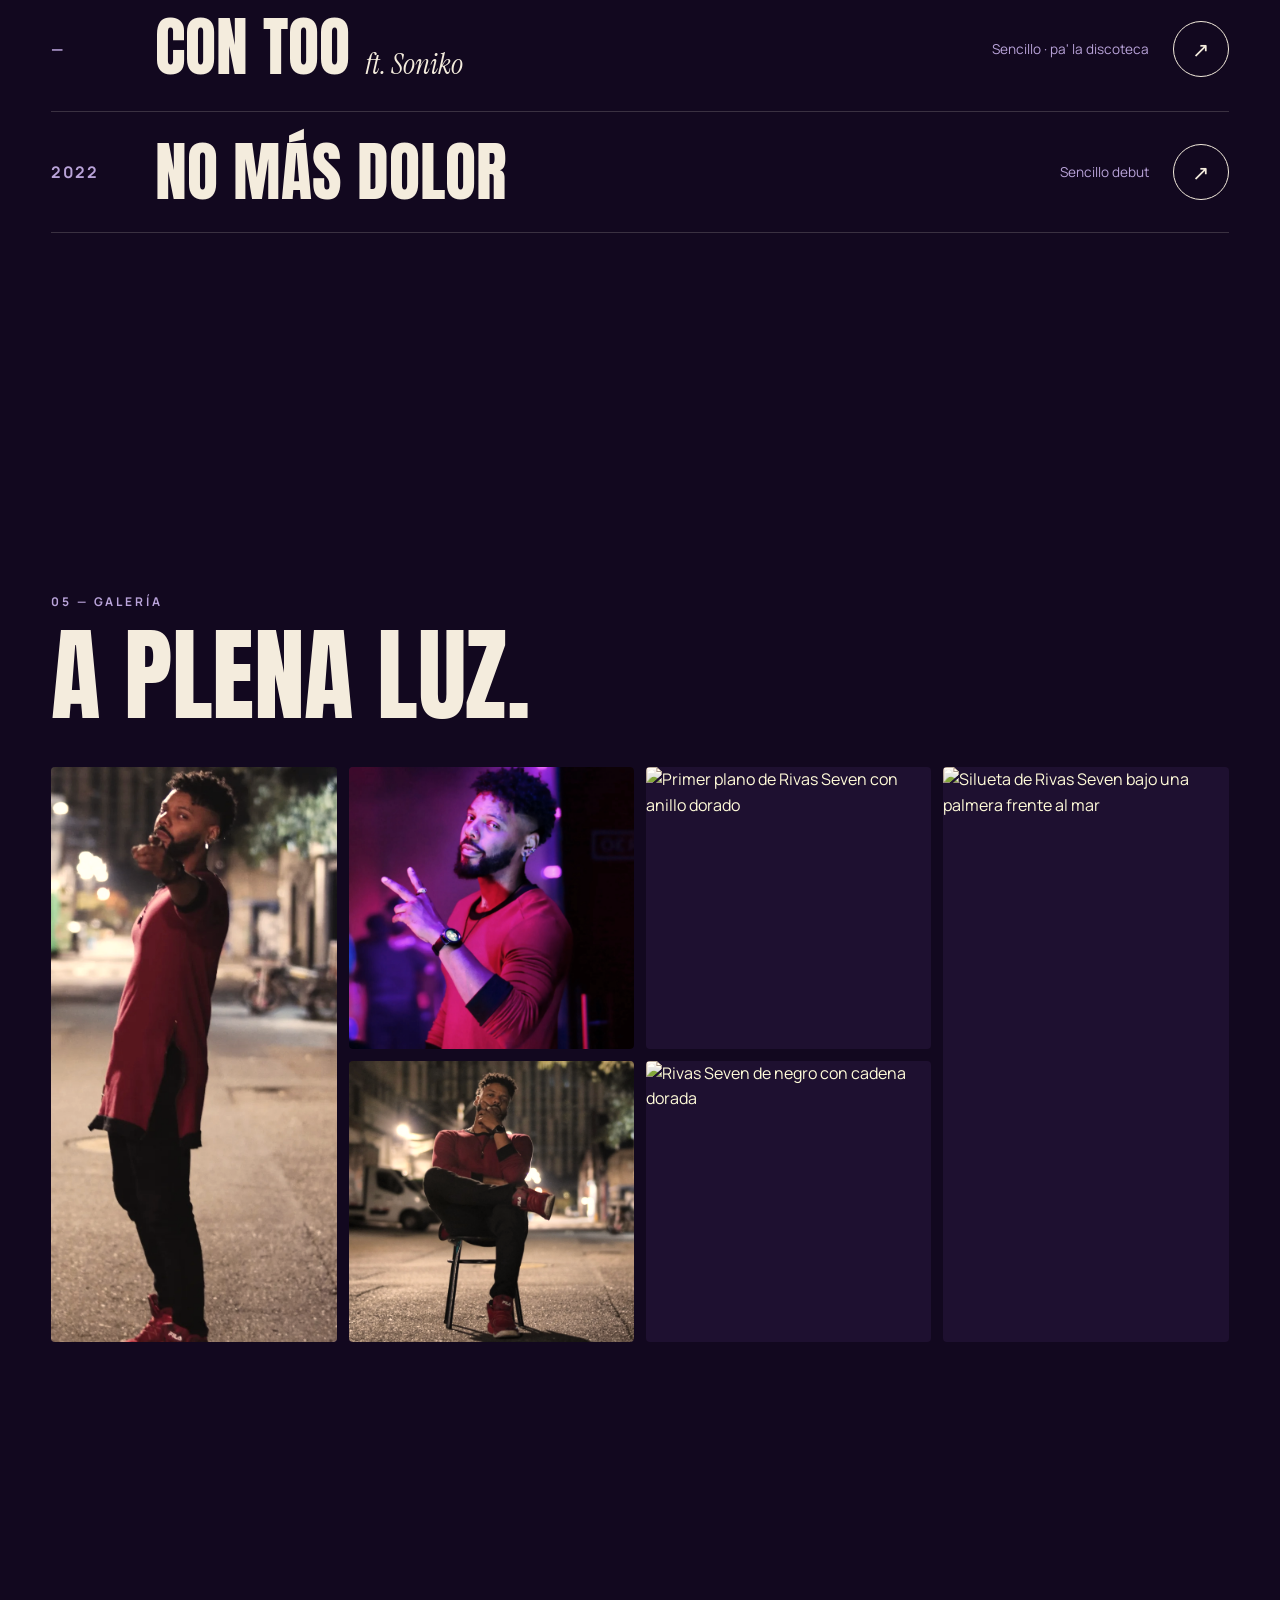
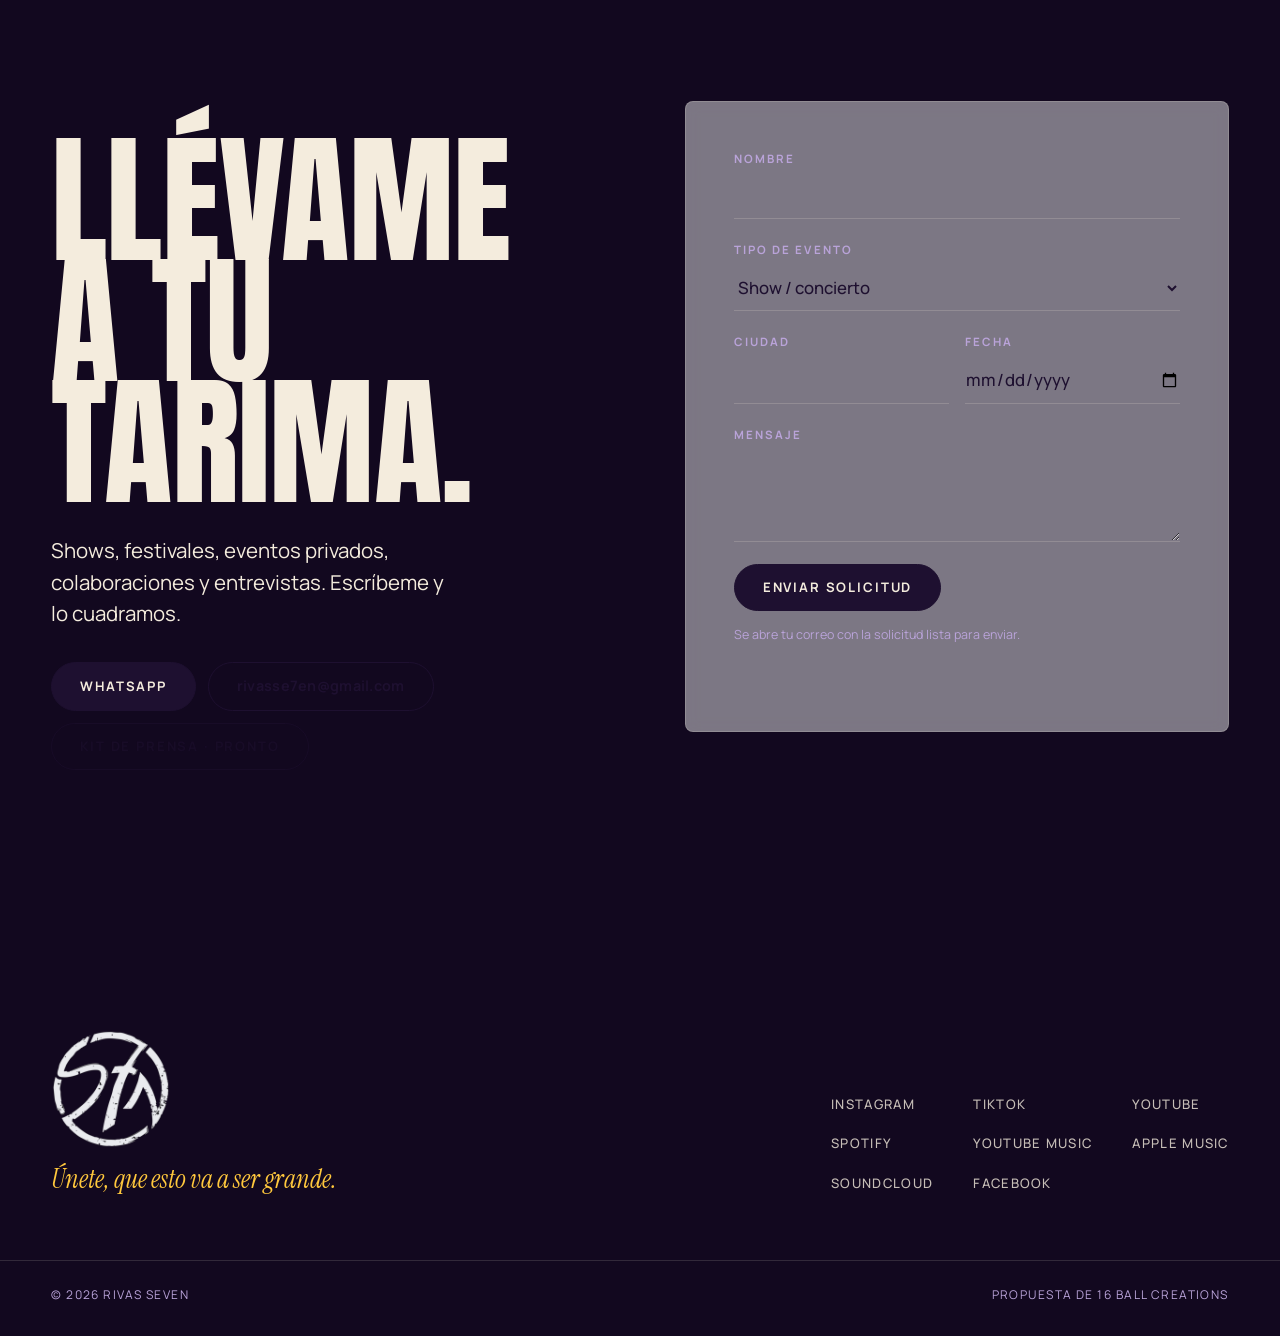
==== commit dd8b3fe4: "SoundCloud oficial: soundcloud.com/rivasseven-music Co-Authored-By: Claude Opus 5.5 <noreply@anthrop" ====
--- a/index.html
+++ b/index.html
@@ -15,7 +15,7 @@
   <link rel="preconnect" href="https://fonts.googleapis.com">
   <link rel="preconnect" href="https://fonts.gstatic.com" crossorigin>
   <link href="https://fonts.googleapis.com/css2?family=Anton&family=Instrument+Serif:ital@0;1&family=Manrope:wght@400;500;700&display=swap" rel="stylesheet">
-  <link rel="stylesheet" href="assets/css/styles.css?v=6">
+  <link rel="stylesheet" href="assets/css/styles.css?v=7">
 </head>
 <body>
   <!-- Cielo fijo: la noche violeta de fondo, el amanecer que sube y el sol -->
@@ -86,7 +86,7 @@
           <ul class="platforms reveal">
             <li><a href="https://www.youtube.com/watch?v=vY6bYel8ICk" target="_blank" rel="noopener">YouTube <span>↗</span></a></li>
             <li><a href="https://open.spotify.com/artist/6YUF1P1IFRbFpZ4d5OzjZp" target="_blank" rel="noopener">Spotify <span>↗</span></a></li>
-            <li><a href="https://soundcloud.com/sevenrivas" target="_blank" rel="noopener">SoundCloud <span>↗</span></a></li>
+            <li><a href="https://soundcloud.com/rivasseven-music" target="_blank" rel="noopener">SoundCloud <span>↗</span></a></li>
             <li><a href="https://music.youtube.com/channel/UCDO9CcWB3xydVqA3aUYBrKQ" target="_blank" rel="noopener">YouTube Music <span>↗</span></a></li>
             <li><a href="https://music.apple.com/es/artist/rivas-seven/1716807733" target="_blank" rel="noopener">Apple Music <span>↗</span></a></li>
           </ul>
@@ -266,7 +266,7 @@
         <li><a href="https://open.spotify.com/artist/6YUF1P1IFRbFpZ4d5OzjZp" target="_blank" rel="noopener">Spotify</a></li>
         <li><a href="https://music.youtube.com/channel/UCDO9CcWB3xydVqA3aUYBrKQ" target="_blank" rel="noopener">YouTube Music</a></li>
         <li><a href="https://music.apple.com/es/artist/rivas-seven/1716807733" target="_blank" rel="noopener">Apple Music</a></li>
-        <li><a href="https://soundcloud.com/sevenrivas" target="_blank" rel="noopener">SoundCloud</a></li>
+        <li><a href="https://soundcloud.com/rivasseven-music" target="_blank" rel="noopener">SoundCloud</a></li>
         <li><a href="https://www.facebook.com/share/1d1JmTCosF/" target="_blank" rel="noopener">Facebook</a></li>
       </ul>
     </div>
@@ -281,6 +281,6 @@
   </button>
 
   <div class="toast" role="status" aria-live="polite"></div>
-  <script src="assets/js/main.js?v=6" defer></script>
+  <script src="assets/js/main.js?v=7" defer></script>
 </body>
 </html>
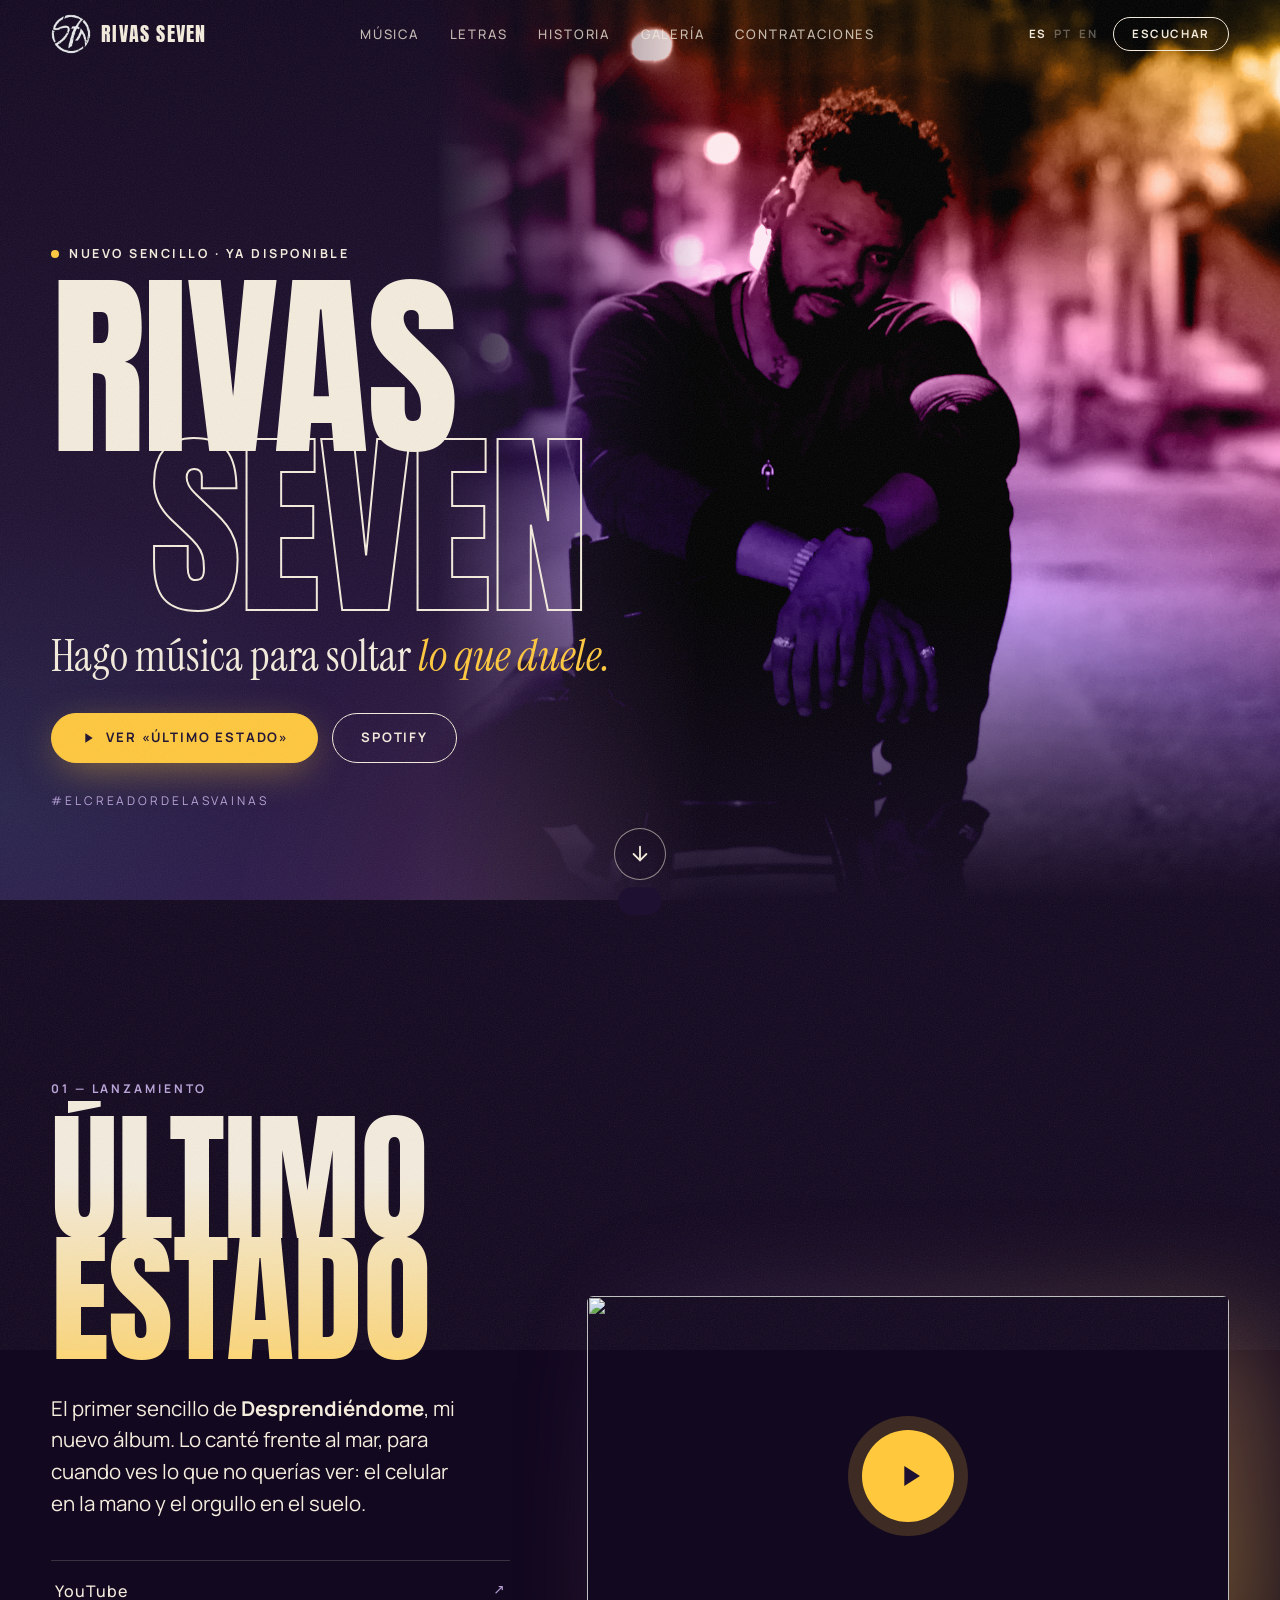
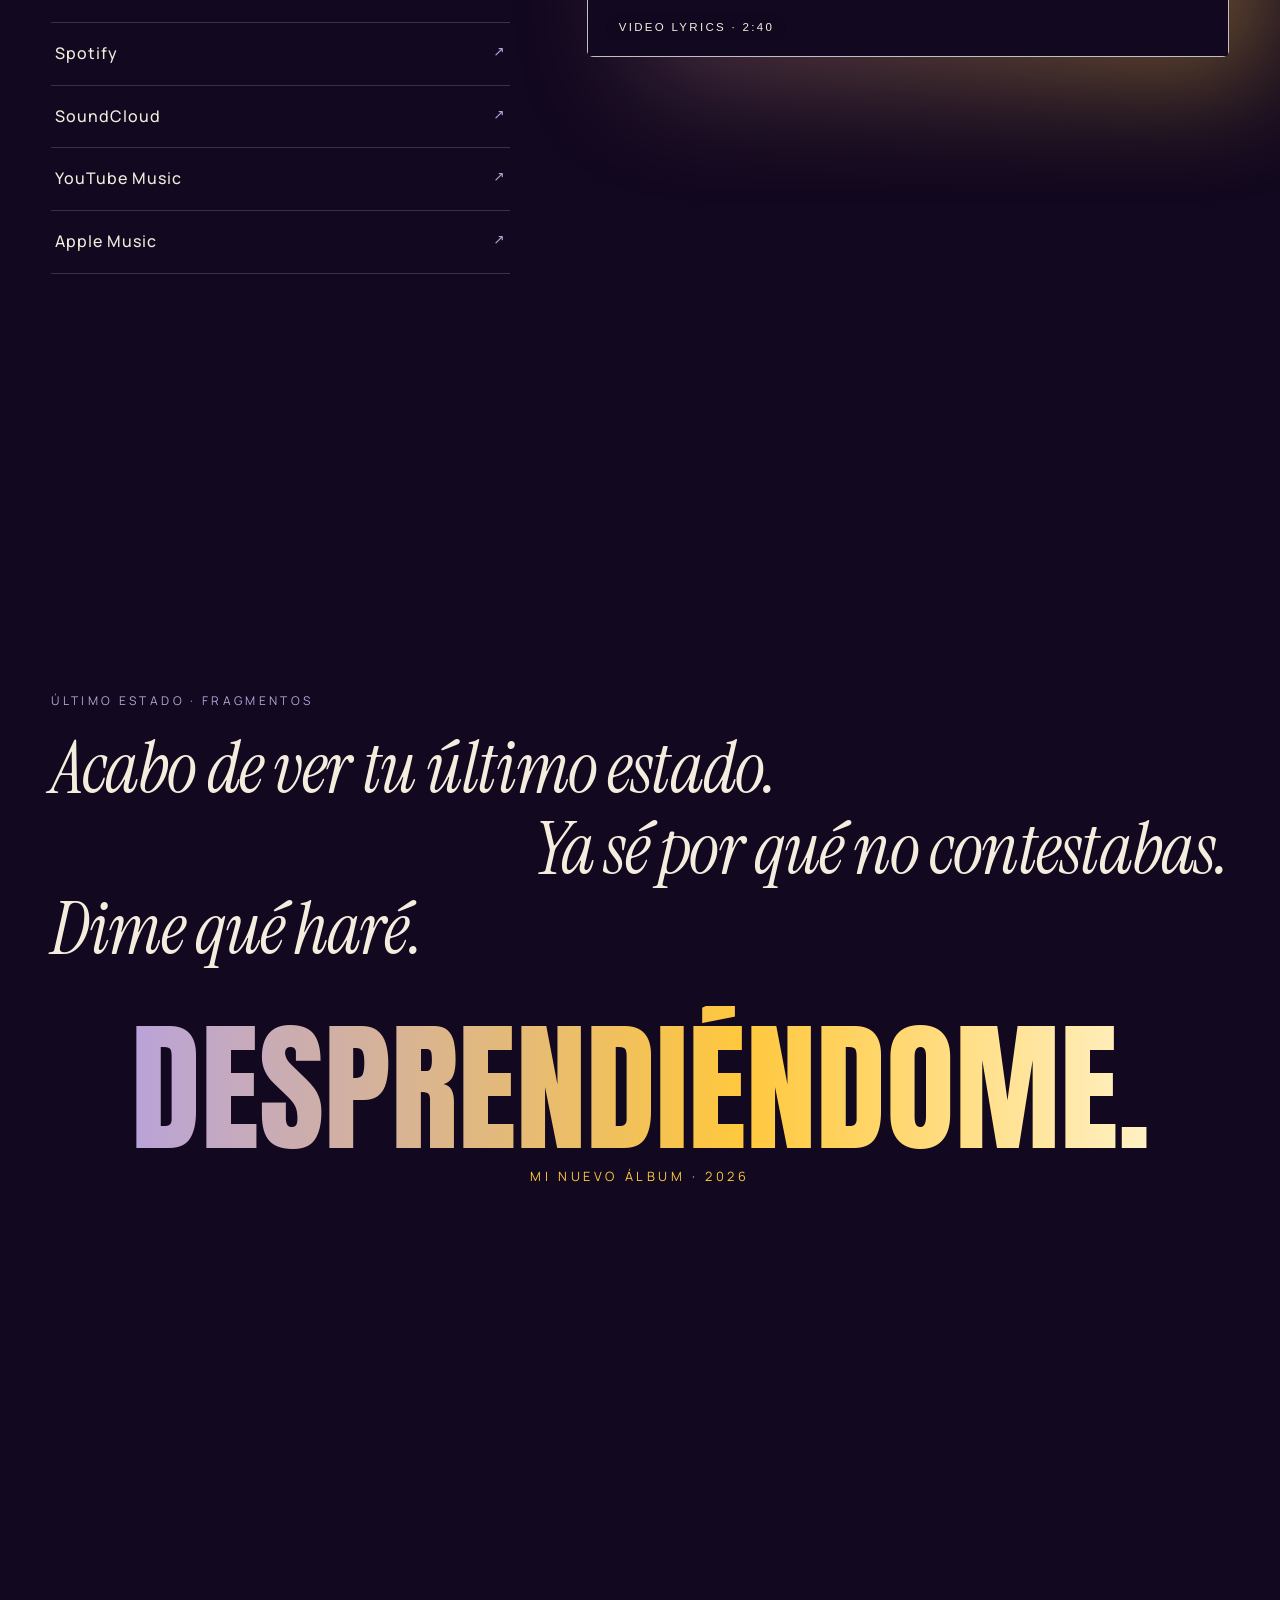
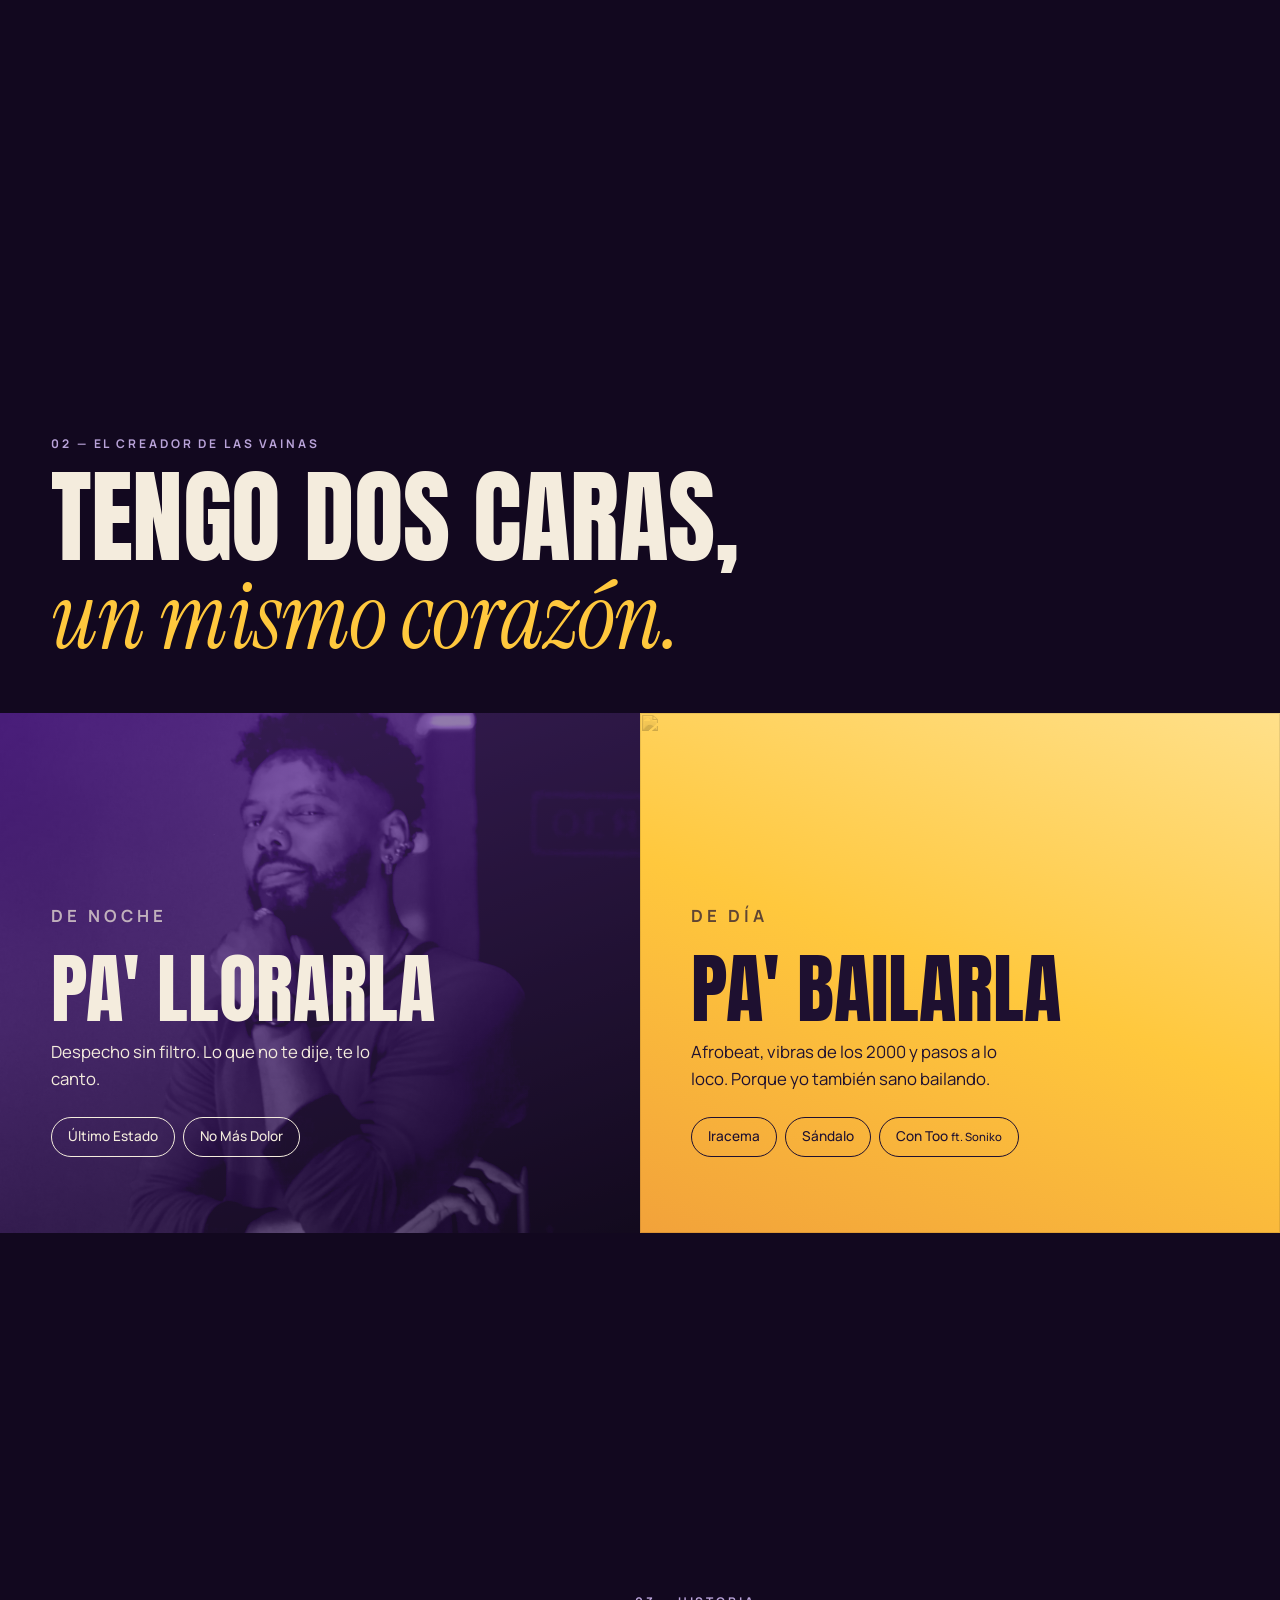
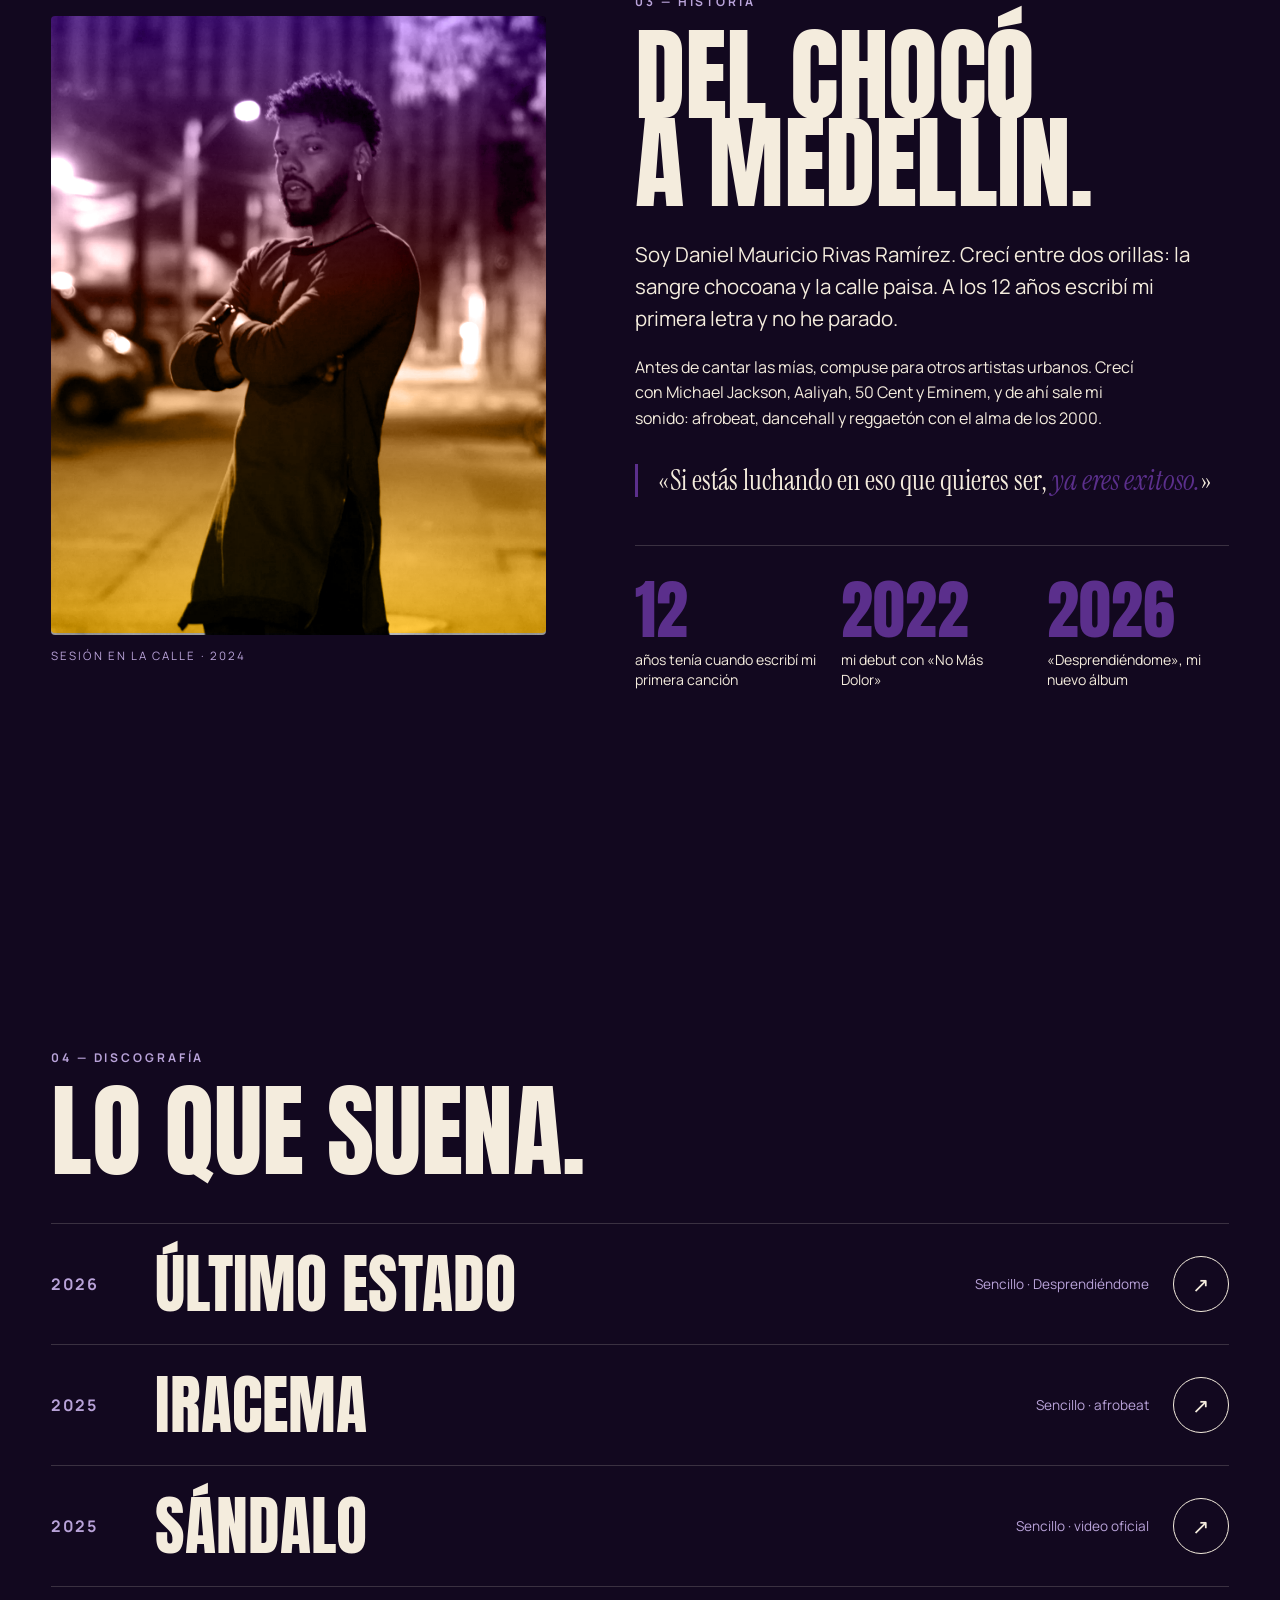
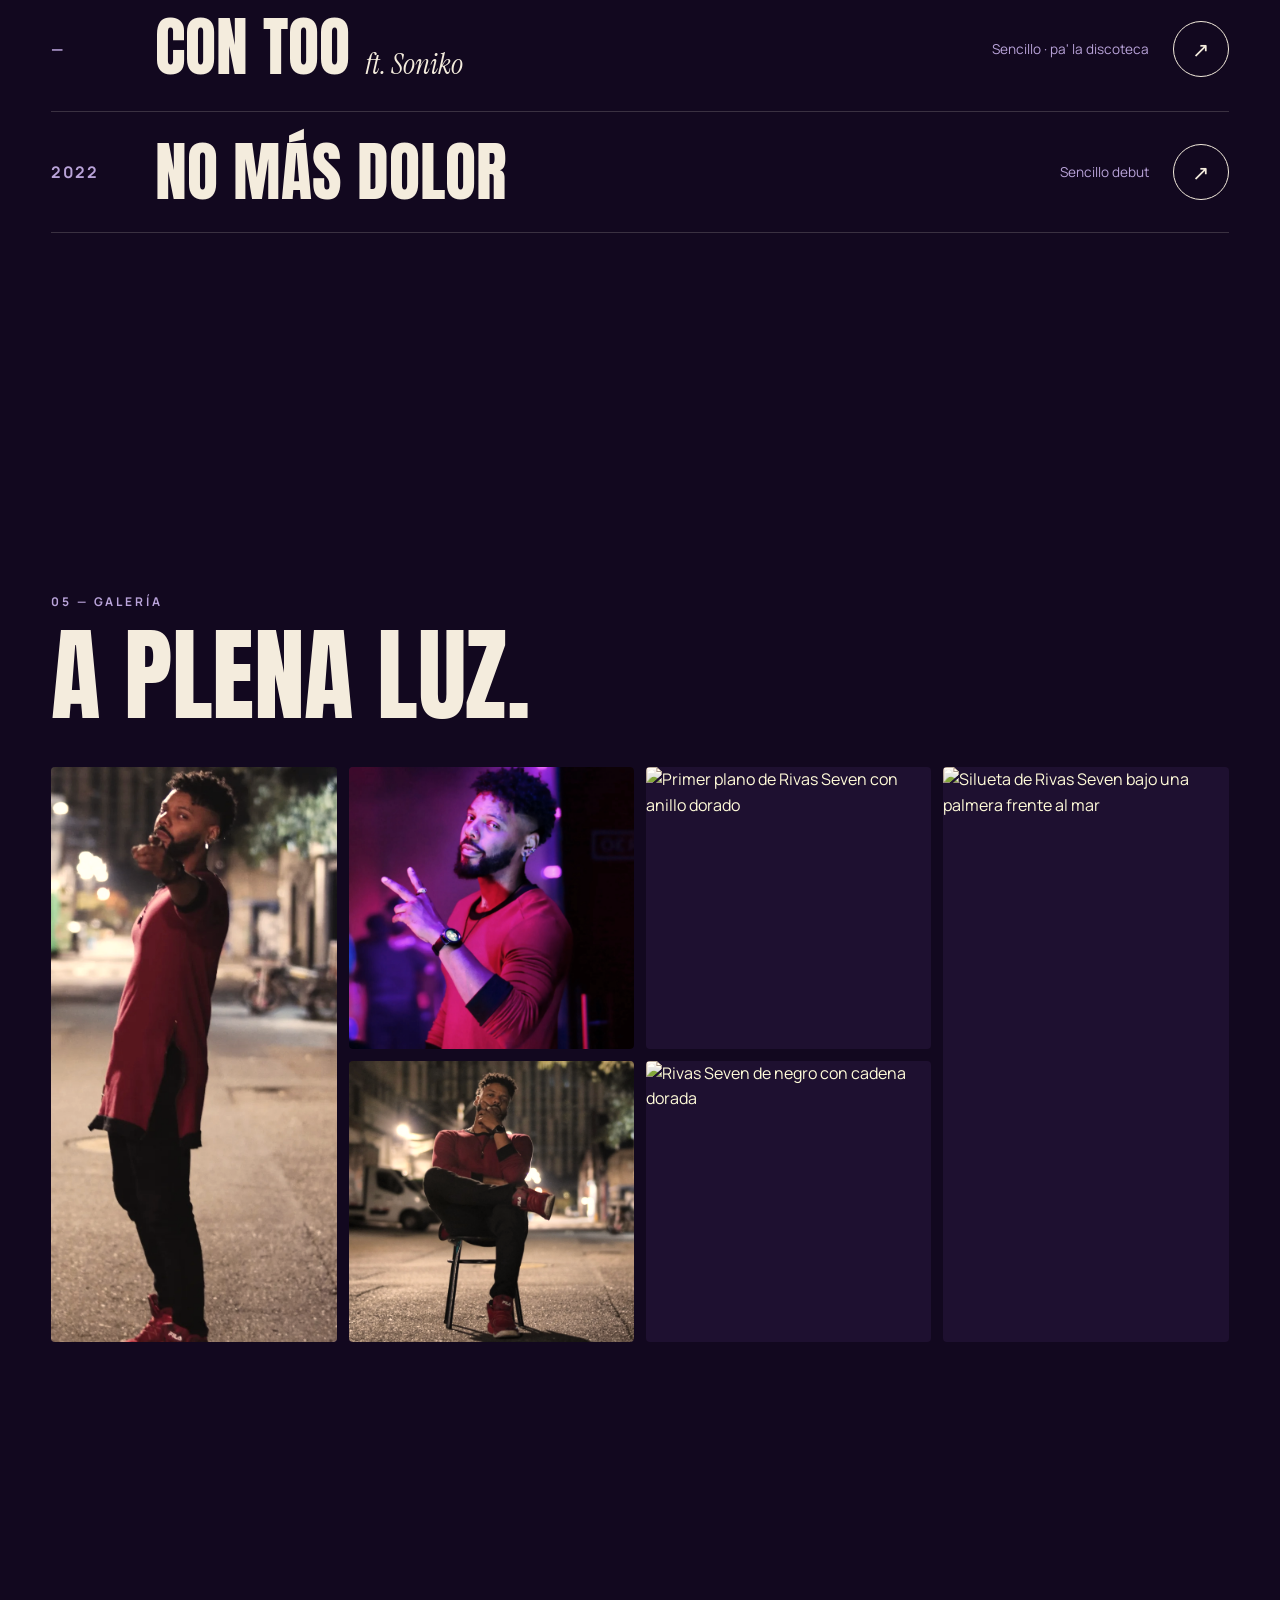
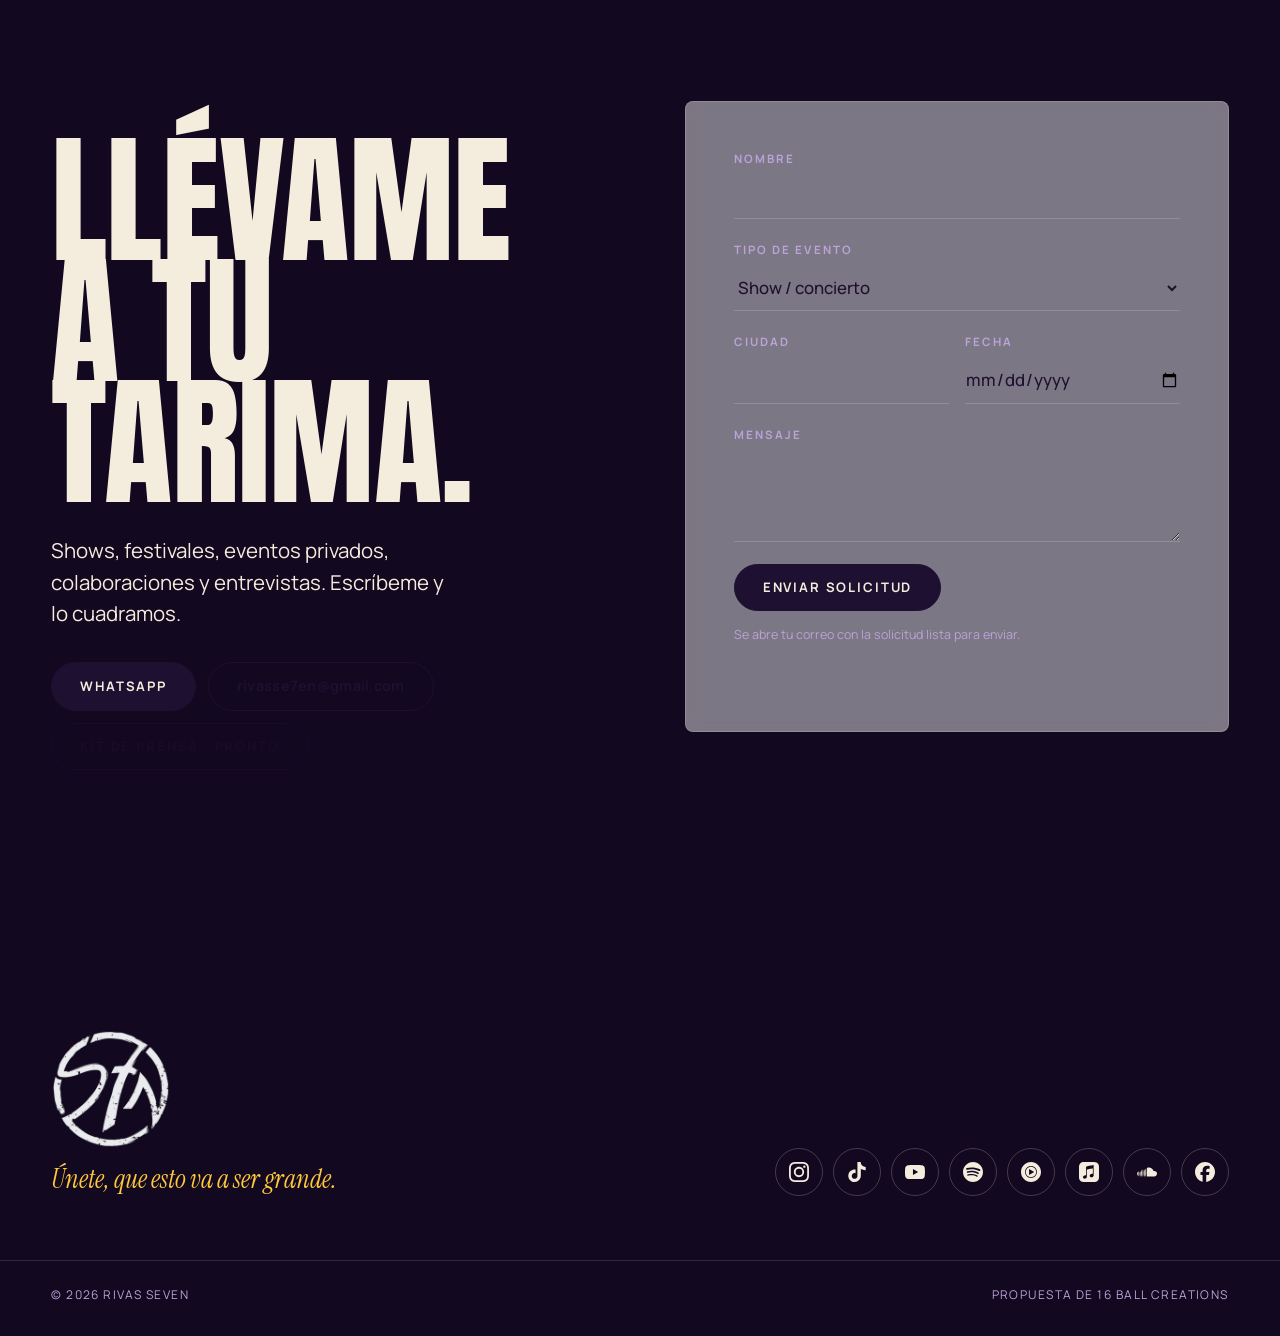
==== commit 3db125ae: "Pie: redes como íconos en lugar de texto Ocho íconos SVG en línea (Simple Icons, CC0) dentro de círc" ====
--- a/index.html
+++ b/index.html
@@ -15,7 +15,7 @@
   <link rel="preconnect" href="https://fonts.googleapis.com">
   <link rel="preconnect" href="https://fonts.gstatic.com" crossorigin>
   <link href="https://fonts.googleapis.com/css2?family=Anton&family=Instrument+Serif:ital@0;1&family=Manrope:wght@400;500;700&display=swap" rel="stylesheet">
-  <link rel="stylesheet" href="assets/css/styles.css?v=7">
+  <link rel="stylesheet" href="assets/css/styles.css?v=9">
 </head>
 <body>
   <!-- Cielo fijo: la noche violeta de fondo, el amanecer que sube y el sol -->
@@ -260,14 +260,14 @@
         <p>Únete, que esto va a ser grande.</p>
       </div>
       <ul class="socials">
-        <li><a href="https://www.instagram.com/rivasseven" target="_blank" rel="noopener">Instagram</a></li>
-        <li><a href="https://www.tiktok.com/@sevenrivas" target="_blank" rel="noopener">TikTok</a></li>
-        <li><a href="https://www.youtube.com/channel/UC889dgw7oIBWYKEC1c_NeDw" target="_blank" rel="noopener">YouTube</a></li>
-        <li><a href="https://open.spotify.com/artist/6YUF1P1IFRbFpZ4d5OzjZp" target="_blank" rel="noopener">Spotify</a></li>
-        <li><a href="https://music.youtube.com/channel/UCDO9CcWB3xydVqA3aUYBrKQ" target="_blank" rel="noopener">YouTube Music</a></li>
-        <li><a href="https://music.apple.com/es/artist/rivas-seven/1716807733" target="_blank" rel="noopener">Apple Music</a></li>
-        <li><a href="https://soundcloud.com/rivasseven-music" target="_blank" rel="noopener">SoundCloud</a></li>
-        <li><a href="https://www.facebook.com/share/1d1JmTCosF/" target="_blank" rel="noopener">Facebook</a></li>
+        <li><a href="https://www.instagram.com/rivasseven" target="_blank" rel="noopener" aria-label="Instagram" title="Instagram"><svg viewBox="0 0 24 24" aria-hidden="true"><path d="M7.0301.084c-1.2768.0602-2.1487.264-2.911.5634-.7888.3075-1.4575.72-2.1228 1.3877-.6652.6677-1.075 1.3368-1.3802 2.127-.2954.7638-.4956 1.6365-.552 2.914-.0564 1.2775-.0689 1.6882-.0626 4.947.0062 3.2586.0206 3.6671.0825 4.9473.061 1.2765.264 2.1482.5635 2.9107.308.7889.72 1.4573 1.388 2.1228.6679.6655 1.3365 1.0743 2.1285 1.38.7632.295 1.6361.4961 2.9134.552 1.2773.056 1.6884.069 4.9462.0627 3.2578-.0062 3.668-.0207 4.9478-.0814 1.28-.0607 2.147-.2652 2.9098-.5633.7889-.3086 1.4578-.72 2.1228-1.3881.665-.6682 1.0745-1.3378 1.3795-2.1284.2957-.7632.4966-1.636.552-2.9124.056-1.2809.0692-1.6898.063-4.948-.0063-3.2583-.021-3.6668-.0817-4.9465-.0607-1.2797-.264-2.1487-.5633-2.9117-.3084-.7889-.72-1.4568-1.3876-2.1228C21.2982 1.33 20.628.9208 19.8378.6165 19.074.321 18.2017.1197 16.9244.0645 15.6471.0093 15.236-.005 11.977.0014 8.718.0076 8.31.0215 7.0301.0839m.1402 21.6932c-1.17-.0509-1.8053-.2453-2.2287-.408-.5606-.216-.96-.4771-1.3819-.895-.422-.4178-.6811-.8186-.9-1.378-.1644-.4234-.3624-1.058-.4171-2.228-.0595-1.2645-.072-1.6442-.079-4.848-.007-3.2037.0053-3.583.0607-4.848.05-1.169.2456-1.805.408-2.2282.216-.5613.4762-.96.895-1.3816.4188-.4217.8184-.6814 1.3783-.9003.423-.1651 1.0575-.3614 2.227-.4171 1.2655-.06 1.6447-.072 4.848-.079 3.2033-.007 3.5835.005 4.8495.0608 1.169.0508 1.8053.2445 2.228.408.5608.216.96.4754 1.3816.895.4217.4194.6816.8176.9005 1.3787.1653.4217.3617 1.056.4169 2.2263.0602 1.2655.0739 1.645.0796 4.848.0058 3.203-.0055 3.5834-.061 4.848-.051 1.17-.245 1.8055-.408 2.2294-.216.5604-.4763.96-.8954 1.3814-.419.4215-.8181.6811-1.3783.9-.4224.1649-1.0577.3617-2.2262.4174-1.2656.0595-1.6448.072-4.8493.079-3.2045.007-3.5825-.006-4.848-.0608M16.953 5.5864A1.44 1.44 0 1 0 18.39 4.144a1.44 1.44 0 0 0-1.437 1.4424M5.8385 12.012c.0067 3.4032 2.7706 6.1557 6.173 6.1493 3.4026-.0065 6.157-2.7701 6.1506-6.1733-.0065-3.4032-2.771-6.1565-6.174-6.1498-3.403.0067-6.156 2.771-6.1496 6.1738M8 12.0077a4 4 0 1 1 4.008 3.9921A3.9996 3.9996 0 0 1 8 12.0077"/></svg></a></li>
+        <li><a href="https://www.tiktok.com/@rivasseven" target="_blank" rel="noopener" aria-label="TikTok" title="TikTok"><svg viewBox="0 0 24 24" aria-hidden="true"><path d="M12.525.02c1.31-.02 2.61-.01 3.91-.02.08 1.53.63 3.09 1.75 4.17 1.12 1.11 2.7 1.62 4.24 1.79v4.03c-1.44-.05-2.89-.35-4.2-.97-.57-.26-1.1-.59-1.62-.93-.01 2.92.01 5.84-.02 8.75-.08 1.4-.54 2.79-1.35 3.94-1.31 1.92-3.58 3.17-5.91 3.21-1.43.08-2.86-.31-4.08-1.03-2.02-1.19-3.44-3.37-3.65-5.71-.02-.5-.03-1-.01-1.49.18-1.9 1.12-3.72 2.58-4.96 1.66-1.44 3.98-2.13 6.15-1.72.02 1.48-.04 2.96-.04 4.44-.99-.32-2.15-.23-3.02.37-.63.41-1.11 1.04-1.36 1.75-.21.51-.15 1.07-.14 1.61.24 1.64 1.82 3.02 3.5 2.87 1.12-.01 2.19-.66 2.77-1.61.19-.33.4-.67.41-1.06.1-1.79.06-3.57.07-5.36.01-4.03-.01-8.05.02-12.07z"/></svg></a></li>
+        <li><a href="https://www.youtube.com/channel/UC889dgw7oIBWYKEC1c_NeDw" target="_blank" rel="noopener" aria-label="YouTube" title="YouTube"><svg viewBox="0 0 24 24" aria-hidden="true"><path d="M23.498 6.186a3.016 3.016 0 0 0-2.122-2.136C19.505 3.545 12 3.545 12 3.545s-7.505 0-9.377.505A3.017 3.017 0 0 0 .502 6.186C0 8.07 0 12 0 12s0 3.93.502 5.814a3.016 3.016 0 0 0 2.122 2.136c1.871.505 9.376.505 9.376.505s7.505 0 9.377-.505a3.015 3.015 0 0 0 2.122-2.136C24 15.93 24 12 24 12s0-3.93-.502-5.814zM9.545 15.568V8.432L15.818 12l-6.273 3.568z"/></svg></a></li>
+        <li><a href="https://open.spotify.com/artist/6YUF1P1IFRbFpZ4d5OzjZp" target="_blank" rel="noopener" aria-label="Spotify" title="Spotify"><svg viewBox="0 0 24 24" aria-hidden="true"><path d="M12 0C5.4 0 0 5.4 0 12s5.4 12 12 12 12-5.4 12-12S18.66 0 12 0zm5.521 17.34c-.24.359-.66.48-1.021.24-2.82-1.74-6.36-2.101-10.561-1.141-.418.122-.779-.179-.899-.539-.12-.421.18-.78.54-.9 4.56-1.021 8.52-.6 11.64 1.32.42.18.479.659.301 1.02zm1.44-3.3c-.301.42-.841.6-1.262.3-3.239-1.98-8.159-2.58-11.939-1.38-.479.12-1.02-.12-1.14-.6-.12-.48.12-1.021.6-1.141C9.6 9.9 15 10.561 18.72 12.84c.361.181.54.78.241 1.2zm.12-3.36C15.24 8.4 8.82 8.16 5.16 9.301c-.6.179-1.2-.181-1.38-.721-.18-.601.18-1.2.72-1.381 4.26-1.26 11.28-1.02 15.721 1.621.539.3.719 1.02.419 1.56-.299.421-1.02.599-1.559.3z"/></svg></a></li>
+        <li><a href="https://music.youtube.com/channel/UCDO9CcWB3xydVqA3aUYBrKQ" target="_blank" rel="noopener" aria-label="YouTube Music" title="YouTube Music"><svg viewBox="0 0 24 24" aria-hidden="true"><path d="M12 0C5.376 0 0 5.376 0 12s5.376 12 12 12 12-5.376 12-12S18.624 0 12 0zm0 19.104c-3.924 0-7.104-3.18-7.104-7.104S8.076 4.896 12 4.896s7.104 3.18 7.104 7.104-3.18 7.104-7.104 7.104zm0-13.332c-3.432 0-6.228 2.796-6.228 6.228S8.568 18.228 12 18.228s6.228-2.796 6.228-6.228S15.432 5.772 12 5.772zM9.684 15.54V8.46L15.816 12l-6.132 3.54z"/></svg></a></li>
+        <li><a href="https://music.apple.com/es/artist/rivas-seven/1716807733" target="_blank" rel="noopener" aria-label="Apple Music" title="Apple Music"><svg viewBox="0 0 24 24" aria-hidden="true"><path d="M23.994 6.124a9.23 9.23 0 00-.24-2.19c-.317-1.31-1.062-2.31-2.18-3.043a5.022 5.022 0 00-1.877-.726 10.496 10.496 0 00-1.564-.15c-.04-.003-.083-.01-.124-.013H5.986c-.152.01-.303.017-.455.026-.747.043-1.49.123-2.193.4-1.336.53-2.3 1.452-2.865 2.78-.192.448-.292.925-.363 1.408-.056.392-.088.785-.1 1.18 0 .032-.007.062-.01.093v12.223c.01.14.017.283.027.424.05.815.154 1.624.497 2.373.65 1.42 1.738 2.353 3.234 2.801.42.127.856.187 1.293.228.555.053 1.11.06 1.667.06h11.03a12.5 12.5 0 001.57-.1c.822-.106 1.596-.35 2.295-.81a5.046 5.046 0 001.88-2.207c.186-.42.293-.87.37-1.324.113-.675.138-1.358.137-2.04-.002-3.8 0-7.595-.003-11.393zm-6.423 3.99v5.712c0 .417-.058.827-.244 1.206-.29.59-.76.962-1.388 1.14-.35.1-.706.157-1.07.173-.95.045-1.773-.6-1.943-1.536a1.88 1.88 0 011.038-2.022c.323-.16.67-.25 1.018-.324.378-.082.758-.153 1.134-.24.274-.063.457-.23.51-.516a.904.904 0 00.02-.193c0-1.815 0-3.63-.002-5.443a.725.725 0 00-.026-.185c-.04-.15-.15-.243-.304-.234-.16.01-.318.035-.475.066-.76.15-1.52.303-2.28.456l-2.325.47-1.374.278c-.016.003-.032.01-.048.013-.277.077-.377.203-.39.49-.002.042 0 .086 0 .13-.002 2.602 0 5.204-.003 7.805 0 .42-.047.836-.215 1.227-.278.64-.77 1.04-1.434 1.233-.35.1-.71.16-1.075.172-.96.036-1.755-.6-1.92-1.544-.14-.812.23-1.685 1.154-2.075.357-.15.73-.232 1.108-.31.287-.06.575-.116.86-.177.383-.083.583-.323.6-.714v-.15c0-2.96 0-5.922.002-8.882 0-.123.013-.25.042-.37.07-.285.273-.448.546-.518.255-.066.515-.112.774-.165.733-.15 1.466-.296 2.2-.444l2.27-.46c.67-.134 1.34-.27 2.01-.403.22-.043.442-.088.663-.106.31-.025.523.17.554.482.008.073.012.148.012.223.002 1.91.002 3.822 0 5.732z"/></svg></a></li>
+        <li><a href="https://soundcloud.com/rivasseven-music" target="_blank" rel="noopener" aria-label="SoundCloud" title="SoundCloud"><svg viewBox="0 0 24 24" aria-hidden="true"><path d="M23.999 14.165c-.052 1.796-1.612 3.169-3.4 3.169h-8.18a.68.68 0 0 1-.675-.683V7.862a.747.747 0 0 1 .452-.724s.75-.513 2.333-.513a5.364 5.364 0 0 1 2.763.755 5.433 5.433 0 0 1 2.57 3.54c.282-.08.574-.121.868-.12.884 0 1.73.358 2.347.992s.948 1.49.922 2.373ZM10.721 8.421c.247 2.98.427 5.697 0 8.672a.264.264 0 0 1-.53 0c-.395-2.946-.22-5.718 0-8.672a.264.264 0 0 1 .53 0ZM9.072 9.448c.285 2.659.37 4.986-.006 7.655a.277.277 0 0 1-.55 0c-.331-2.63-.256-5.02 0-7.655a.277.277 0 0 1 .556 0Zm-1.663-.257c.27 2.726.39 5.171 0 7.904a.266.266 0 0 1-.532 0c-.38-2.69-.257-5.21 0-7.904a.266.266 0 0 1 .532 0Zm-1.647.77a26.108 26.108 0 0 1-.008 7.147.272.272 0 0 1-.542 0 27.955 27.955 0 0 1 0-7.147.275.275 0 0 1 .55 0Zm-1.67 1.769c.421 1.865.228 3.5-.029 5.388a.257.257 0 0 1-.514 0c-.21-1.858-.398-3.549 0-5.389a.272.272 0 0 1 .543 0Zm-1.655-.273c.388 1.897.26 3.508-.01 5.412-.026.28-.514.283-.54 0-.244-1.878-.347-3.54-.01-5.412a.283.283 0 0 1 .56 0Zm-1.668.911c.4 1.268.257 2.292-.026 3.572a.257.257 0 0 1-.514 0c-.241-1.262-.354-2.312-.023-3.572a.283.283 0 0 1 .563 0Z"/></svg></a></li>
+        <li><a href="https://www.facebook.com/share/1d1JmTCosF/" target="_blank" rel="noopener" aria-label="Facebook" title="Facebook"><svg viewBox="0 0 24 24" aria-hidden="true"><path d="M9.101 23.691v-7.98H6.627v-3.667h2.474v-1.58c0-4.085 1.848-5.978 5.858-5.978.401 0 .955.042 1.468.103a8.68 8.68 0 0 1 1.141.195v3.325a8.623 8.623 0 0 0-.653-.036 26.805 26.805 0 0 0-.733-.009c-.707 0-1.259.096-1.675.309a1.686 1.686 0 0 0-.679.622c-.258.42-.374.995-.374 1.752v1.297h3.919l-.386 2.103-.287 1.564h-3.246v8.245C19.396 23.238 24 18.179 24 12.044c0-6.627-5.373-12-12-12s-12 5.373-12 12c0 5.628 3.874 10.35 9.101 11.647Z"/></svg></a></li>
       </ul>
     </div>
     <div class="wrap footer__base">
@@ -281,6 +281,6 @@
   </button>
 
   <div class="toast" role="status" aria-live="polite"></div>
-  <script src="assets/js/main.js?v=7" defer></script>
+  <script src="assets/js/main.js?v=9" defer></script>
 </body>
 </html>
--- a/assets/css/styles.css
+++ b/assets/css/styles.css
@@ -305,9 +305,10 @@
 .footer { position: relative; background: var(--noche); color: var(--crema); padding: 80px 0 32px; }
 .footer__grid { display: flex; justify-content: space-between; align-items: flex-end; gap: 40px; flex-wrap: wrap; }
 .footer__brand p { margin: 16px 0 0; font: italic 400 1.6rem/1.2 var(--f-serif); color: var(--mango); }
-.socials { list-style: none; margin: 0; padding: 0; display: grid; grid-template-columns: repeat(3, auto); gap: 14px 40px; }
-.socials a { text-decoration: none; font-weight: 500; letter-spacing: .1em; text-transform: uppercase; font-size: .82rem; opacity: .8; }
-.socials a:hover { opacity: 1; color: var(--mango); }
+.socials { list-style: none; margin: 0; padding: 0; display: flex; flex-wrap: wrap; gap: 10px; max-width: 470px; }
+.socials a { display: grid; place-items: center; width: 48px; height: 48px; border-radius: 50%; border: 1px solid rgba(244, 236, 221, .22); color: var(--crema); transition: background .25s, color .25s, border-color .25s, transform .25s var(--ease); }
+.socials a:hover, .socials a:focus-visible { background: var(--mango); border-color: var(--mango); color: var(--violeta-noche); transform: translateY(-2px); }
+.socials svg { width: 20px; height: 20px; fill: currentColor; }
 .footer__base { display: flex; justify-content: space-between; gap: 16px; flex-wrap: wrap; margin-top: 64px; padding-top: 24px; border-top: 1px solid rgba(244, 236, 221, .14); font-size: .75rem; letter-spacing: .12em; text-transform: uppercase; color: var(--lila); }
 
 /* ───────── Botón «siguiente sección» ───────── */
@@ -394,11 +395,11 @@
   .form { padding: 24px 20px; }
   .footer { padding-bottom: calc(96px + env(safe-area-inset-bottom)); }
   .footer__base { flex-direction: column; gap: 6px; }
+  .socials { display: grid; grid-template-columns: repeat(4, 48px); gap: 12px 14px; }
 
   .next { width: 46px; height: 46px; bottom: calc(14px + env(safe-area-inset-bottom)); }
   .nav__brand span { display: none; }
   .form__row { grid-template-columns: repeat(2, minmax(0, 1fr)); gap: 12px; }
-  .socials { grid-template-columns: repeat(2, auto); }
   .shot--wide { grid-column: span 2; }
   .hero__line--outline { -webkit-text-stroke-width: 1.5px; }
   .lyrics { height: 160vh; height: 160svh; }
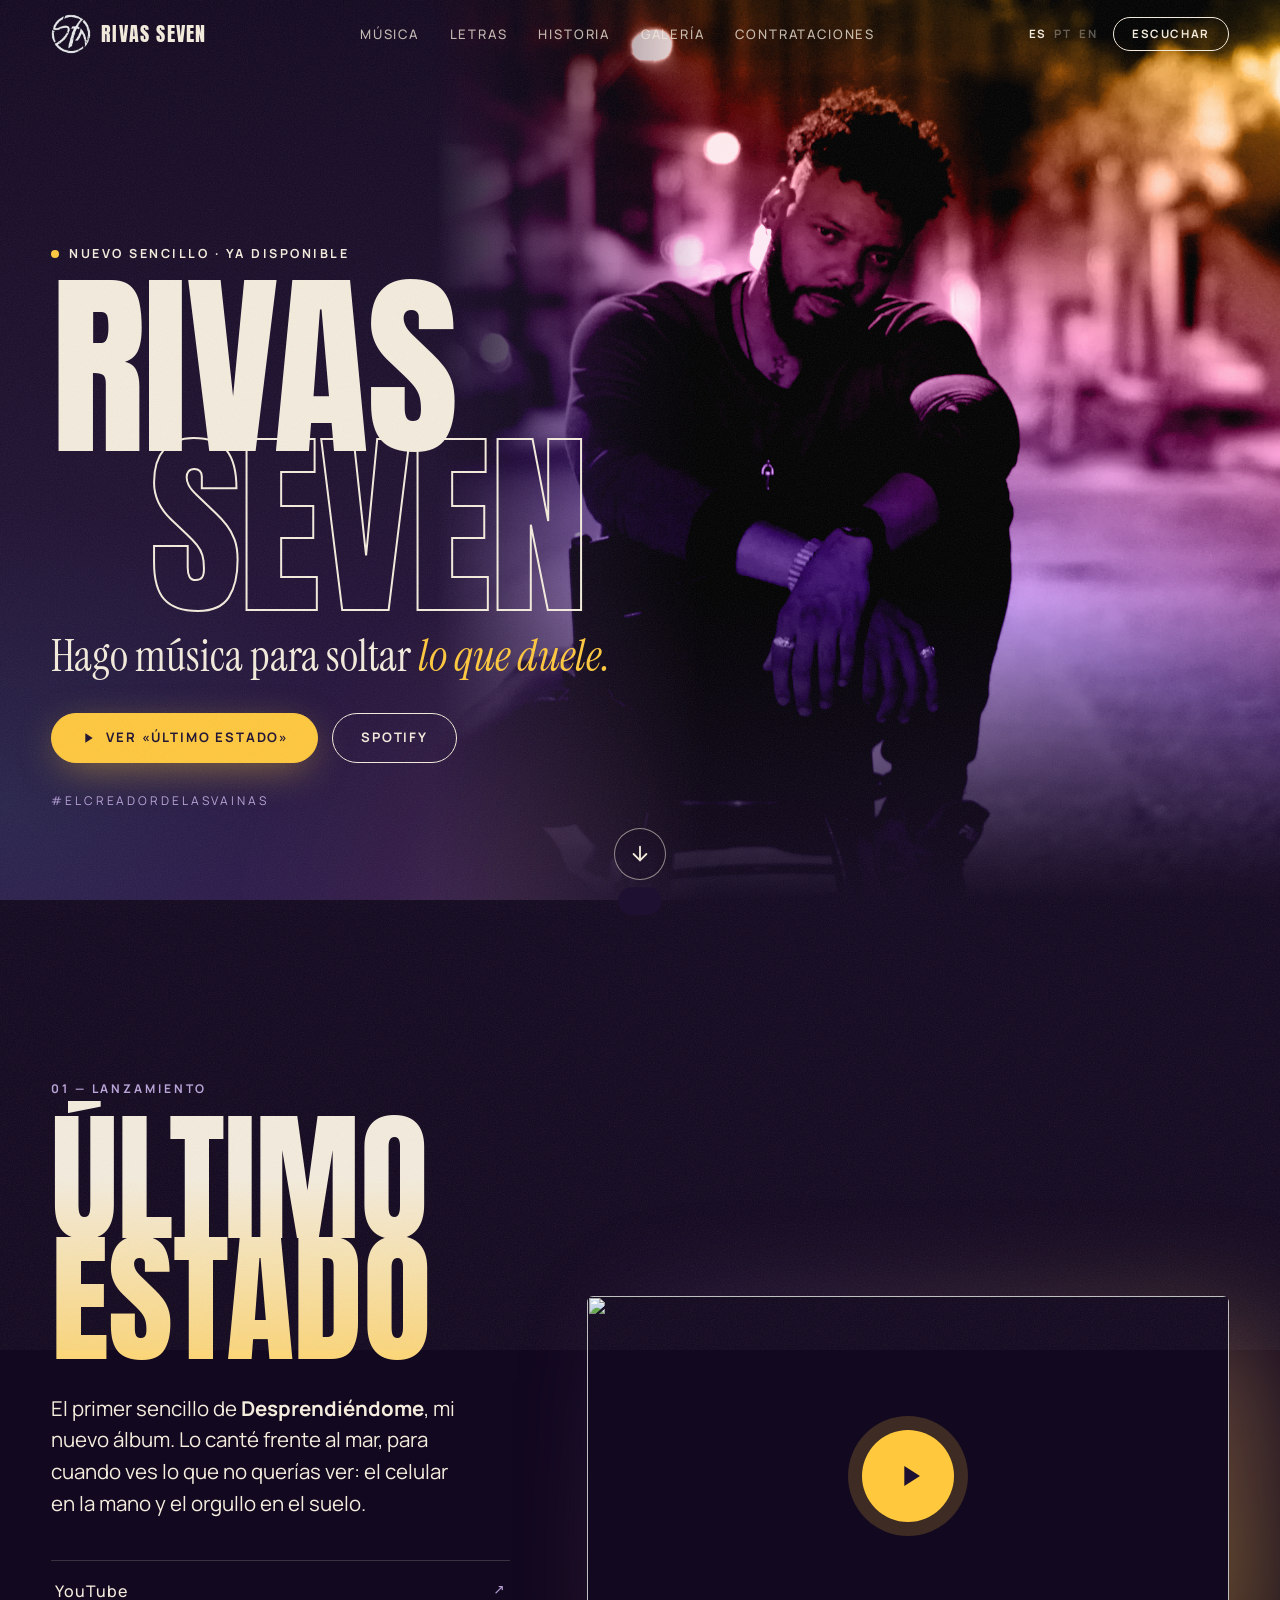
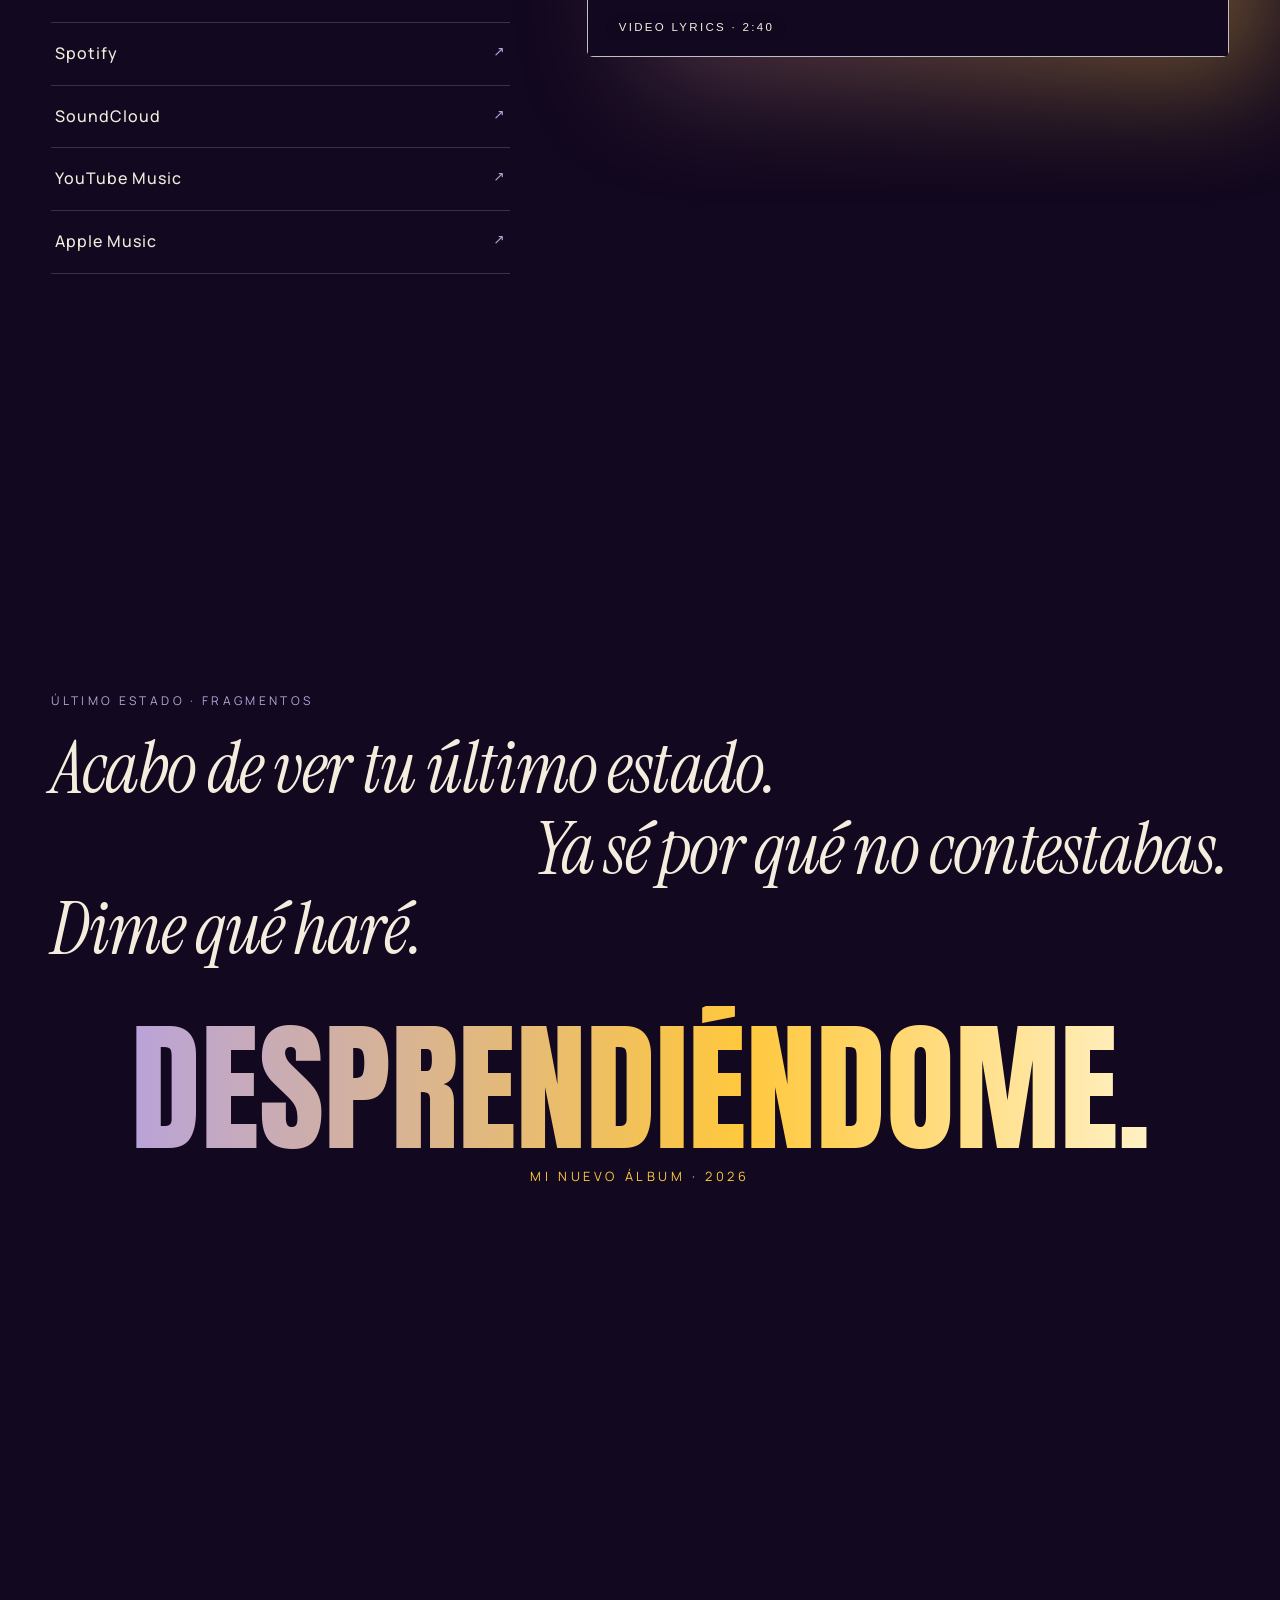
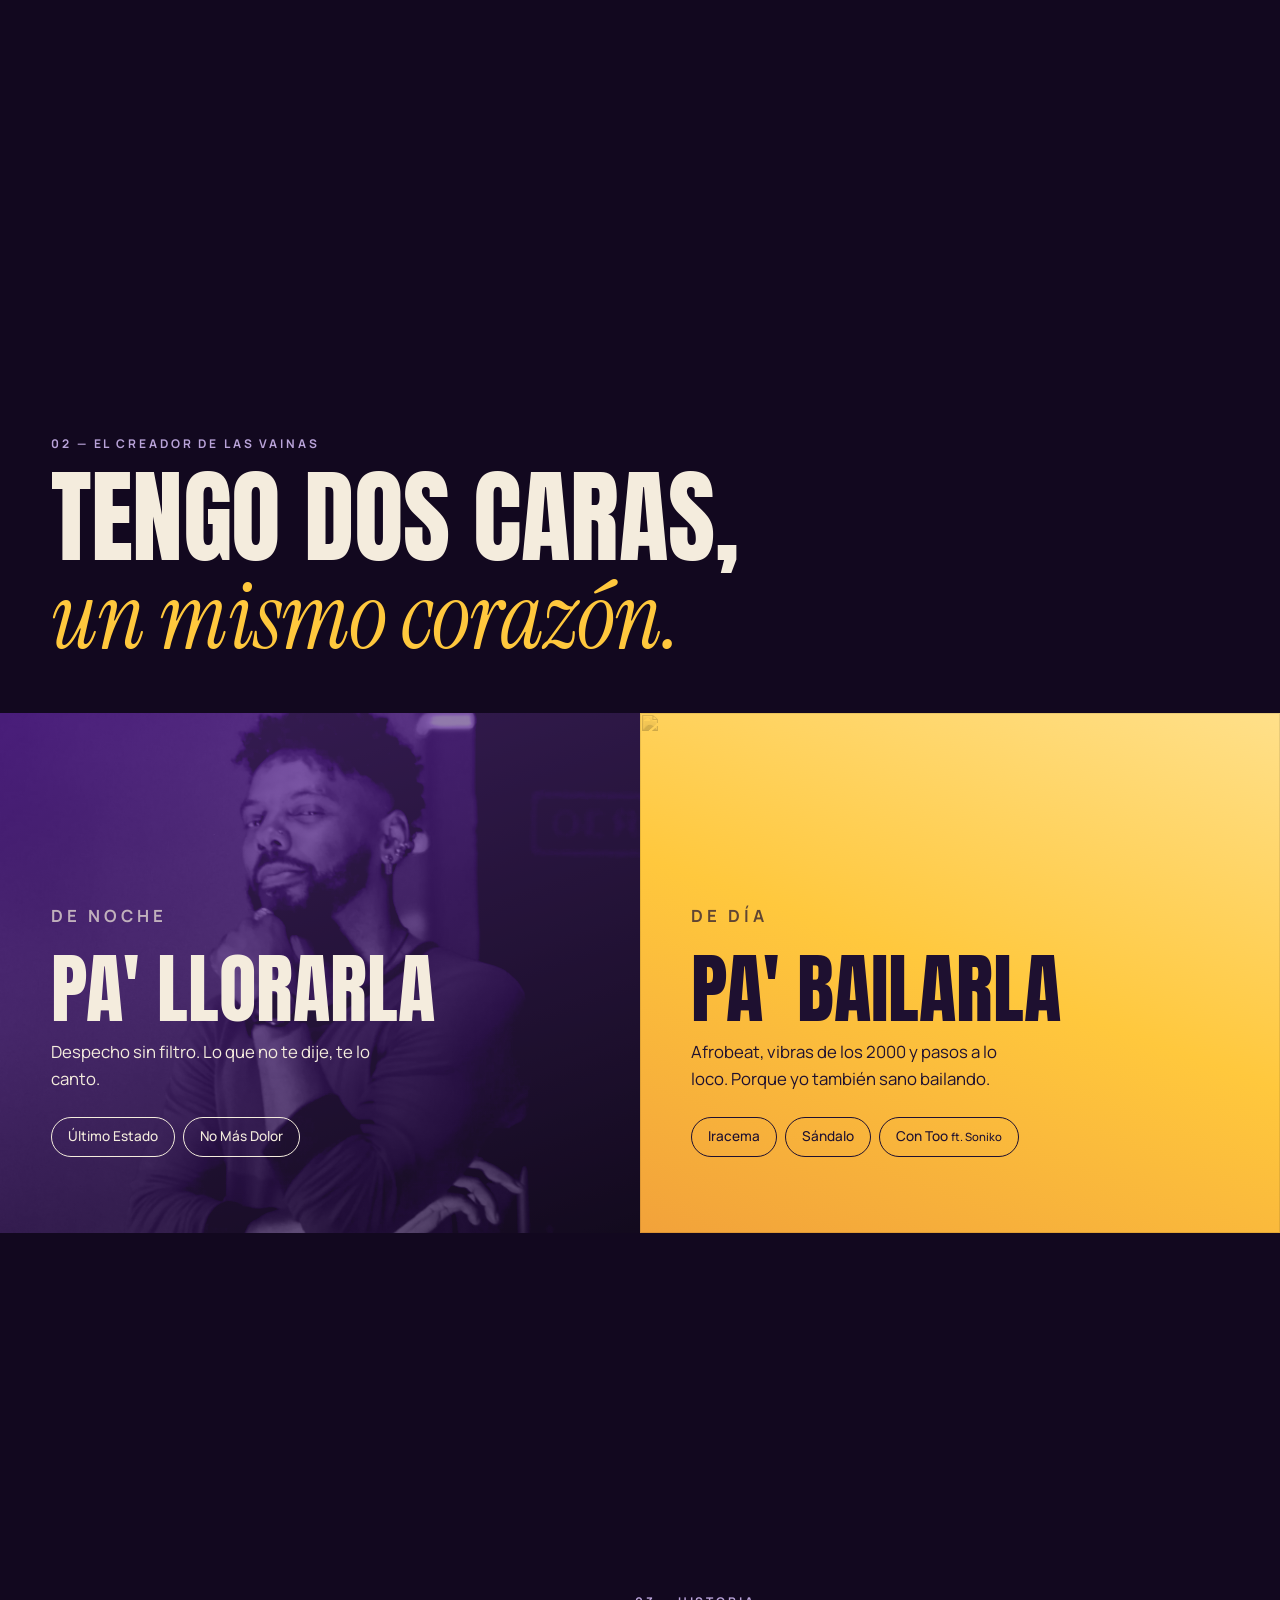
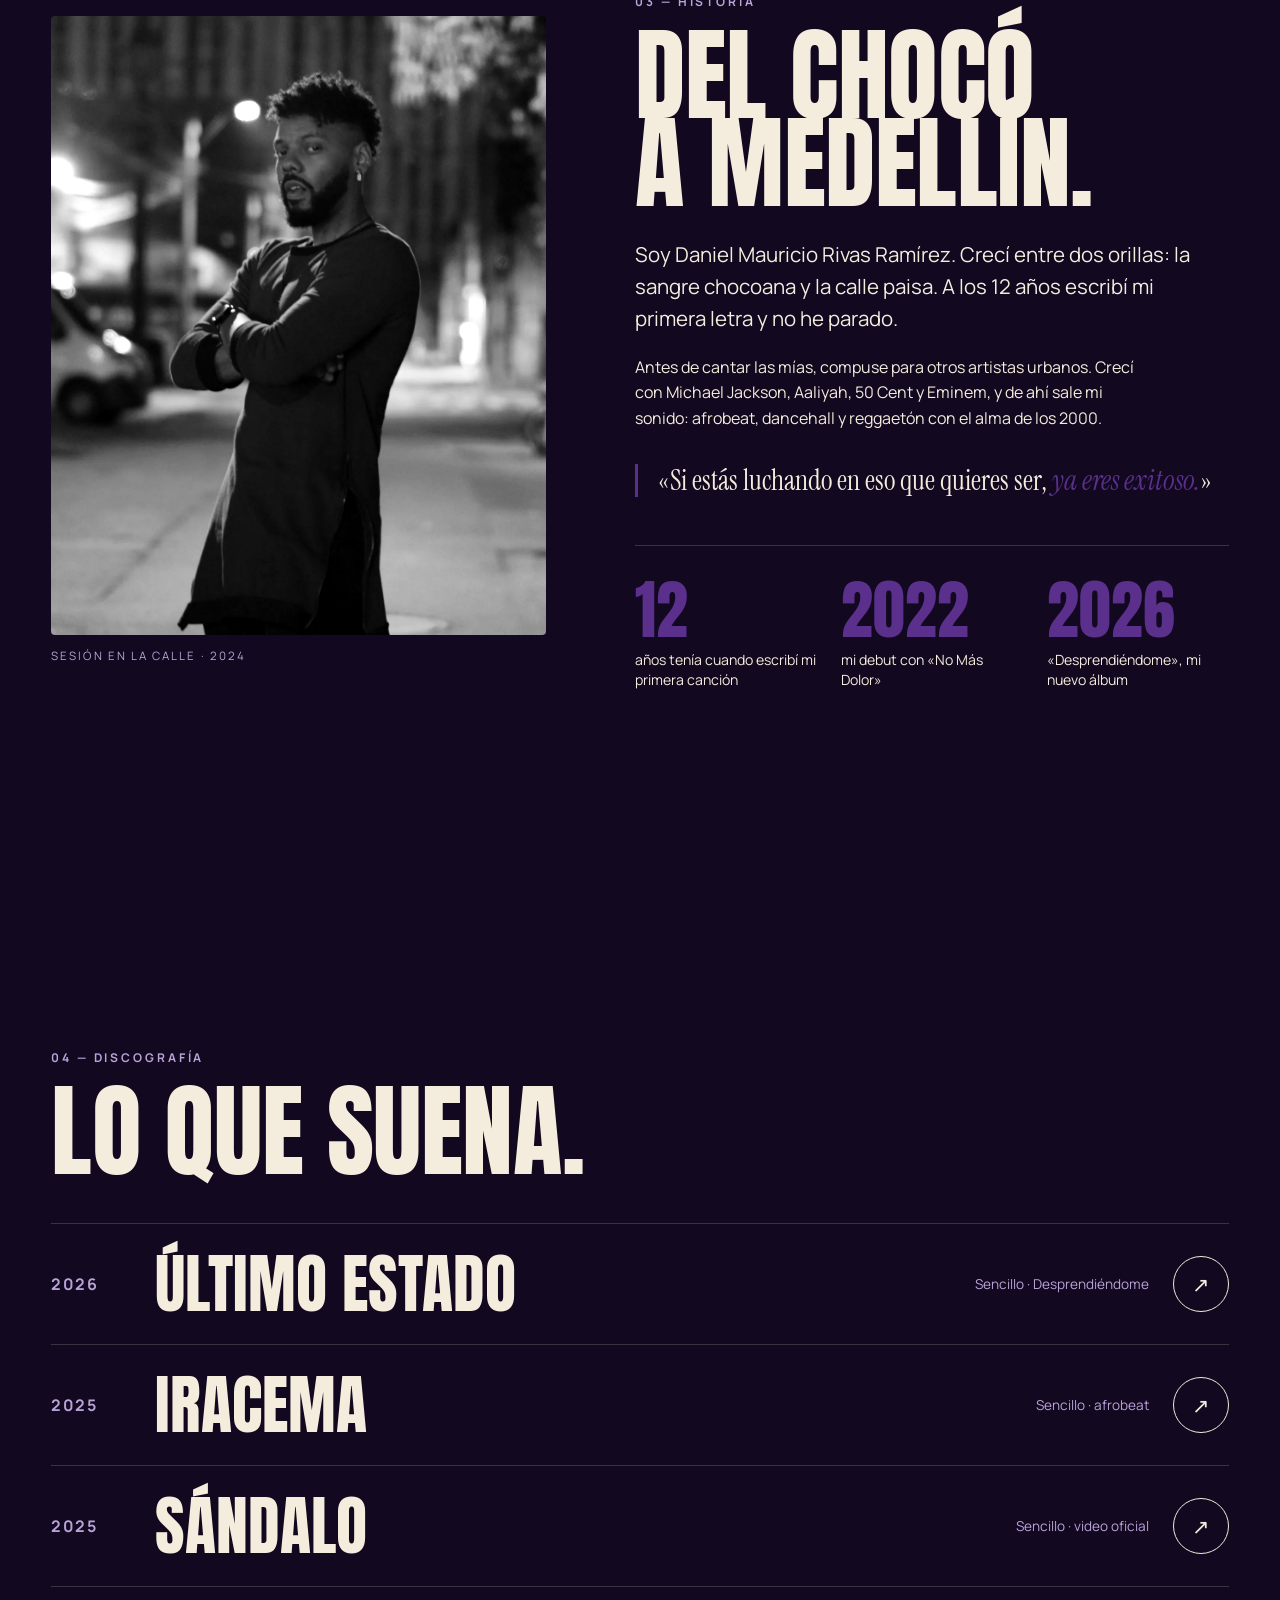
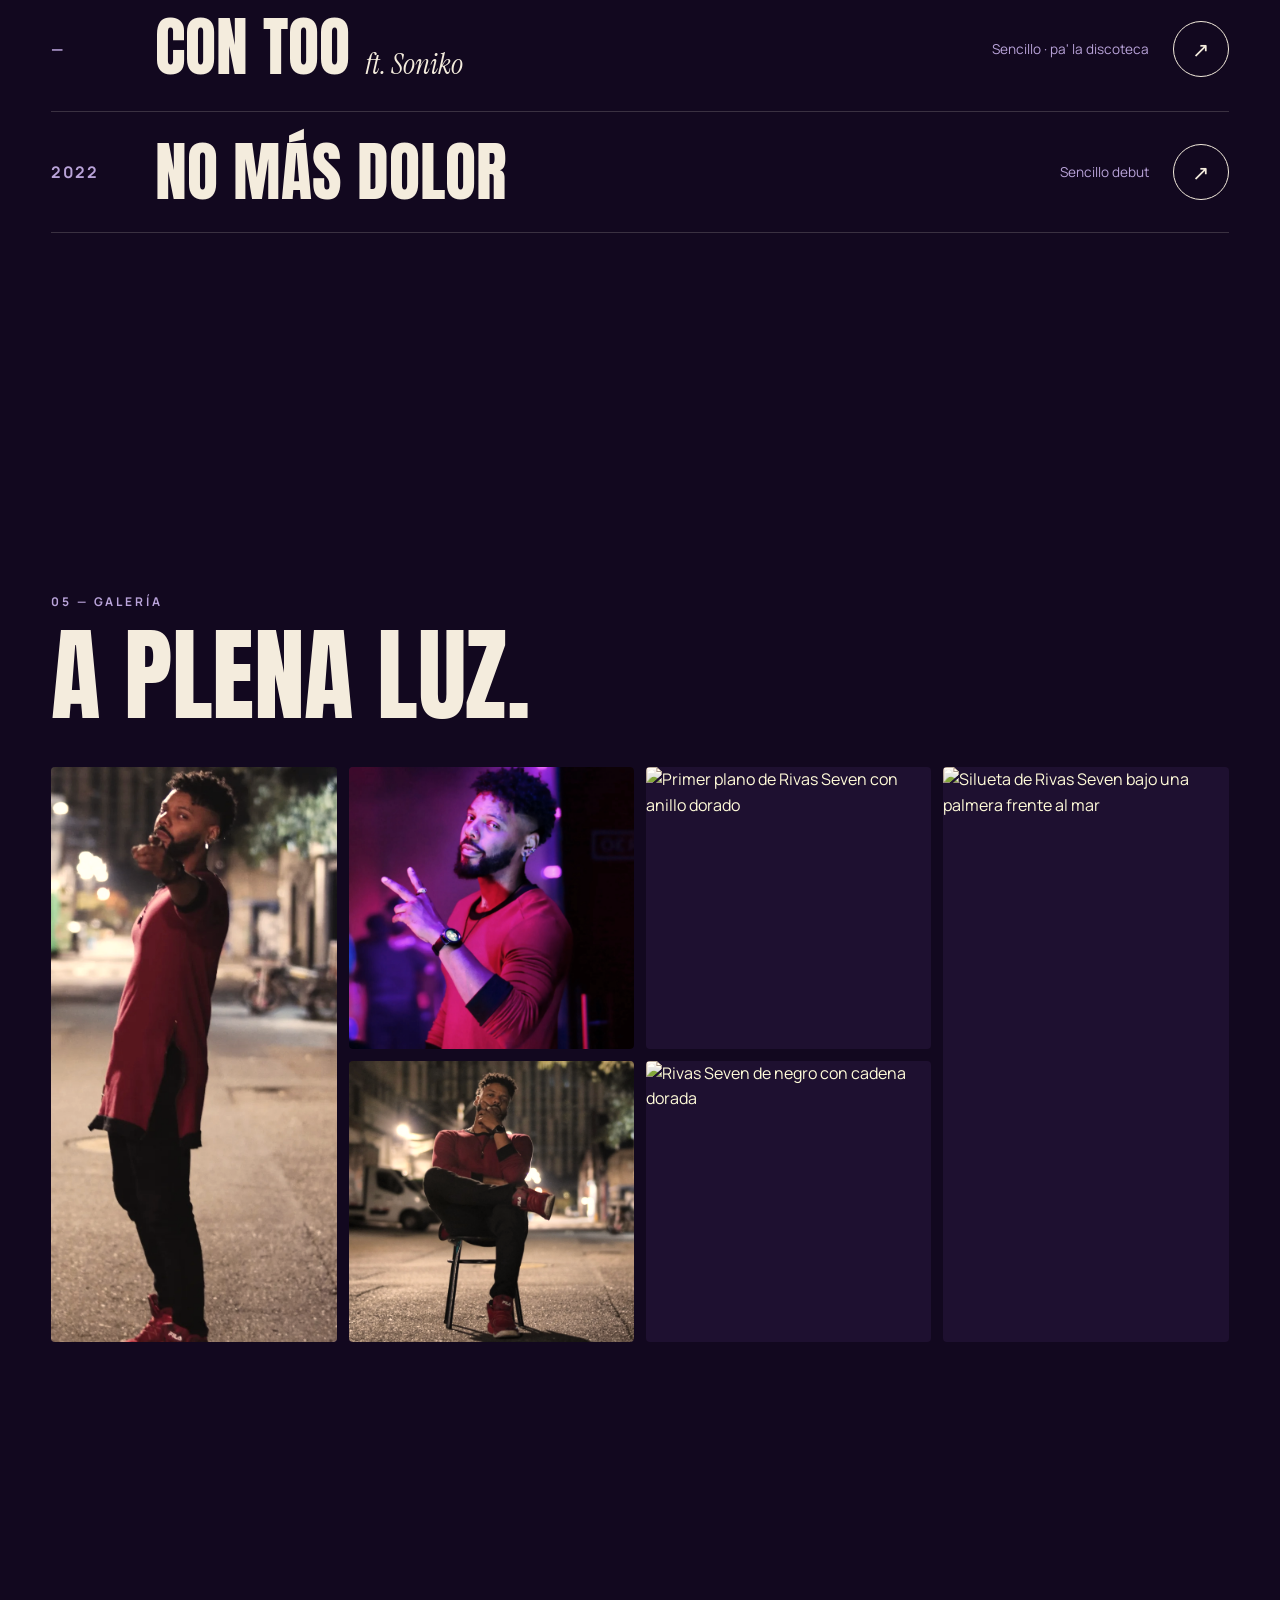
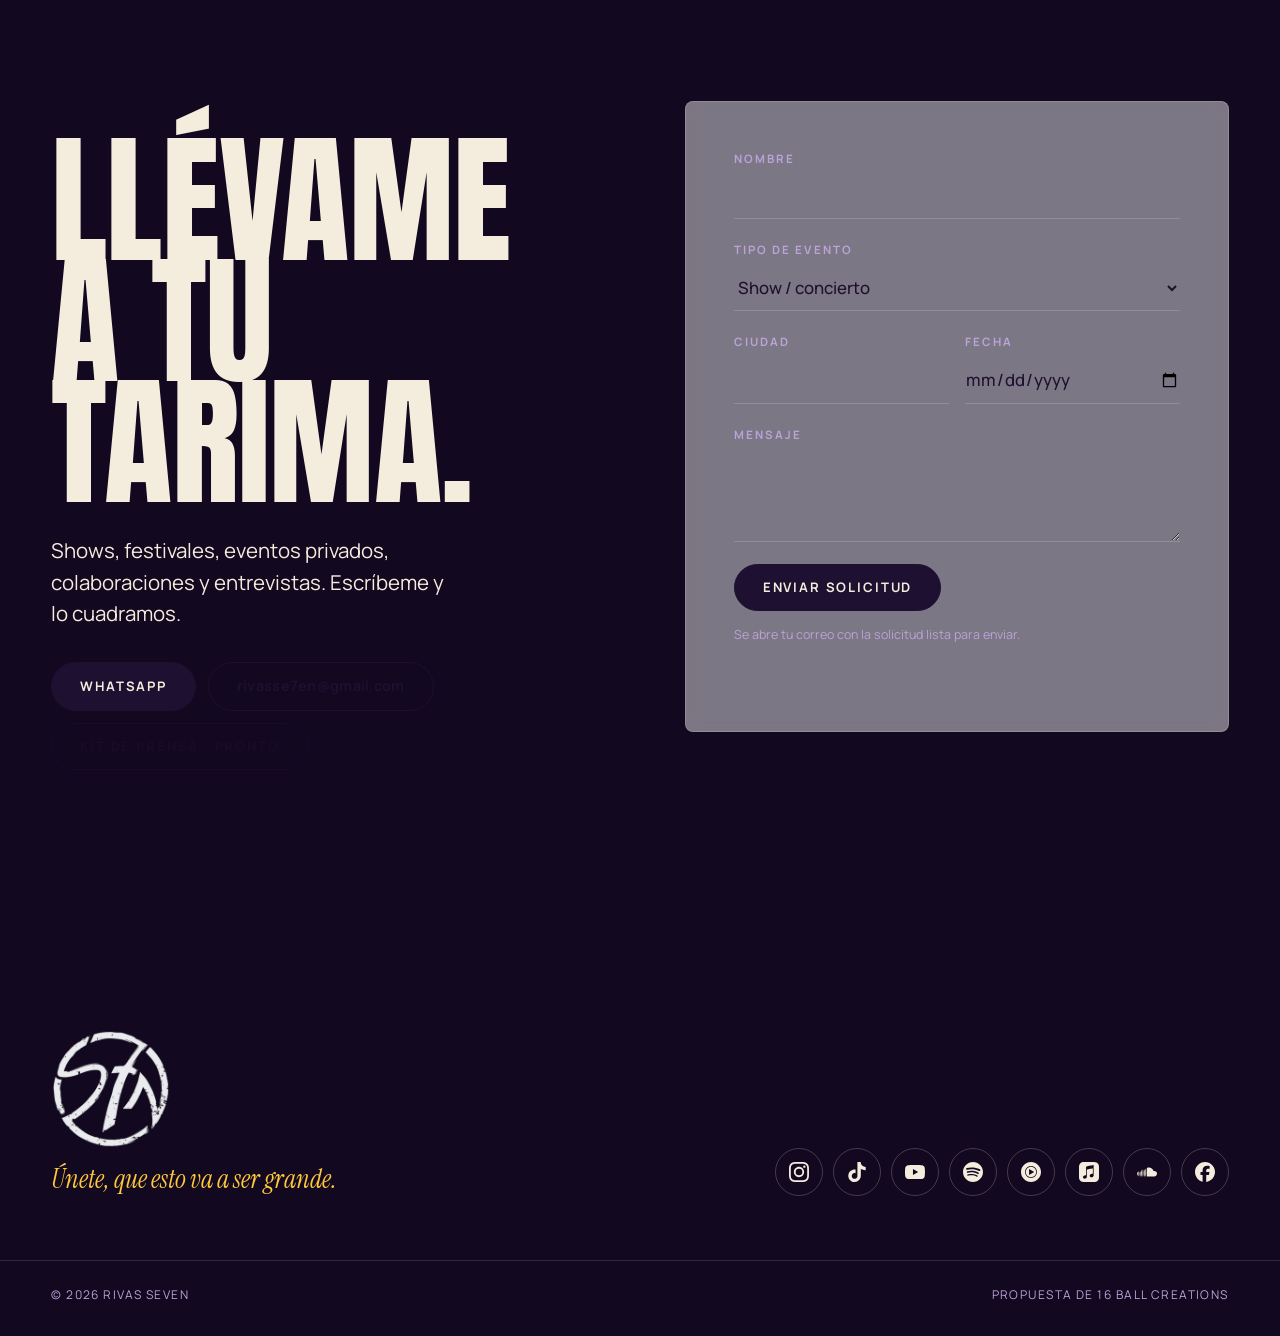
==== commit 7b0ee3c2: "rivasseven.com en línea - wrangler.jsonc conecta rivasseven.com y www.rivasseven.com como   dominios" ====
--- a/index.html
+++ b/index.html
@@ -3,19 +3,22 @@
 <head>
   <meta charset="utf-8">
   <meta name="viewport" content="width=device-width, initial-scale=1, viewport-fit=cover">
-  <meta name="robots" content="noindex, nofollow">
+  <link rel="canonical" href="https://rivasseven.com/">
   <title>Rivas Seven — El creador de las vainas</title>
   <meta name="description" content="Soy Rivas Seven, cantautor de Medellín con raíces chocoanas. Despecho, duelo y superación sobre ritmo tropical urbano. Nuevo sencillo: Último Estado.">
   <meta name="theme-color" content="#12081F">
   <meta property="og:title" content="Rivas Seven — Último Estado">
   <meta property="og:description" content="El primero del álbum Desprendiéndome. Ya disponible.">
-  <meta property="og:image" content="https://i.ytimg.com/vi/vY6bYel8ICk/maxres2.jpg">
+  <meta property="og:image" content="https://rivasseven.com/assets/img/sesion-2024/rs-sesion-05.jpg">
+  <meta property="og:url" content="https://rivasseven.com/">
+  <meta property="og:type" content="website">
+  <meta name="twitter:card" content="summary_large_image">
   <link rel="icon" type="image/png" sizes="64x64" href="assets/img/favicon-64.png">
   <link rel="apple-touch-icon" href="assets/img/apple-touch-icon.png">
   <link rel="preconnect" href="https://fonts.googleapis.com">
   <link rel="preconnect" href="https://fonts.gstatic.com" crossorigin>
   <link href="https://fonts.googleapis.com/css2?family=Anton&family=Instrument+Serif:ital@0;1&family=Manrope:wght@400;500;700&display=swap" rel="stylesheet">
-  <link rel="stylesheet" href="assets/css/styles.css?v=9">
+  <link rel="stylesheet" href="assets/css/styles.css?v=10">
 </head>
 <body>
   <!-- Cielo fijo: la noche violeta de fondo, el amanecer que sube y el sol -->
@@ -281,6 +284,6 @@
   </button>
 
   <div class="toast" role="status" aria-live="polite"></div>
-  <script src="assets/js/main.js?v=9" defer></script>
+  <script src="assets/js/main.js?v=10" defer></script>
 </body>
 </html>
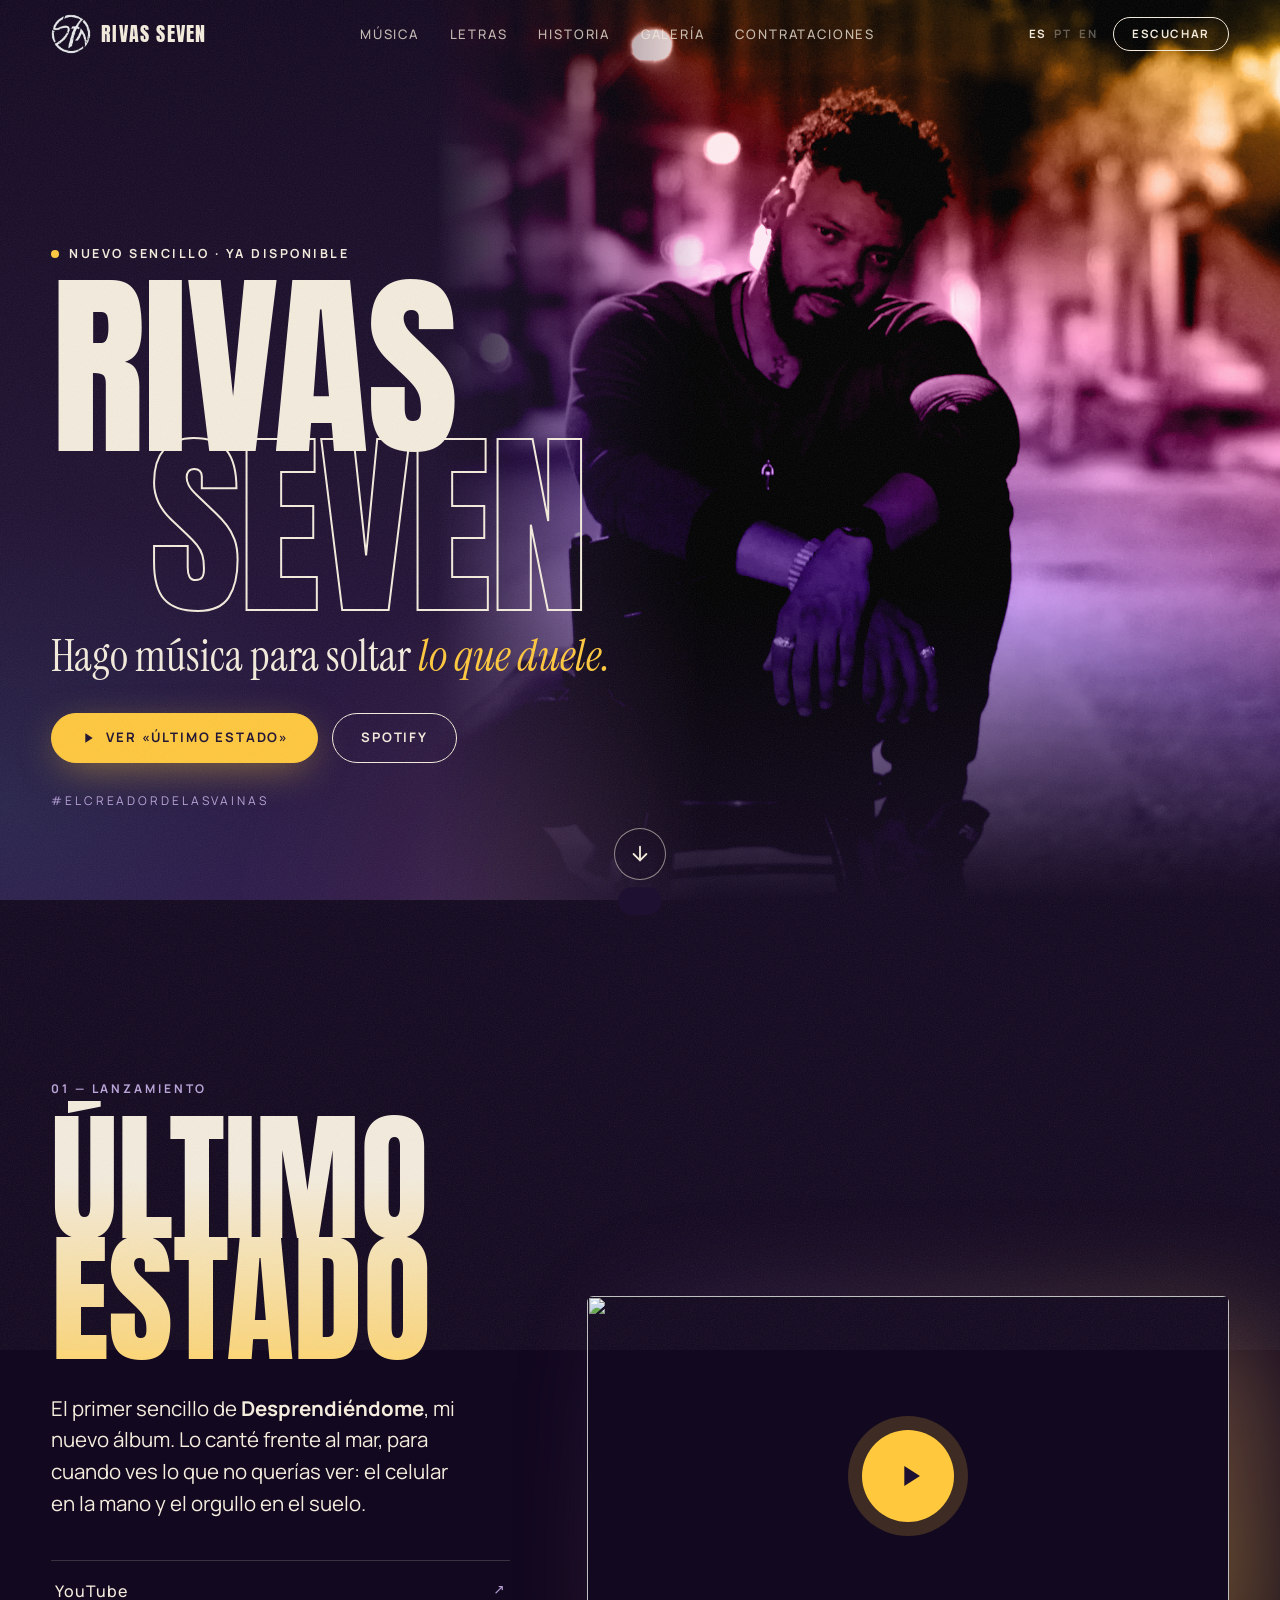
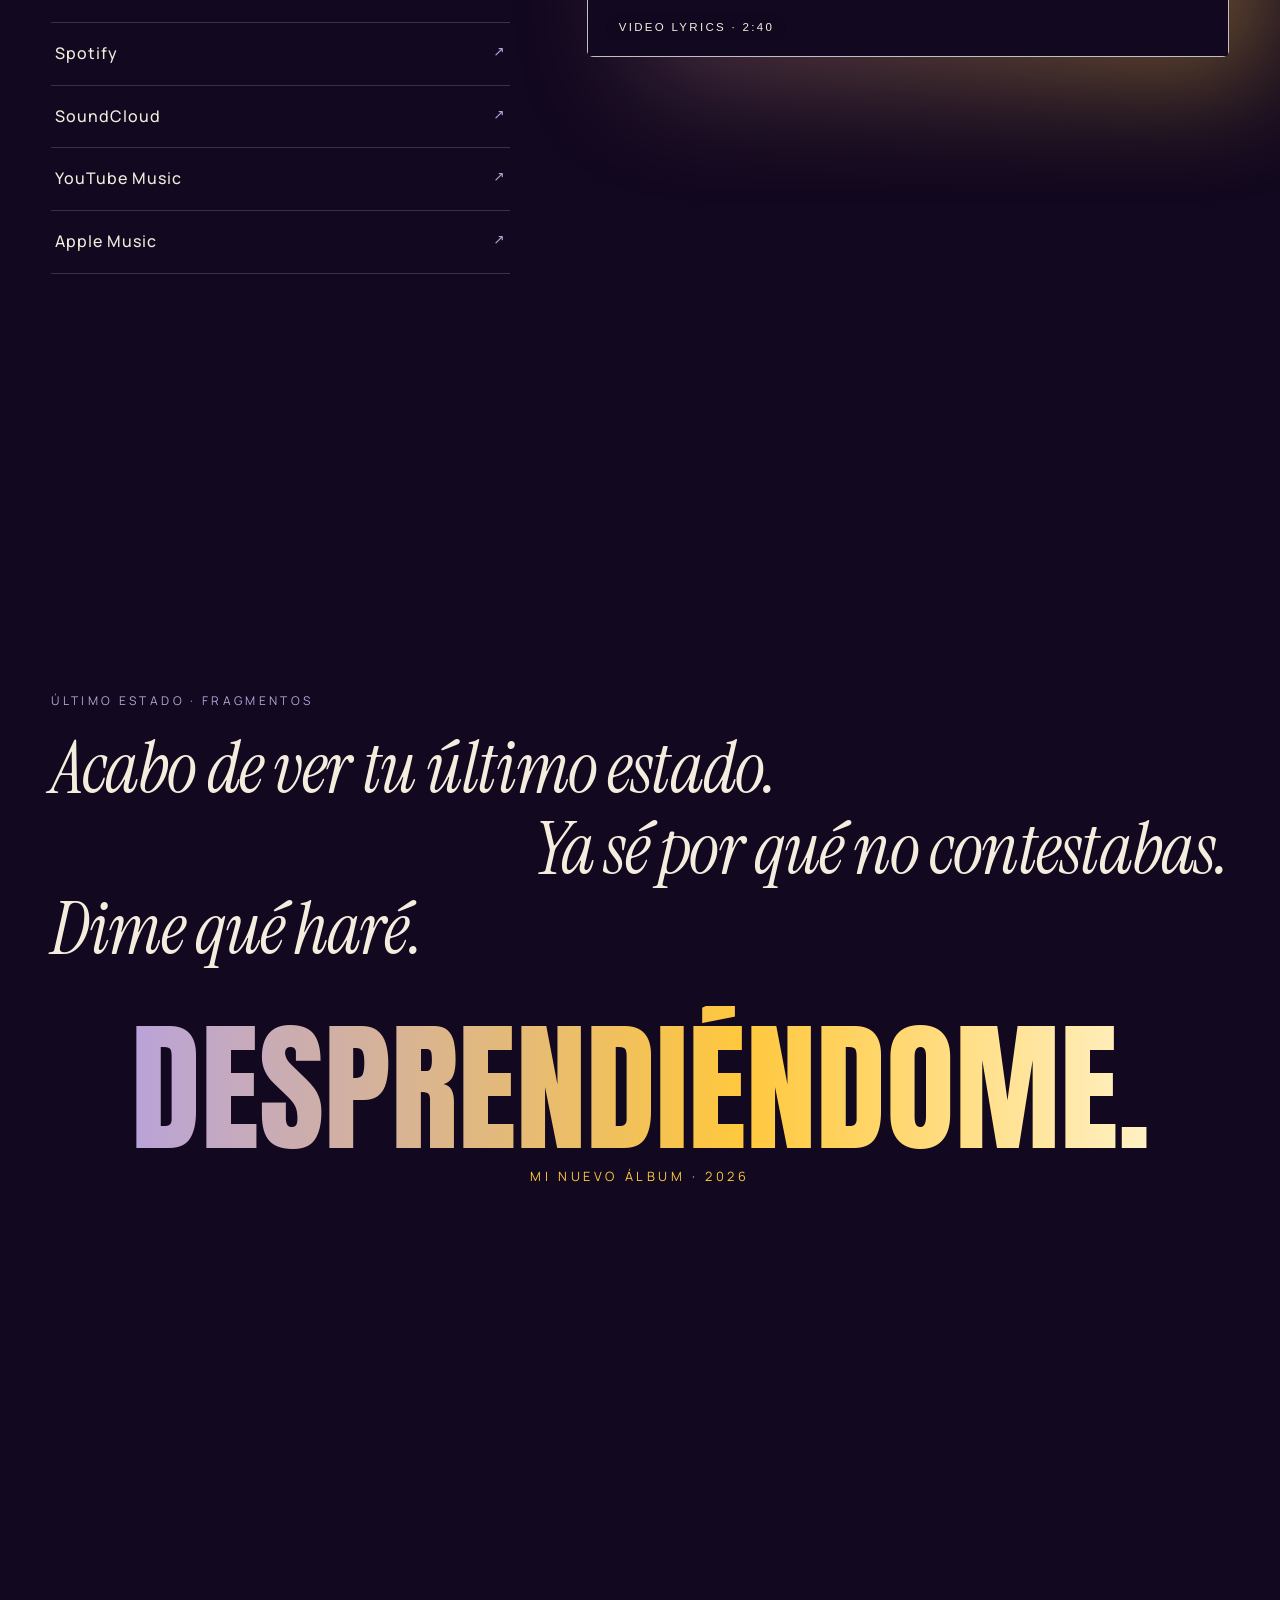
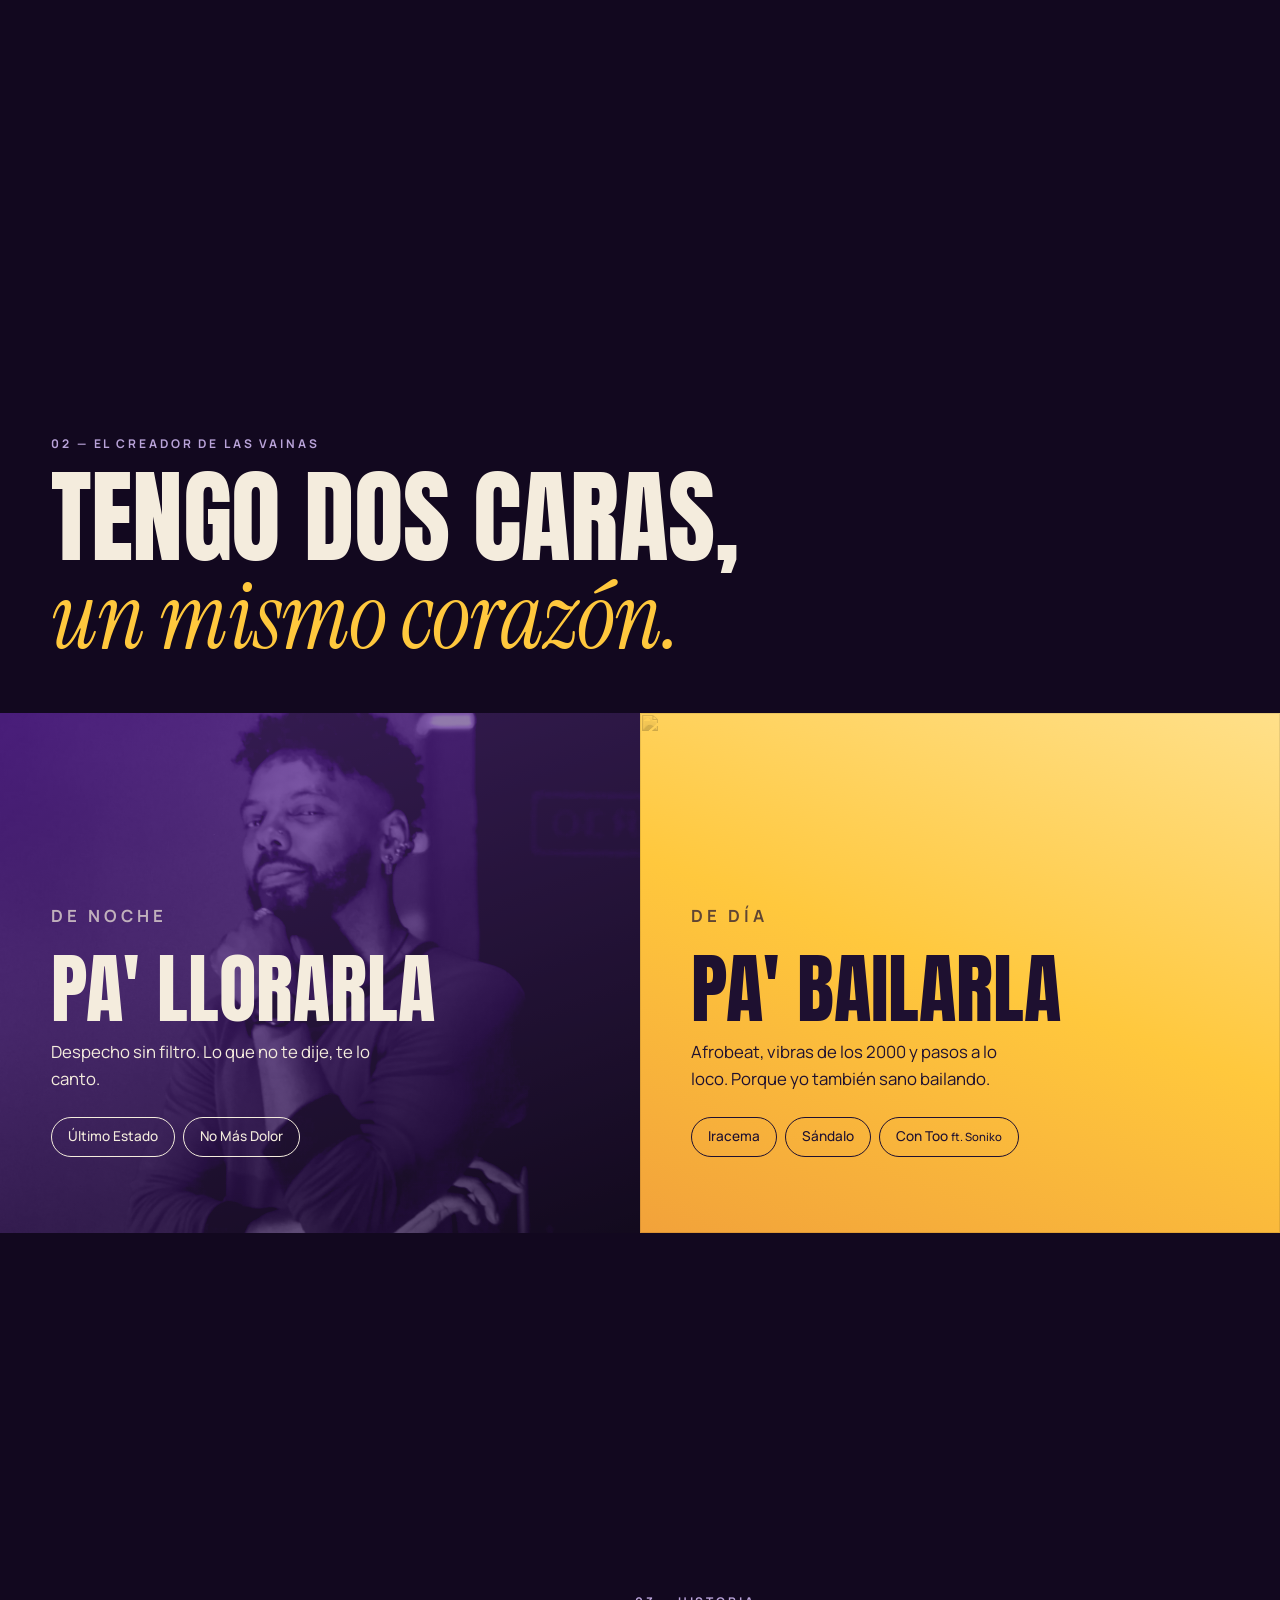
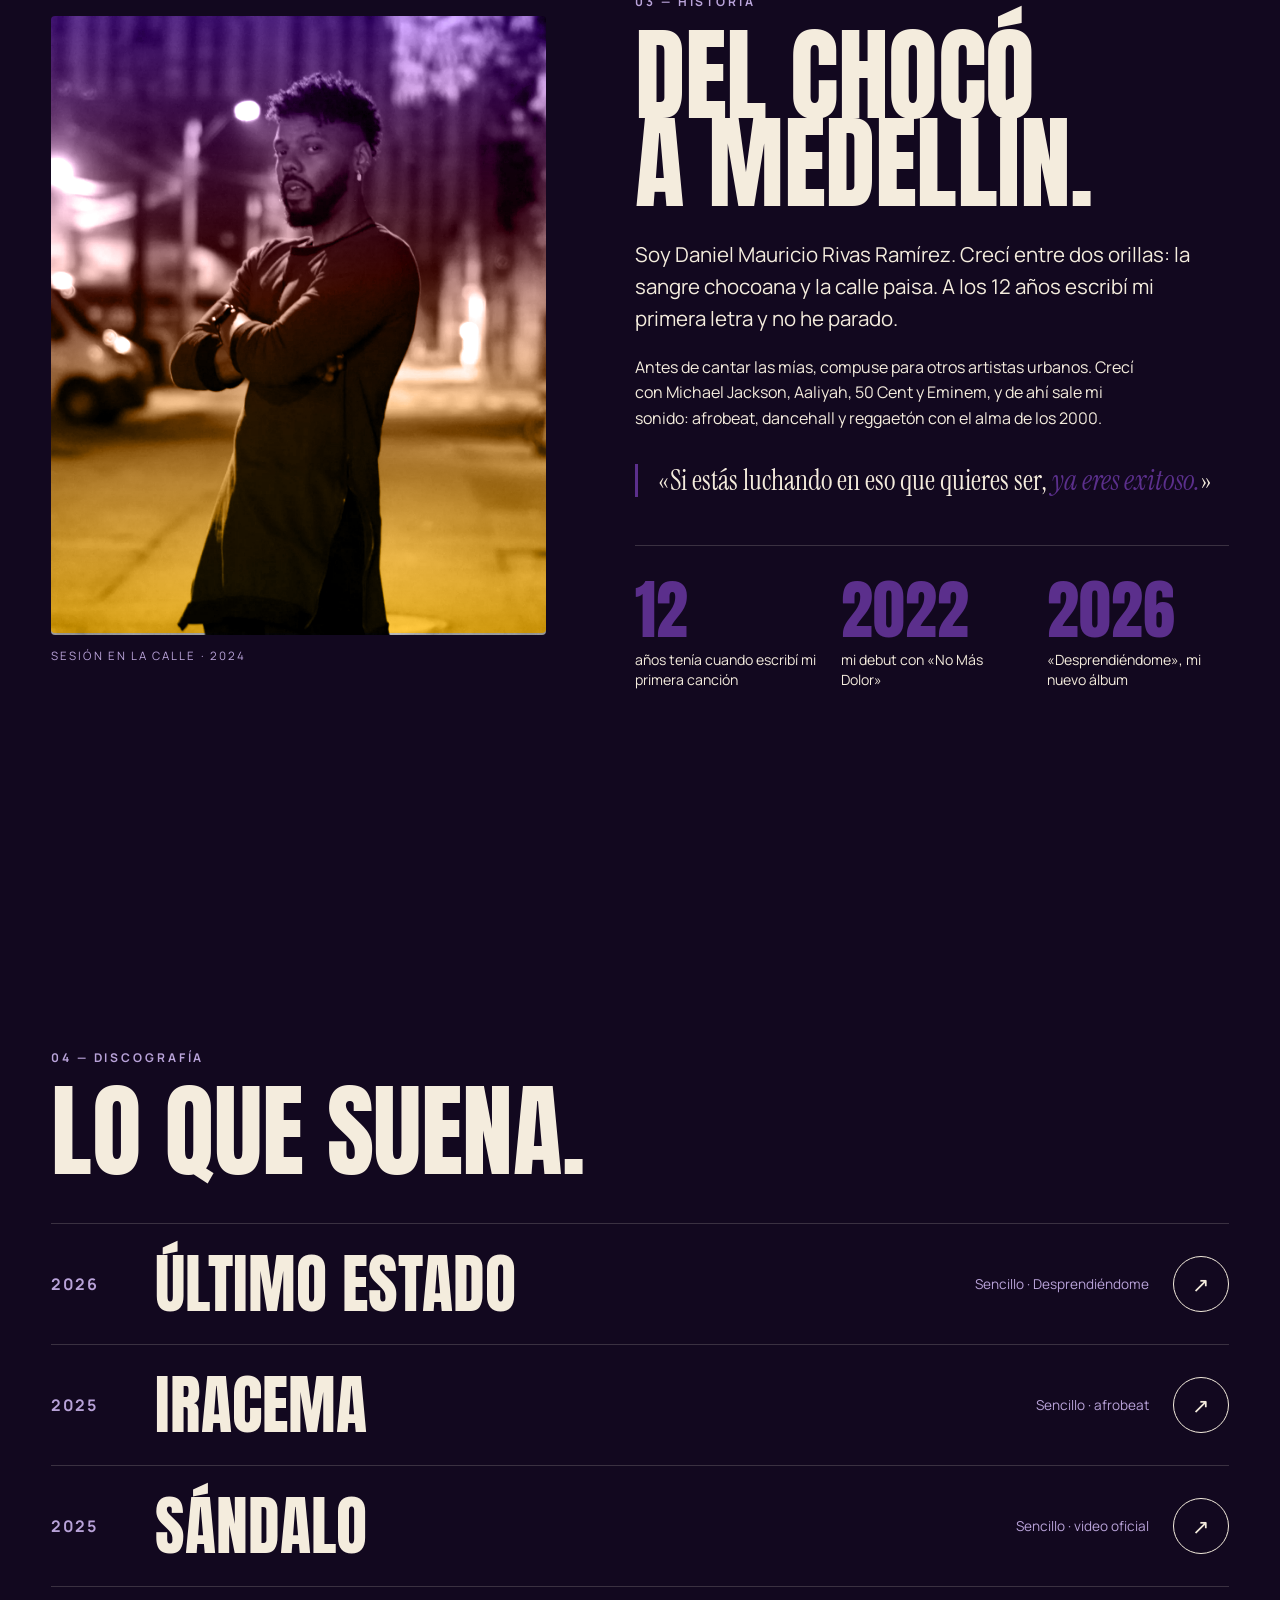
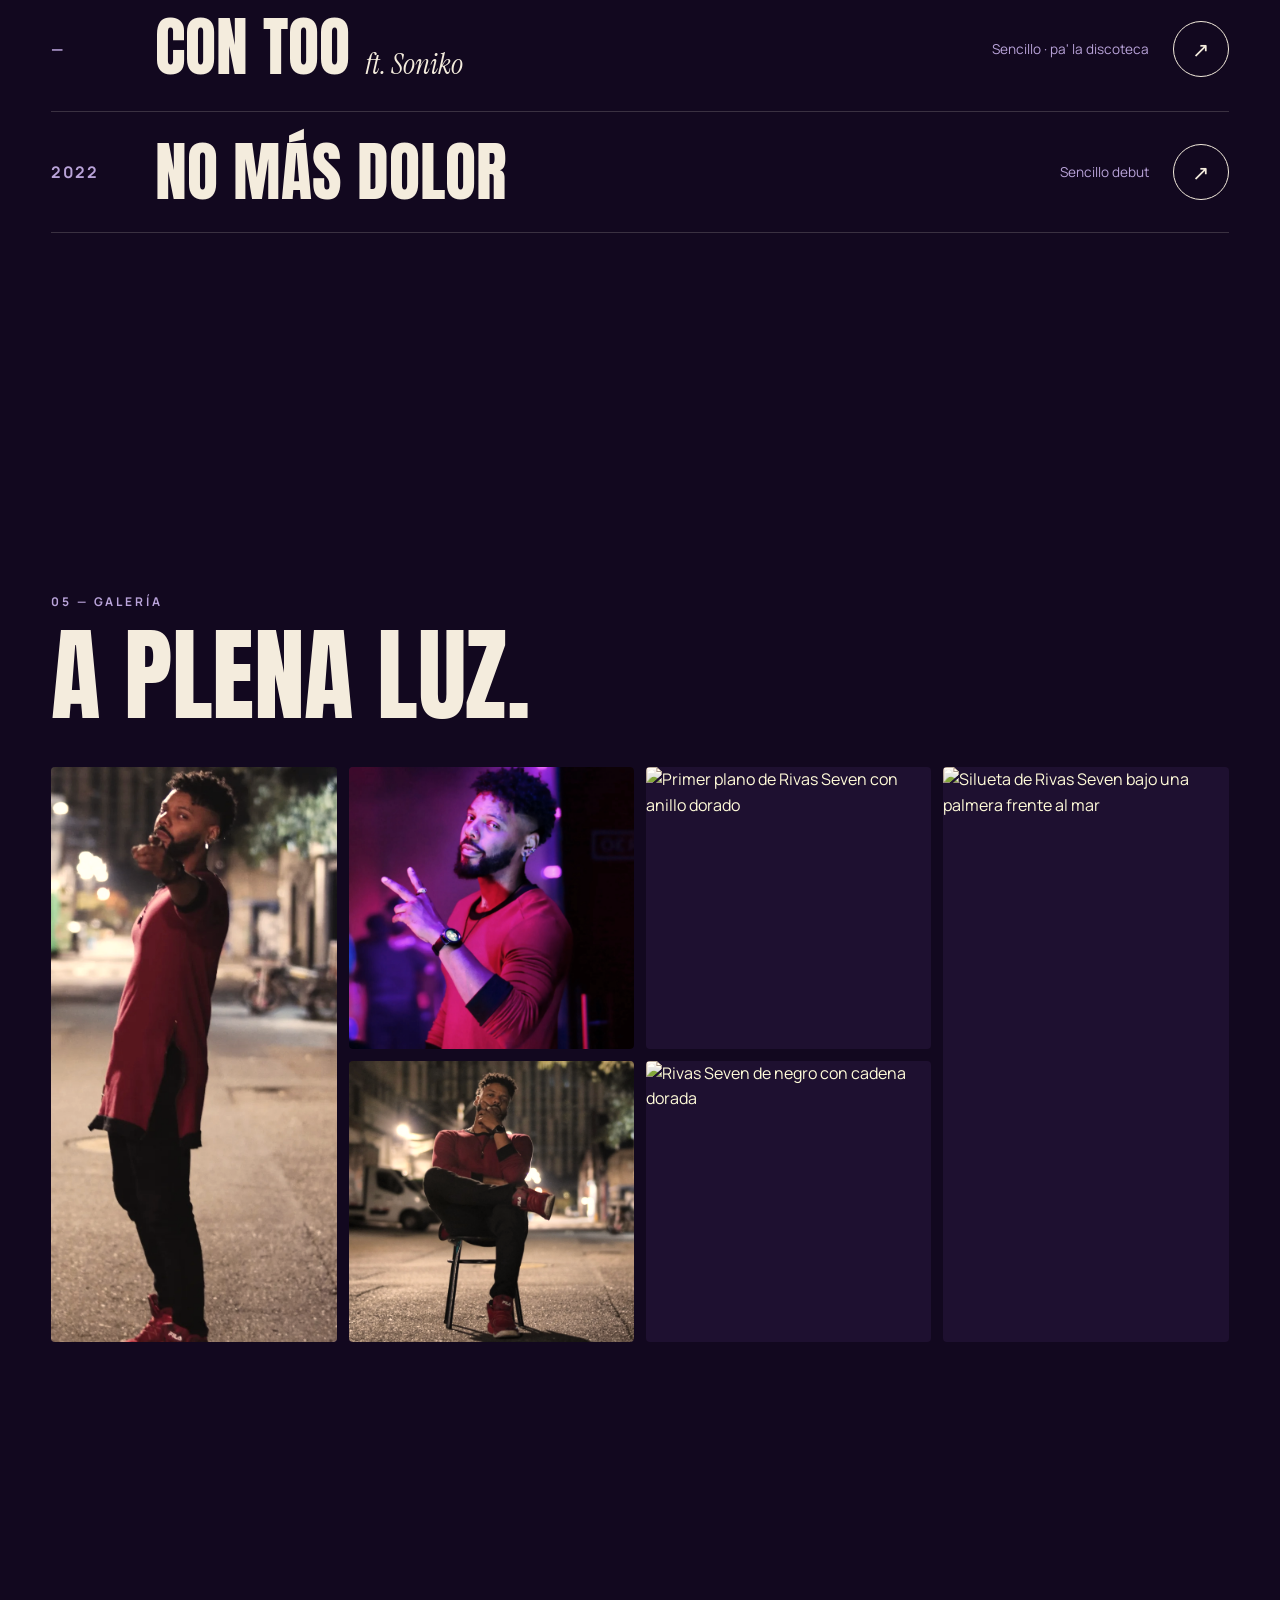
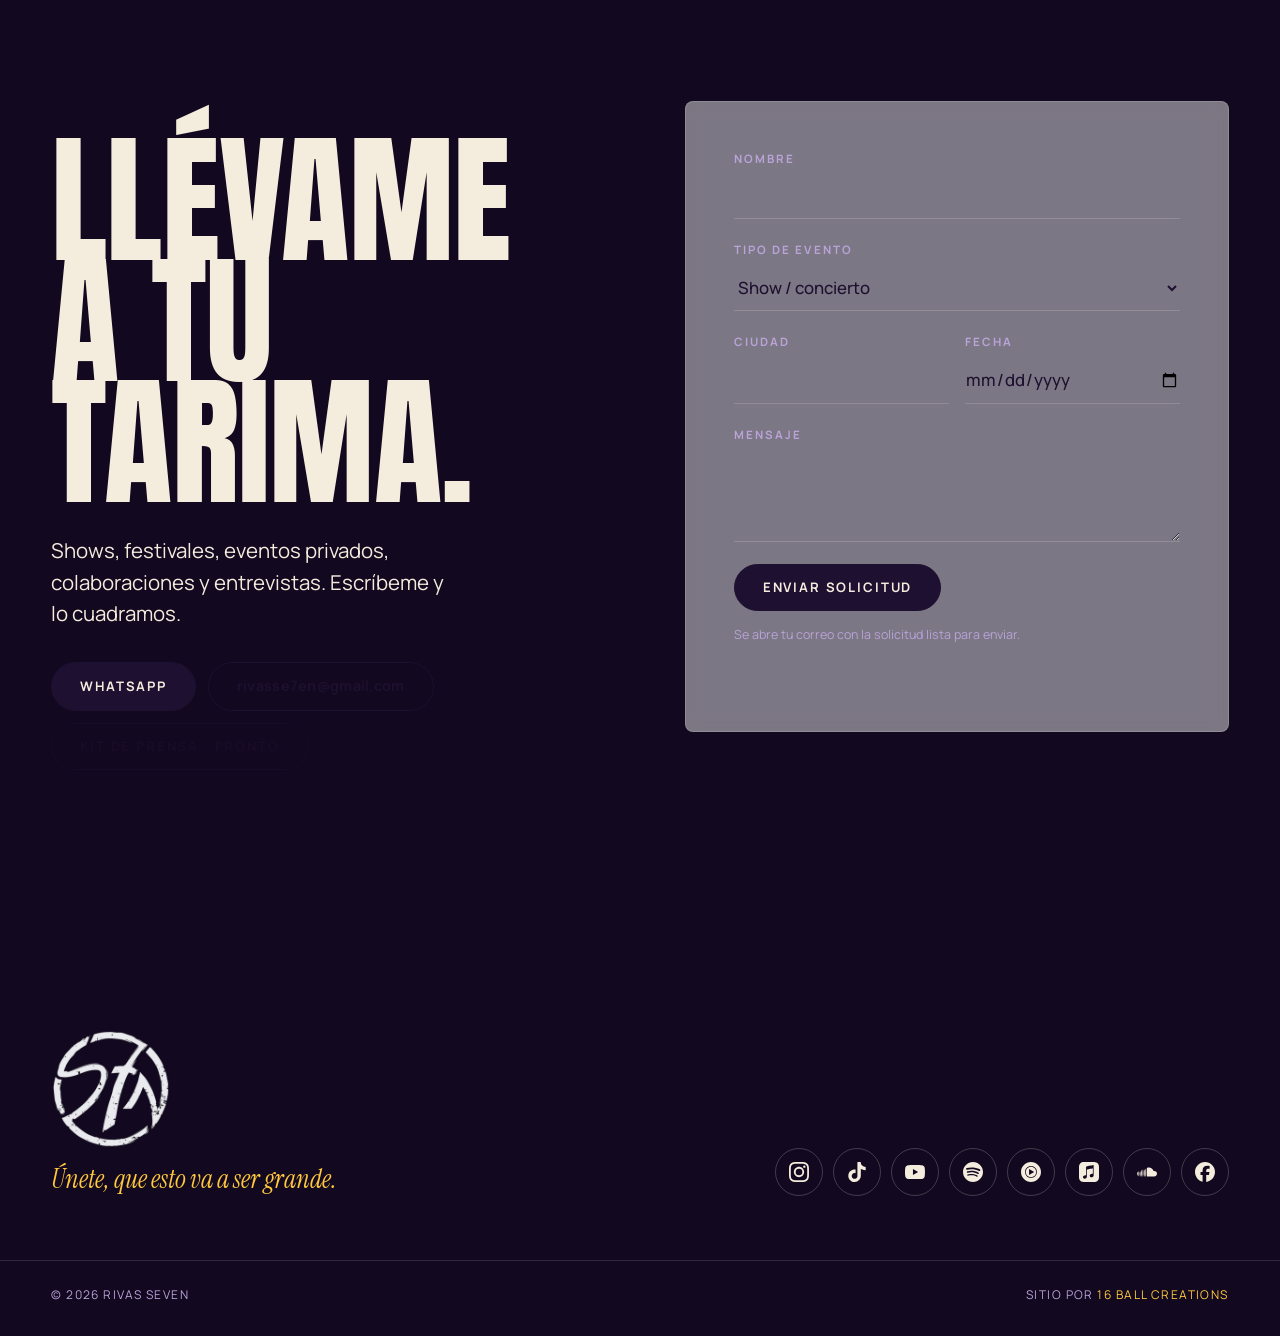
==== commit 5ede2b22: "Pie: crédito «Sitio por 16 Ball Creations» con enlace Co-Authored-By: Claude Opus 5.5 <noreply@anthr" ====
--- a/index.html
+++ b/index.html
@@ -18,7 +18,7 @@
   <link rel="preconnect" href="https://fonts.googleapis.com">
   <link rel="preconnect" href="https://fonts.gstatic.com" crossorigin>
   <link href="https://fonts.googleapis.com/css2?family=Anton&family=Instrument+Serif:ital@0;1&family=Manrope:wght@400;500;700&display=swap" rel="stylesheet">
-  <link rel="stylesheet" href="assets/css/styles.css?v=10">
+  <link rel="stylesheet" href="assets/css/styles.css?v=11">
 </head>
 <body>
   <!-- Cielo fijo: la noche violeta de fondo, el amanecer que sube y el sol -->
@@ -275,7 +275,7 @@
     </div>
     <div class="wrap footer__base">
       <span>© 2026 Rivas Seven</span>
-      <span>Propuesta de 16 Ball Creations</span>
+      <span>Sitio por <a href="https://16ballcreations.github.io/" target="_blank" rel="noopener">16 Ball Creations</a></span>
     </div>
   </footer>
 
@@ -284,6 +284,6 @@
   </button>
 
   <div class="toast" role="status" aria-live="polite"></div>
-  <script src="assets/js/main.js?v=10" defer></script>
+  <script src="assets/js/main.js?v=11" defer></script>
 </body>
 </html>
--- a/assets/css/styles.css
+++ b/assets/css/styles.css
@@ -327,6 +327,9 @@
 .next.is-last svg { transform: rotate(180deg); animation: none; }
 @keyframes nudge { 0%, 60%, 100% { translate: 0 0; } 30% { translate: 0 4px; } }
 .nav.is-open ~ .next { opacity: 0; pointer-events: none; }
+
+.footer__base a { color: var(--mango); text-decoration: none; }
+.footer__base a:hover { text-decoration: underline; text-underline-offset: 3px; }
 
 .toast { position: fixed; left: 50%; bottom: 24px; z-index: 60; transform: translate(-50%, 140%); padding: 14px 22px; border-radius: 999px; background: var(--violeta-noche); color: var(--crema); font-size: .9rem; transition: transform .4s var(--ease); }
 .toast.show { transform: translate(-50%, 0); }
